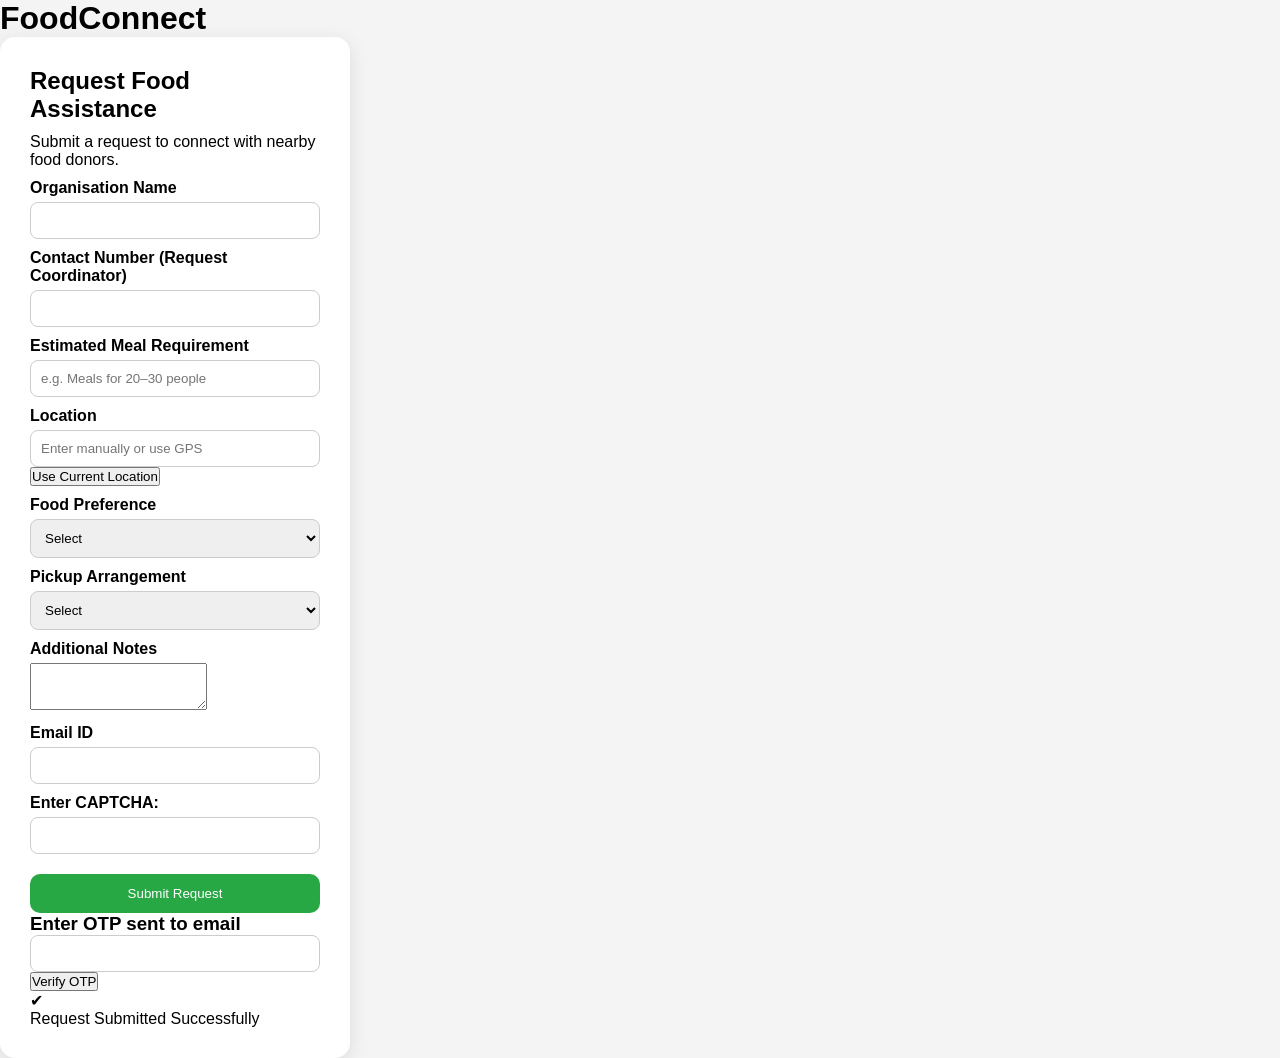
==== index.html @ 29e8ef75 "Update index.html" ====
<!DOCTYPE html>
<html lang="en">
<head>
<meta charset="UTF-8">
<meta name="viewport" content="width=device-width, initial-scale=1.0">
<title>NGO Request | FoodConnect</title>
<link rel="stylesheet" href="style.css">
</head>

<body>

<div class="container">

    <h1 class="logo">Food<span>Connect</span></h1>

    <div class="card">
        <h2>Request Food Assistance</h2>
        <p class="subtext">Submit a request to connect with nearby food donors.</p>

        <form id="requestForm">

            <!-- NGO Name -->
            <label>Organisation Name</label>
            <input type="text" id="orgName" required>

            <!-- Contact -->
            <label>Contact Number (Request Coordinator)</label>
            <input type="tel" id="contact" required>

            <!-- Quantity -->
            <label>Estimated Meal Requirement</label>
            <input type="text" id="quantity" placeholder="e.g. Meals for 20–30 people" required>

            <!-- Location -->
            <label>Location</label>
            <input type="text" id="location" placeholder="Enter manually or use GPS" required>
            <button type="button" class="small-btn" onclick="getLocation()">Use Current Location</button>

            <!-- Food Preference -->
            <label>Food Preference</label>
            <select id="food" required>
                <option value="">Select</option>
                <option>Vegetarian</option>
                <option>Non-Vegetarian</option>
                <option>Any</option>
            </select>

            <!-- Delivery -->
            <label>Pickup Arrangement</label>
            <select id="delivery" required>
                <option value="">Select</option>
                <option>We have a delivery volunteer available</option>
                <option>Request volunteer pickup</option>
            </select>

            <!-- Notes -->
            <label>Additional Notes</label>
            <textarea id="notes" rows="3" required></textarea>

            <!-- Email -->
            <label>Email ID</label>
            <input type="email" id="email" required>

            <!-- CAPTCHA -->
            <label>Enter CAPTCHA: <span id="captchaText"></span></label>
            <input type="text" id="captchaInput" required>

            <button type="submit" class="submit-btn">Submit Request</button>

        </form>

        <!-- OTP Section -->
        <div id="otpSection" class="hidden">
            <h3>Enter OTP sent to email</h3>
            <input type="text" id="otpInput">
            <button onclick="verifyOTP()">Verify OTP</button>
        </div>

        <!-- Success -->
        <div id="success" class="hidden">
            <div class="tick">✔</div>
            <p>Request Submitted Successfully</p>
        </div>

    </div>
</div>

<script src="script.js"></script>
</body>
</html>
---- style.css ----
* {
  margin: 0;
  padding: 0;
  box-sizing: border-box;
  font-family: Arial;
}

body {
  background: #f4f4f4;
}

/* HEADER */
.header {
  display: flex;
  justify-content: center;
  align-items: center;
  gap: 20px;
  padding: 20px;
}

.black { color: black; }
.green { color: #28a745; }

.donor-btn {
  border: 1px solid #ccc;
  padding: 6px 14px;
  border-radius: 20px;
  background: white;
}

/* MAIN */
.main {
  display: flex;
  justify-content: center;
  align-items: center;
  gap: 40px;
  padding: 40px;
}

/* IMAGE SECTION */
.image-section {
  max-width: 300px;
}

.image-section img {
  width: 100%;
  border-radius: 15px;
}

.image-section p {
  margin-top: 10px;
  color: #555;
}

/* CARD */
.card {
  background: white;
  padding: 30px;
  border-radius: 15px;
  width: 350px;
  box-shadow: 0 5px 20px rgba(0,0,0,0.1);
}

.card h2 {
  margin-bottom: 10px;
}

.subtitle {
  color: #666;
  margin-bottom: 20px;
  font-size: 14px;
}

label {
  display: block;
  margin: 10px 0 5px;
  font-weight: bold;
}

/* TOGGLE */
.toggle {
  display: flex;
  gap: 10px;
  margin-bottom: 15px;
}

.toggle button {
  flex: 1;
  padding: 10px;
  border: none;
  border-radius: 8px;
  background: #ddd;
  cursor: pointer;
}

.toggle .active {
  background: #28a745;
  color: white;
}

/* INPUTS */
input, select {
  width: 100%;
  padding: 10px;
  border-radius: 8px;
  border: 1px solid #ccc;
}

/* SUBMIT */
.submit-btn {
  width: 100%;
  margin-top: 20px;
  padding: 12px;
  background: #28a745;
  color: white;
  border: none;
  border-radius: 10px;
  cursor: pointer;
}

/* CHAT BUTTON */
.chat-btn {
  position: fixed;
  bottom: 20px;
  right: 20px;
  background: #28a745;
  color: white;
  padding: 15px;
  border-radius: 50%;
  cursor: pointer;
}

/* CHAT BOX */
.chat-box {
  position: fixed;
  bottom: 80px;
  right: 20px;
  width: 300px;
  background: white;
  border-radius: 10px;
  display: none;
  box-shadow: 0 5px 20px rgba(0,0,0,0.2);
}

.chat-header {
  background: #28a745;
  color: white;
  padding: 10px;
  border-radius: 10px 10px 0 0;
}

.chat-body {
  height: 200px;
  padding: 10px;
  overflow-y: auto;
}

.chat-input {
  display: flex;
}

.chat-input input {
  flex: 1;
  padding: 10px;
  border: none;
}

.chat-input button {
  background: #28a745;
  color: white;
  border: none;
  padding: 10px;
}
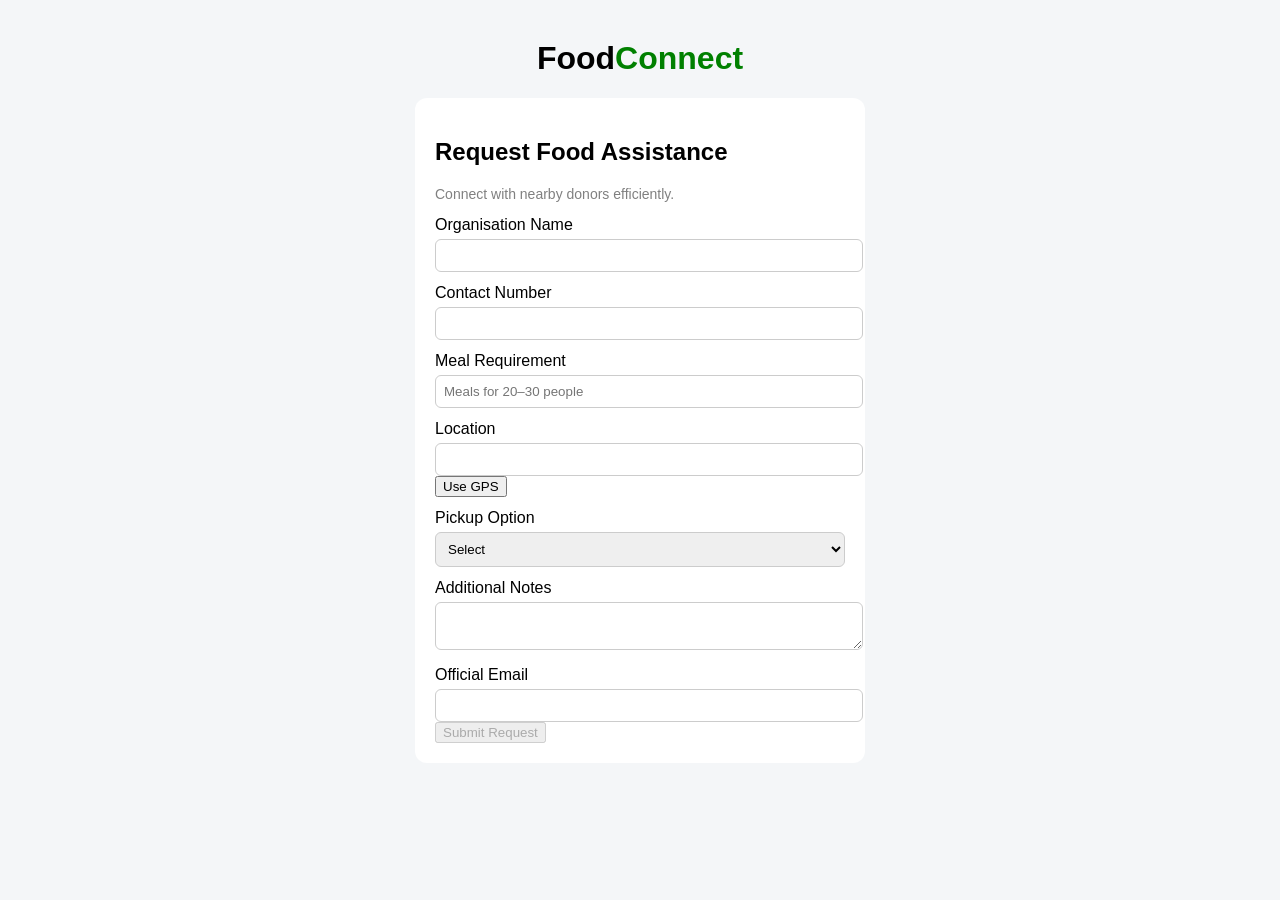
==== commit b64733e1: "Update index.html" ====
--- a/index.html
+++ b/index.html
@@ -3,87 +3,89 @@
 <head>
 <meta charset="UTF-8">
 <meta name="viewport" content="width=device-width, initial-scale=1.0">
-<title>NGO Request | FoodConnect</title>
+<title>FoodConnect NGO Request</title>
 <link rel="stylesheet" href="style.css">
 </head>
 
 <body>
 
-<div class="container">
+<main class="container">
 
     <h1 class="logo">Food<span>Connect</span></h1>
 
-    <div class="card">
-        <h2>Request Food Assistance</h2>
-        <p class="subtext">Submit a request to connect with nearby food donors.</p>
+    <section class="card" aria-labelledby="formTitle">
+        <h2 id="formTitle">Request Food Assistance</h2>
+        <p class="subtext">Connect with nearby donors efficiently.</p>
 
-        <form id="requestForm">
+        <form id="requestForm" novalidate>
 
-            <!-- NGO Name -->
-            <label>Organisation Name</label>
-            <input type="text" id="orgName" required>
+            <!-- NGO -->
+            <div class="field">
+                <label for="org">Organisation Name</label>
+                <input id="org" type="text" required>
+            </div>
 
-            <!-- Contact -->
-            <label>Contact Number (Request Coordinator)</label>
-            <input type="tel" id="contact" required>
+            <div class="field">
+                <label for="phone">Contact Number</label>
+                <input id="phone" type="tel" required>
+            </div>
 
-            <!-- Quantity -->
-            <label>Estimated Meal Requirement</label>
-            <input type="text" id="quantity" placeholder="e.g. Meals for 20–30 people" required>
+            <div class="field">
+                <label for="quantity">Meal Requirement</label>
+                <input id="quantity" placeholder="Meals for 20–30 people" required>
+            </div>
 
-            <!-- Location -->
-            <label>Location</label>
-            <input type="text" id="location" placeholder="Enter manually or use GPS" required>
-            <button type="button" class="small-btn" onclick="getLocation()">Use Current Location</button>
+            <div class="field">
+                <label for="location">Location</label>
+                <input id="location" required>
+                <button type="button" class="link-btn" onclick="getLocation()">Use GPS</button>
+            </div>
 
-            <!-- Food Preference -->
-            <label>Food Preference</label>
-            <select id="food" required>
-                <option value="">Select</option>
-                <option>Vegetarian</option>
-                <option>Non-Vegetarian</option>
-                <option>Any</option>
-            </select>
+            <div class="field">
+                <label for="delivery">Pickup Option</label>
+                <select id="delivery" required>
+                    <option value="">Select</option>
+                    <option>We have a volunteer for pickup</option>
+                    <option>Request volunteer pickup</option>
+                </select>
+            </div>
 
-            <!-- Delivery -->
-            <label>Pickup Arrangement</label>
-            <select id="delivery" required>
-                <option value="">Select</option>
-                <option>We have a delivery volunteer available</option>
-                <option>Request volunteer pickup</option>
-            </select>
+            <div class="field">
+                <label for="notes">Additional Notes</label>
+                <textarea id="notes" rows="2" required></textarea>
+            </div>
 
-            <!-- Notes -->
-            <label>Additional Notes</label>
-            <textarea id="notes" rows="3" required></textarea>
+            <!-- EMAIL STEP -->
+            <div class="field">
+                <label for="email">Official Email</label>
+                <input id="email" type="email" required>
+            </div>
 
-            <!-- Email -->
-            <label>Email ID</label>
-            <input type="email" id="email" required>
+            <!-- CAPTCHA appears AFTER email -->
+            <div class="field hidden" id="captchaBox">
+                <label>Enter Code: <span id="captchaText"></span></label>
+                <input id="captchaInput">
+            </div>
 
-            <!-- CAPTCHA -->
-            <label>Enter CAPTCHA: <span id="captchaText"></span></label>
-            <input type="text" id="captchaInput" required>
-
-            <button type="submit" class="submit-btn">Submit Request</button>
+            <button id="submitBtn" disabled>Submit Request</button>
 
         </form>
 
-        <!-- OTP Section -->
-        <div id="otpSection" class="hidden">
-            <h3>Enter OTP sent to email</h3>
-            <input type="text" id="otpInput">
-            <button onclick="verifyOTP()">Verify OTP</button>
+        <!-- OTP -->
+        <div id="otpBox" class="hidden">
+            <h3>Verify OTP</h3>
+            <input id="otpInput" placeholder="Enter OTP">
+            <button onclick="verifyOTP()">Verify</button>
         </div>
 
-        <!-- Success -->
+        <!-- SUCCESS -->
         <div id="success" class="hidden">
-            <div class="tick">✔</div>
-            <p>Request Submitted Successfully</p>
+            <div class="check"></div>
+            <p>Request placed successfully</p>
         </div>
 
-    </div>
-</div>
+    </section>
+</main>
 
 <script src="script.js"></script>
 </body>
--- a/style.css
+++ b/style.css
@@ -1,173 +1,74 @@
-* {
-  margin: 0;
-  padding: 0;
-  box-sizing: border-box;
-  font-family: Arial;
+body {
+    font-family: Arial, sans-serif;
+    background: #f4f6f8;
 }
 
-body {
-  background: #f4f4f4;
+.container {
+    max-width: 450px;
+    margin: 40px auto;
 }
 
-/* HEADER */
-.header {
-  display: flex;
-  justify-content: center;
-  align-items: center;
-  gap: 20px;
-  padding: 20px;
+.logo {
+    text-align: center;
 }
 
-.black { color: black; }
-.green { color: #28a745; }
-
-.donor-btn {
-  border: 1px solid #ccc;
-  padding: 6px 14px;
-  border-radius: 20px;
-  background: white;
+.logo span {
+    color: green;
 }
 
-/* MAIN */
-.main {
-  display: flex;
-  justify-content: center;
-  align-items: center;
-  gap: 40px;
-  padding: 40px;
+.card {
+    background: white;
+    padding: 20px;
+    border-radius: 12px;
 }
 
-/* IMAGE SECTION */
-.image-section {
-  max-width: 300px;
-}
-
-.image-section img {
-  width: 100%;
-  border-radius: 15px;
-}
-
-.image-section p {
-  margin-top: 10px;
-  color: #555;
-}
-
-/* CARD */
-.card {
-  background: white;
-  padding: 30px;
-  border-radius: 15px;
-  width: 350px;
-  box-shadow: 0 5px 20px rgba(0,0,0,0.1);
-}
-
-.card h2 {
-  margin-bottom: 10px;
-}
-
-.subtitle {
-  color: #666;
-  margin-bottom: 20px;
-  font-size: 14px;
+.subtext {
+    color: gray;
+    font-size: 14px;
 }
 
 label {
-  display: block;
-  margin: 10px 0 5px;
-  font-weight: bold;
+    display: block;
+    margin-top: 12px;
 }
 
-/* TOGGLE */
-.toggle {
-  display: flex;
-  gap: 10px;
-  margin-bottom: 15px;
+input, select, textarea {
+    width: 100%;
+    padding: 8px;
+    margin-top: 5px;
+    border-radius: 6px;
+    border: 1px solid #ccc;
 }
 
-.toggle button {
-  flex: 1;
-  padding: 10px;
-  border: none;
-  border-radius: 8px;
-  background: #ddd;
-  cursor: pointer;
+.small-btn {
+    margin-top: 5px;
+    padding: 6px;
+    font-size: 12px;
 }
 
-.toggle .active {
-  background: #28a745;
-  color: white;
+.submit-btn {
+    margin-top: 15px;
+    width: 100%;
+    padding: 10px;
+    background: green;
+    color: white;
+    border: none;
+    border-radius: 8px;
 }
 
-/* INPUTS */
-input, select {
-  width: 100%;
-  padding: 10px;
-  border-radius: 8px;
-  border: 1px solid #ccc;
+.hidden {
+    display: none;
 }
 
-/* SUBMIT */
-.submit-btn {
-  width: 100%;
-  margin-top: 20px;
-  padding: 12px;
-  background: #28a745;
-  color: white;
-  border: none;
-  border-radius: 10px;
-  cursor: pointer;
+/* Success Tick */
+.tick {
+    font-size: 50px;
+    color: green;
+    text-align: center;
+    animation: pop 0.5s ease;
 }
 
-/* CHAT BUTTON */
-.chat-btn {
-  position: fixed;
-  bottom: 20px;
-  right: 20px;
-  background: #28a745;
-  color: white;
-  padding: 15px;
-  border-radius: 50%;
-  cursor: pointer;
+@keyframes pop {
+    from { transform: scale(0); }
+    to { transform: scale(1); }
 }
-
-/* CHAT BOX */
-.chat-box {
-  position: fixed;
-  bottom: 80px;
-  right: 20px;
-  width: 300px;
-  background: white;
-  border-radius: 10px;
-  display: none;
-  box-shadow: 0 5px 20px rgba(0,0,0,0.2);
-}
-
-.chat-header {
-  background: #28a745;
-  color: white;
-  padding: 10px;
-  border-radius: 10px 10px 0 0;
-}
-
-.chat-body {
-  height: 200px;
-  padding: 10px;
-  overflow-y: auto;
-}
-
-.chat-input {
-  display: flex;
-}
-
-.chat-input input {
-  flex: 1;
-  padding: 10px;
-  border: none;
-}
-
-.chat-input button {
-  background: #28a745;
-  color: white;
-  border: none;
-  padding: 10px;
-}
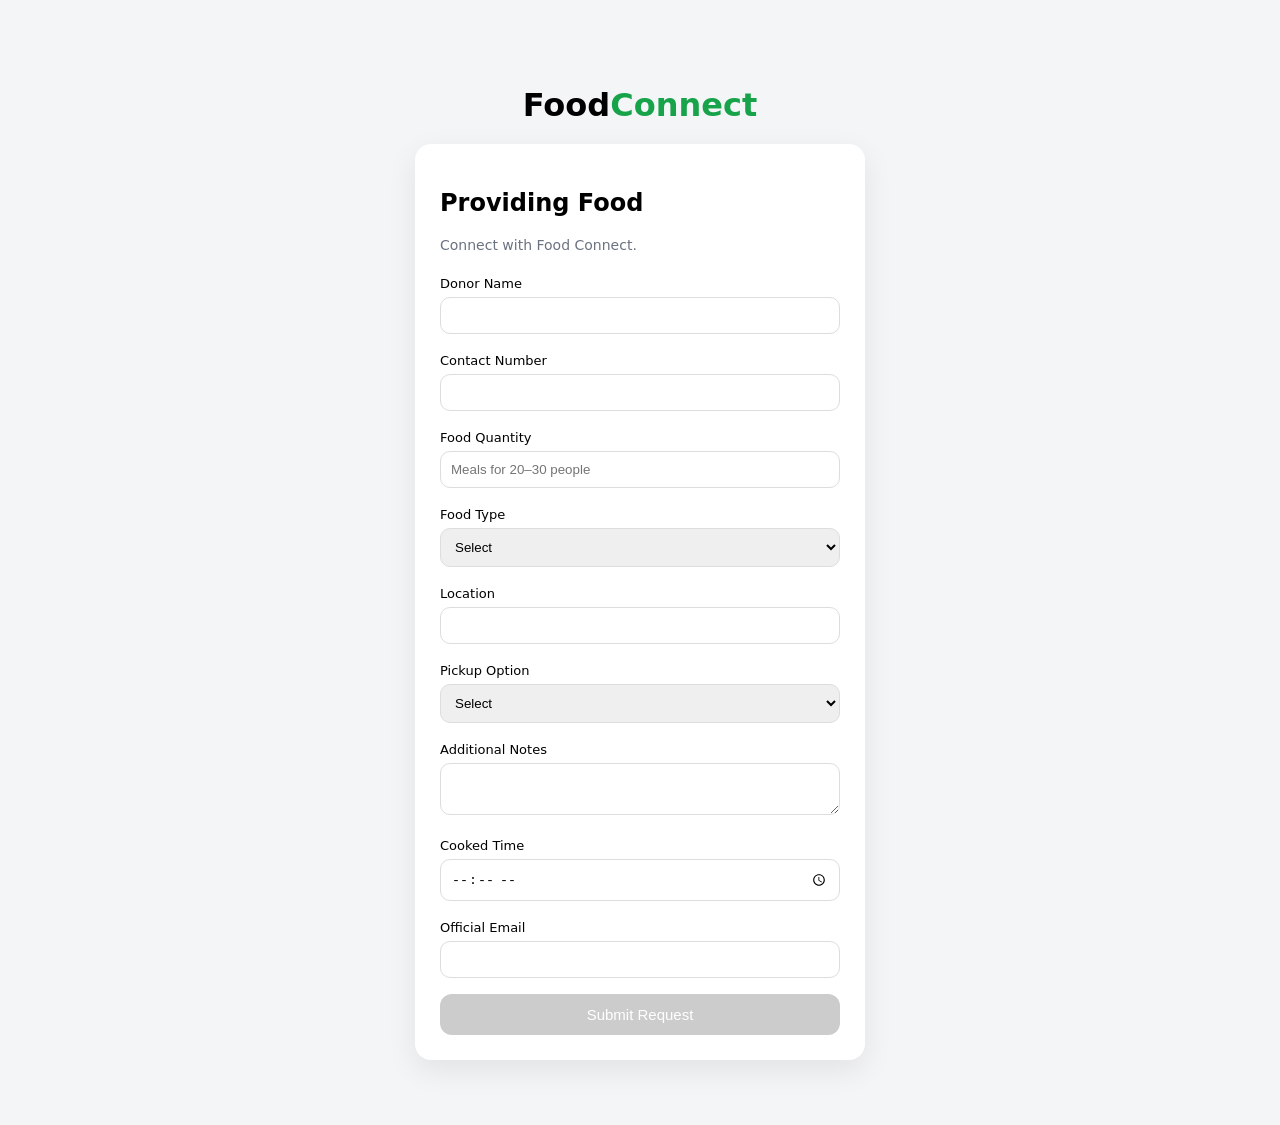
==== commit d4b5bea5: "Rename index (6).html to index.html" ====
--- a/index.html
+++ b/index.html
@@ -3,25 +3,22 @@
 <head>
 <meta charset="UTF-8">
 <meta name="viewport" content="width=device-width, initial-scale=1.0">
-<title>FoodConnect NGO Request</title>
+<title>FoodConnect Donor Donation</title>
 <link rel="stylesheet" href="style.css">
 </head>
-
 <body>
 
 <main class="container">
-
     <h1 class="logo">Food<span>Connect</span></h1>
 
     <section class="card" aria-labelledby="formTitle">
-        <h2 id="formTitle">Request Food Assistance</h2>
-        <p class="subtext">Connect with nearby donors efficiently.</p>
+        <h2 id="formTitle">Providing Food</h2>
+        <p class="subtext">Connect with Food Connect.</p>
 
         <form id="requestForm" novalidate>
-
-            <!-- NGO -->
+            <!-- Donor -->
             <div class="field">
-                <label for="org">Organisation Name</label>
+                <label for="org">Donor Name</label>
                 <input id="org" type="text" required>
             </div>
 
@@ -31,28 +28,56 @@
             </div>
 
             <div class="field">
-                <label for="quantity">Meal Requirement</label>
+                <label for="quantity">Food Quantity</label>
                 <input id="quantity" placeholder="Meals for 20–30 people" required>
             </div>
 
+            <!-- Food Type -->
+            <div class="field">
+                <label for="foodType">Food Type</label>
+                <select id="foodType" required onchange="toggleOtherFood()">
+                    <option value="">Select</option>
+                    <option value="Vegetarian">Vegetarian</option>
+                    <option value="Non-Vegetarian">Non-Vegetarian</option>
+                    <option value="Snacks">Snacks</option>
+                    <option value="Drinks">Drinks</option>
+                    <option value="Rice">Rice</option>
+                    <option value="Bread">Bread</option>
+                    <option value="Fruits">Fruits</option>
+                    <option value="Vegetables">Vegetables</option>
+                    <option value="Juice">Juice</option>
+                    <option value="Sweets">Sweets</option>
+                    <option value="Other">Other</option>
+                </select>
+                <!-- Hidden by default -->
+                <input id="foodOther" type="text" placeholder="If Other, specify here" class="hidden">
+            </div>
+
+            <!-- Location (no GPS button now) -->
             <div class="field">
                 <label for="location">Location</label>
                 <input id="location" required>
-                <button type="button" class="link-btn" onclick="getLocation()">Use GPS</button>
             </div>
 
+            <!-- Pickup Option -->
             <div class="field">
                 <label for="delivery">Pickup Option</label>
                 <select id="delivery" required>
                     <option value="">Select</option>
-                    <option>We have a volunteer for pickup</option>
-                    <option>Request volunteer pickup</option>
+                    <option>Self Delivered by Donor</option>
+                    <option>Delivery Boy (if NGO has)</option>
+                    <option>Volunteer (only acceptable by NGO)</option>
                 </select>
             </div>
 
             <div class="field">
                 <label for="notes">Additional Notes</label>
                 <textarea id="notes" rows="2" required></textarea>
+            </div>
+
+            <div class="field">
+                <label for="cookedTime">Cooked Time</label>
+                <input id="cookedTime" type="time" required>
             </div>
 
             <!-- EMAIL STEP -->
@@ -68,7 +93,6 @@
             </div>
 
             <button id="submitBtn" disabled>Submit Request</button>
-
         </form>
 
         <!-- OTP -->
@@ -83,7 +107,6 @@
             <div class="check"></div>
             <p>Request placed successfully</p>
         </div>
-
     </section>
 </main>
 
--- a/style.css
+++ b/style.css
@@ -1,74 +1,102 @@
+* { box-sizing: border-box; }
+
 body {
-    font-family: Arial, sans-serif;
-    background: #f4f6f8;
+    font-family: system-ui, sans-serif;
+    background: #f3f5f7;
+    margin: 0;
 }
 
 .container {
-    max-width: 450px;
-    margin: 40px auto;
+    max-width: 480px;
+    margin: 50px auto;
+    padding: 15px;
 }
 
 .logo {
     text-align: center;
+    margin-bottom: 20px;
 }
 
-.logo span {
-    color: green;
-}
+.logo span { color: #16a34a; }
 
 .card {
-    background: white;
-    padding: 20px;
-    border-radius: 12px;
+    background: #fff;
+    padding: 25px;
+    border-radius: 16px;
+    box-shadow: 0 10px 30px rgba(0,0,0,0.08);
 }
 
 .subtext {
-    color: gray;
+    color: #6b7280;
     font-size: 14px;
+    margin-bottom: 20px;
+}
+
+.field {
+    margin-bottom: 16px;
 }
 
 label {
-    display: block;
-    margin-top: 12px;
+    font-size: 13px;
+    font-weight: 500;
 }
 
 input, select, textarea {
     width: 100%;
-    padding: 8px;
+    padding: 10px;
     margin-top: 5px;
-    border-radius: 6px;
-    border: 1px solid #ccc;
+    border-radius: 10px;
+    border: 1px solid #ddd;
 }
 
-.small-btn {
-    margin-top: 5px;
-    padding: 6px;
-    font-size: 12px;
+input:focus, textarea:focus {
+    outline: none;
+    border-color: #16a34a;
 }
 
-.submit-btn {
-    margin-top: 15px;
-    width: 100%;
-    padding: 10px;
-    background: green;
-    color: white;
+.link-btn {
+    background: none;
     border: none;
-    border-radius: 8px;
+    color: #16a34a;
+    font-size: 12px;
+    cursor: pointer;
 }
 
-.hidden {
-    display: none;
+button {
+    width: 100%;
+    padding: 12px;
+    border-radius: 12px;
+    border: none;
+    background: #16a34a;
+    color: white;
+    font-size: 15px;
+    cursor: pointer;
 }
 
-/* Success Tick */
-.tick {
-    font-size: 50px;
-    color: green;
-    text-align: center;
-    animation: pop 0.5s ease;
+button:disabled {
+    background: #ccc;
 }
 
-@keyframes pop {
-    from { transform: scale(0); }
-    to { transform: scale(1); }
+/* Success check */
+.check {
+    width: 60px;
+    height: 60px;
+    border-radius: 50%;
+    border: 4px solid #16a34a;
+    position: relative;
+    margin: 20px auto;
 }
+
+.check::after {
+    content: "";
+    position: absolute;
+    left: 15px;
+    top: 20px;
+    width: 15px;
+    height: 30px;
+    border-right: 4px solid #16a34a;
+    border-bottom: 4px solid #16a34a;
+    transform: rotate(45deg);
+}
+
+.hidden { display: none; }
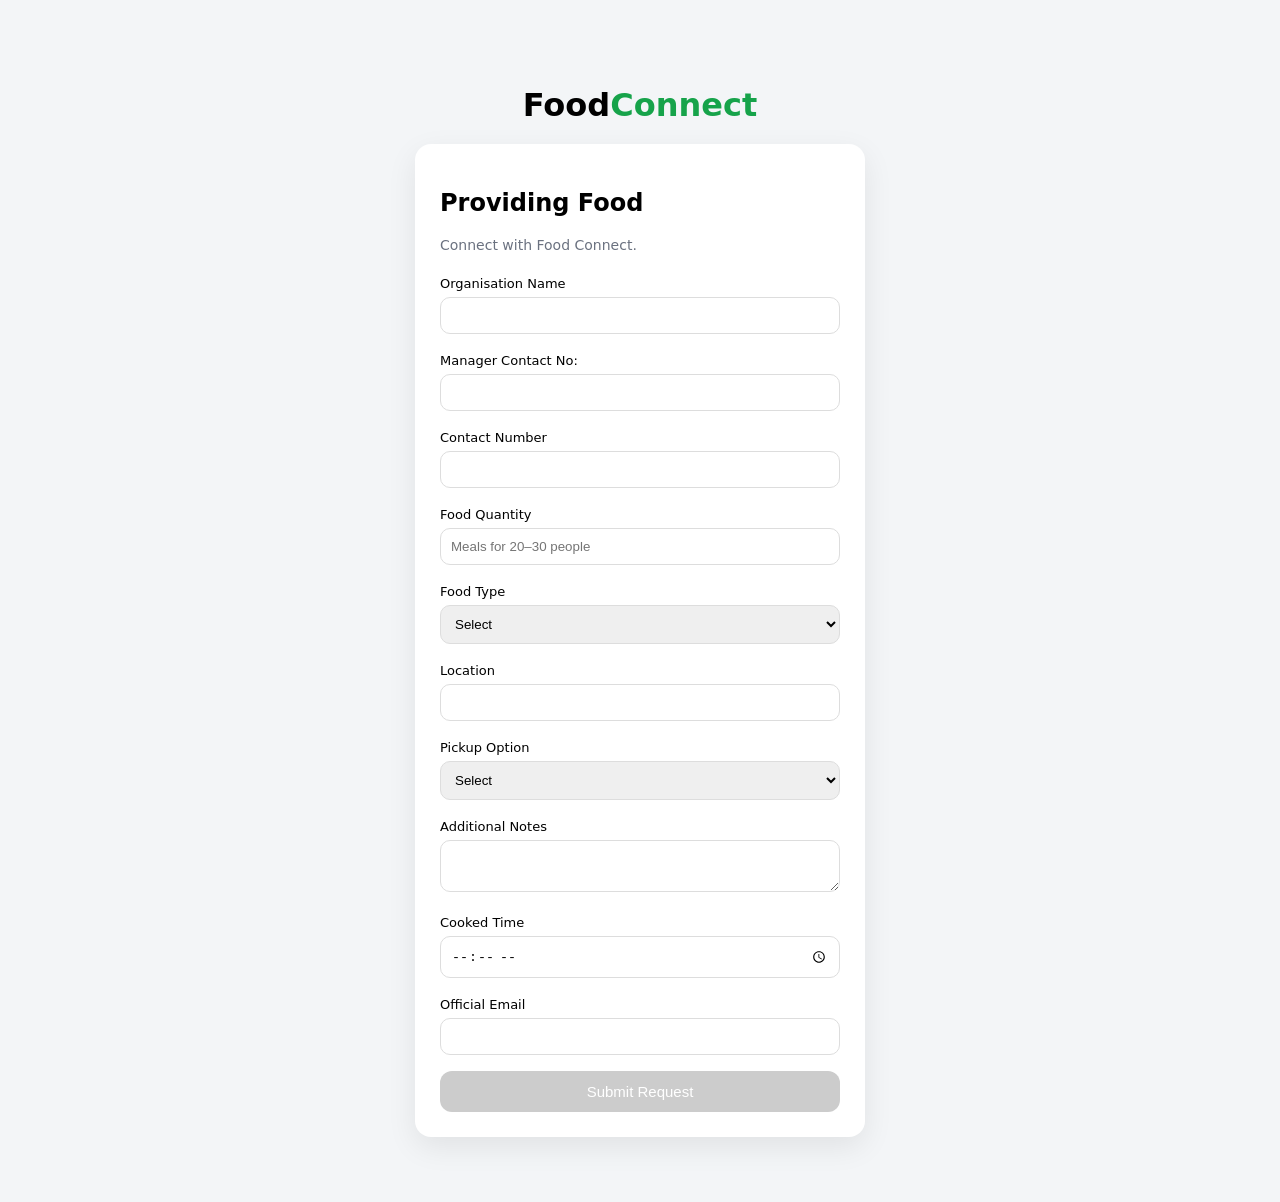
==== commit 7dfab0da: "Update index.html" ====
--- a/index.html
+++ b/index.html
@@ -3,7 +3,7 @@
 <head>
 <meta charset="UTF-8">
 <meta name="viewport" content="width=device-width, initial-scale=1.0">
-<title>FoodConnect Donor Donation</title>
+<title>FoodConnect NGO Portal</title>
 <link rel="stylesheet" href="style.css">
 </head>
 <body>
@@ -18,7 +18,11 @@
         <form id="requestForm" novalidate>
             <!-- Donor -->
             <div class="field">
-                <label for="org">Donor Name</label>
+                <label for="org">Organisation Name</label>
+                <input id="org" type="text" required>
+            </div>
+            <div class="field">
+                <label for="org">Manager Contact No:</label>
                 <input id="org" type="text" required>
             </div>
 
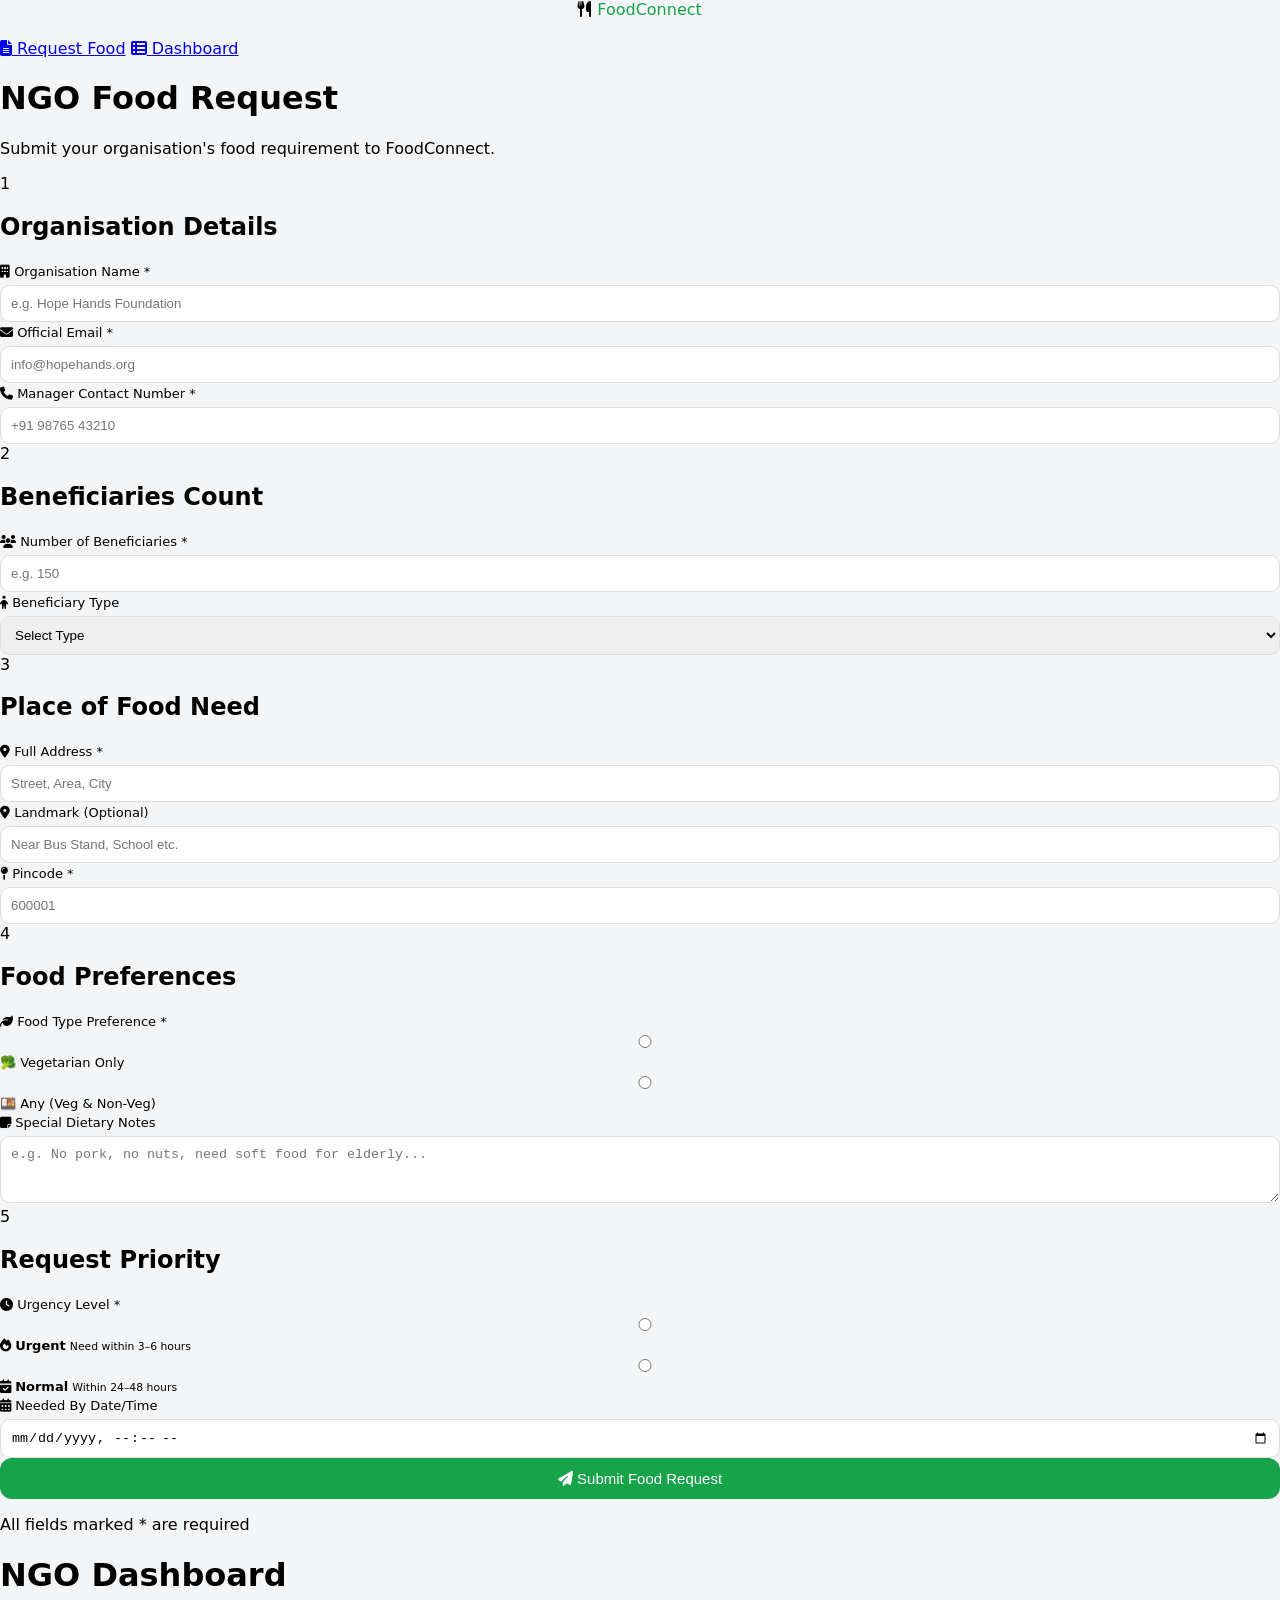
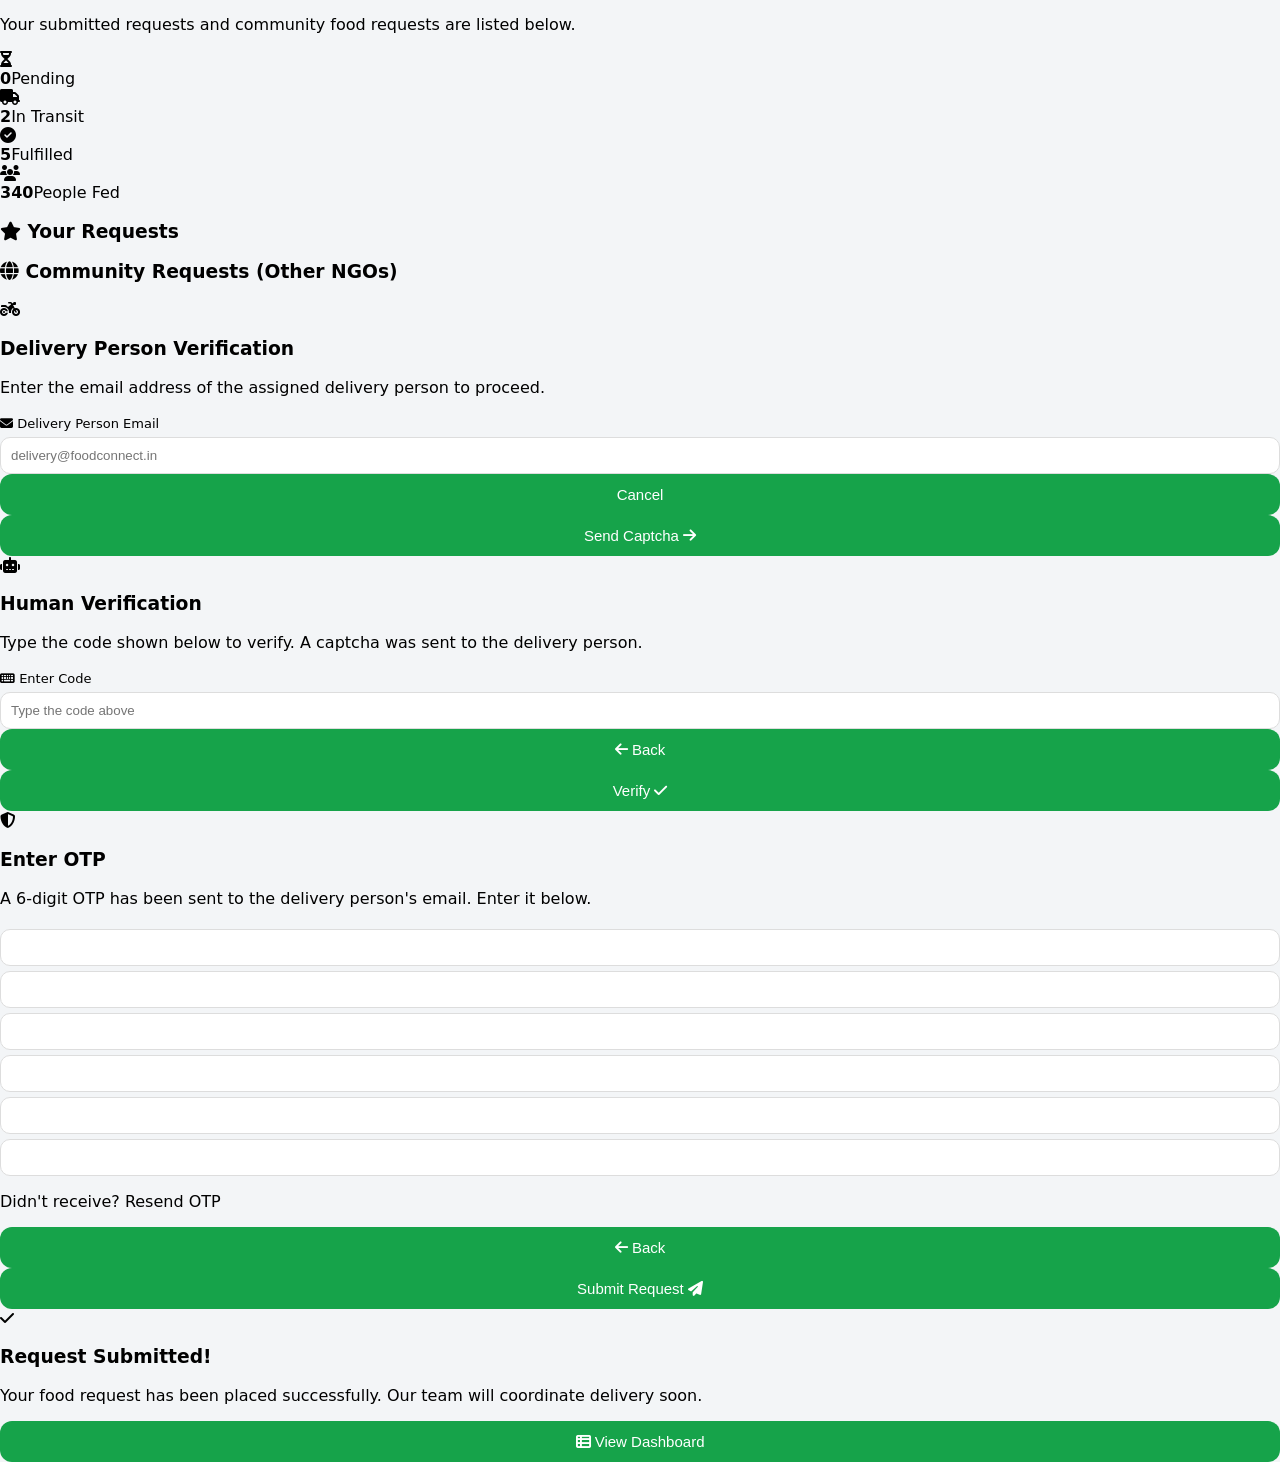
==== commit 887d8f8a: "Update index.html" ====
--- a/index.html
+++ b/index.html
@@ -1,119 +1,295 @@
 <!DOCTYPE html>
 <html lang="en">
 <head>
-<meta charset="UTF-8">
-<meta name="viewport" content="width=device-width, initial-scale=1.0">
-<title>FoodConnect NGO Portal</title>
-<link rel="stylesheet" href="style.css">
+  <meta charset="UTF-8" />
+  <meta name="viewport" content="width=device-width, initial-scale=1.0"/>
+  <title>FoodConnect – NGO Portal</title>
+  <link rel="stylesheet" href="style.css" />
+  <link href="https://fonts.googleapis.com/css2?family=Poppins:wght@300;400;500;600;700&display=swap" rel="stylesheet"/>
+  <link rel="stylesheet" href="https://cdnjs.cloudflare.com/ajax/libs/font-awesome/6.5.0/css/all.min.css"/>
 </head>
 <body>
 
-<main class="container">
-    <h1 class="logo">Food<span>Connect</span></h1>
-
-    <section class="card" aria-labelledby="formTitle">
-        <h2 id="formTitle">Providing Food</h2>
-        <p class="subtext">Connect with Food Connect.</p>
-
-        <form id="requestForm" novalidate>
-            <!-- Donor -->
-            <div class="field">
-                <label for="org">Organisation Name</label>
-                <input id="org" type="text" required>
+  <!-- ===== HEADER ===== -->
+  <header class="site-header">
+    <div class="header-inner">
+      <div class="logo">
+        <i class="fas fa-utensils logo-icon"></i>
+        <span class="logo-text">FoodConnect</span>
+      </div>
+      <nav class="header-nav">
+        <a href="#" class="nav-link active" data-page="request"><i class="fas fa-file-alt"></i> Request Food</a>
+        <a href="#" class="nav-link" data-page="dashboard"><i class="fas fa-th-list"></i> Dashboard</a>
+      </nav>
+    </div>
+  </header>
+
+  <!-- ===== PAGE: REQUEST FORM ===== -->
+  <main id="page-request" class="page active">
+    <div class="page-hero">
+      <h1>NGO Food Request</h1>
+      <p>Submit your organisation's food requirement to FoodConnect.</p>
+    </div>
+
+    <div class="card-container">
+
+      <!-- STEP 1: Organisation Info -->
+      <section class="form-card" id="card-org">
+        <div class="card-header">
+          <span class="step-badge">1</span>
+          <h2>Organisation Details</h2>
+        </div>
+        <div class="card-body">
+          <div class="field-group">
+            <label for="orgName"><i class="fas fa-building"></i> Organisation Name <span class="req">*</span></label>
+            <input type="text" id="orgName" placeholder="e.g. Hope Hands Foundation" />
+          </div>
+          <div class="field-group">
+            <label for="orgEmail"><i class="fas fa-envelope"></i> Official Email <span class="req">*</span></label>
+            <input type="email" id="orgEmail" placeholder="info@hopehands.org" />
+          </div>
+          <div class="field-group">
+            <label for="managerPhone"><i class="fas fa-phone"></i> Manager Contact Number <span class="req">*</span></label>
+            <input type="tel" id="managerPhone" placeholder="+91 98765 43210" />
+          </div>
+        </div>
+      </section>
+
+      <!-- STEP 2: Beneficiaries -->
+      <section class="form-card" id="card-ben">
+        <div class="card-header">
+          <span class="step-badge">2</span>
+          <h2>Beneficiaries Count</h2>
+        </div>
+        <div class="card-body">
+          <div class="field-group">
+            <label for="benCount"><i class="fas fa-users"></i> Number of Beneficiaries <span class="req">*</span></label>
+            <input type="number" id="benCount" min="1" placeholder="e.g. 150" />
+          </div>
+          <div class="field-group">
+            <label for="benType"><i class="fas fa-child"></i> Beneficiary Type</label>
+            <select id="benType">
+              <option value="">Select Type</option>
+              <option value="children">Children</option>
+              <option value="elderly">Elderly</option>
+              <option value="homeless">Homeless Individuals</option>
+              <option value="disaster">Disaster Victims</option>
+              <option value="mixed">Mixed / General</option>
+            </select>
+          </div>
+        </div>
+      </section>
+
+      <!-- STEP 3: Location -->
+      <section class="form-card" id="card-loc">
+        <div class="card-header">
+          <span class="step-badge">3</span>
+          <h2>Place of Food Need</h2>
+        </div>
+        <div class="card-body">
+          <div class="field-group">
+            <label for="address"><i class="fas fa-map-marker-alt"></i> Full Address <span class="req">*</span></label>
+            <input type="text" id="address" placeholder="Street, Area, City" />
+          </div>
+          <div class="field-group">
+            <label for="landmark"><i class="fas fa-location-dot"></i> Landmark (Optional)</label>
+            <input type="text" id="landmark" placeholder="Near Bus Stand, School etc." />
+          </div>
+          <div class="field-group">
+            <label for="pincode"><i class="fas fa-map-pin"></i> Pincode <span class="req">*</span></label>
+            <input type="text" id="pincode" maxlength="6" placeholder="600001" />
+          </div>
+        </div>
+      </section>
+
+      <!-- STEP 4: Food Preferences -->
+      <section class="form-card" id="card-food">
+        <div class="card-header">
+          <span class="step-badge">4</span>
+          <h2>Food Preferences</h2>
+        </div>
+        <div class="card-body">
+          <div class="field-group">
+            <label><i class="fas fa-leaf"></i> Food Type Preference <span class="req">*</span></label>
+            <div class="radio-group">
+              <label class="radio-card" id="rc-veg">
+                <input type="radio" name="foodPref" value="veg" />
+                <span class="radio-icon">🥦</span>
+                <span>Vegetarian Only</span>
+              </label>
+              <label class="radio-card" id="rc-any">
+                <input type="radio" name="foodPref" value="any" />
+                <span class="radio-icon">🍱</span>
+                <span>Any (Veg &amp; Non-Veg)</span>
+              </label>
             </div>
-            <div class="field">
-                <label for="org">Manager Contact No:</label>
-                <input id="org" type="text" required>
+          </div>
+          <div class="field-group">
+            <label for="specialNotes"><i class="fas fa-note-sticky"></i> Special Dietary Notes</label>
+            <textarea id="specialNotes" rows="3" placeholder="e.g. No pork, no nuts, need soft food for elderly..."></textarea>
+          </div>
+        </div>
+      </section>
+
+      <!-- STEP 5: Priority -->
+      <section class="form-card" id="card-priority">
+        <div class="card-header">
+          <span class="step-badge">5</span>
+          <h2>Request Priority</h2>
+        </div>
+        <div class="card-body">
+          <div class="field-group">
+            <label><i class="fas fa-clock"></i> Urgency Level <span class="req">*</span></label>
+            <div class="priority-group">
+              <label class="priority-card urgent" id="pc-urgent">
+                <input type="radio" name="priority" value="urgent" />
+                <i class="fas fa-fire"></i>
+                <strong>Urgent</strong>
+                <small>Need within 3–6 hours</small>
+              </label>
+              <label class="priority-card normal" id="pc-normal">
+                <input type="radio" name="priority" value="normal" />
+                <i class="fas fa-calendar-check"></i>
+                <strong>Normal</strong>
+                <small>Within 24–48 hours</small>
+              </label>
             </div>
-
-            <div class="field">
-                <label for="phone">Contact Number</label>
-                <input id="phone" type="tel" required>
-            </div>
-
-            <div class="field">
-                <label for="quantity">Food Quantity</label>
-                <input id="quantity" placeholder="Meals for 20–30 people" required>
-            </div>
-
-            <!-- Food Type -->
-            <div class="field">
-                <label for="foodType">Food Type</label>
-                <select id="foodType" required onchange="toggleOtherFood()">
-                    <option value="">Select</option>
-                    <option value="Vegetarian">Vegetarian</option>
-                    <option value="Non-Vegetarian">Non-Vegetarian</option>
-                    <option value="Snacks">Snacks</option>
-                    <option value="Drinks">Drinks</option>
-                    <option value="Rice">Rice</option>
-                    <option value="Bread">Bread</option>
-                    <option value="Fruits">Fruits</option>
-                    <option value="Vegetables">Vegetables</option>
-                    <option value="Juice">Juice</option>
-                    <option value="Sweets">Sweets</option>
-                    <option value="Other">Other</option>
-                </select>
-                <!-- Hidden by default -->
-                <input id="foodOther" type="text" placeholder="If Other, specify here" class="hidden">
-            </div>
-
-            <!-- Location (no GPS button now) -->
-            <div class="field">
-                <label for="location">Location</label>
-                <input id="location" required>
-            </div>
-
-            <!-- Pickup Option -->
-            <div class="field">
-                <label for="delivery">Pickup Option</label>
-                <select id="delivery" required>
-                    <option value="">Select</option>
-                    <option>Self Delivered by Donor</option>
-                    <option>Delivery Boy (if NGO has)</option>
-                    <option>Volunteer (only acceptable by NGO)</option>
-                </select>
-            </div>
-
-            <div class="field">
-                <label for="notes">Additional Notes</label>
-                <textarea id="notes" rows="2" required></textarea>
-            </div>
-
-            <div class="field">
-                <label for="cookedTime">Cooked Time</label>
-                <input id="cookedTime" type="time" required>
-            </div>
-
-            <!-- EMAIL STEP -->
-            <div class="field">
-                <label for="email">Official Email</label>
-                <input id="email" type="email" required>
-            </div>
-
-            <!-- CAPTCHA appears AFTER email -->
-            <div class="field hidden" id="captchaBox">
-                <label>Enter Code: <span id="captchaText"></span></label>
-                <input id="captchaInput">
-            </div>
-
-            <button id="submitBtn" disabled>Submit Request</button>
-        </form>
-
-        <!-- OTP -->
-        <div id="otpBox" class="hidden">
-            <h3>Verify OTP</h3>
-            <input id="otpInput" placeholder="Enter OTP">
-            <button onclick="verifyOTP()">Verify</button>
-        </div>
-
-        <!-- SUCCESS -->
-        <div id="success" class="hidden">
-            <div class="check"></div>
-            <p>Request placed successfully</p>
-        </div>
-    </section>
-</main>
-
-<script src="script.js"></script>
+          </div>
+          <div class="field-group">
+            <label for="neededBy"><i class="fas fa-calendar-alt"></i> Needed By Date/Time</label>
+            <input type="datetime-local" id="neededBy" />
+          </div>
+        </div>
+      </section>
+
+      <!-- SUBMIT BUTTON -->
+      <div class="submit-area">
+        <button class="btn-submit" id="btnOpenDelivery">
+          <i class="fas fa-paper-plane"></i> Submit Food Request
+        </button>
+        <p class="submit-hint">All fields marked <span class="req">*</span> are required</p>
+      </div>
+
+    </div><!-- end card-container -->
+  </main>
+
+  <!-- ===== PAGE: DASHBOARD ===== -->
+  <main id="page-dashboard" class="page">
+    <div class="page-hero">
+      <h1>NGO Dashboard</h1>
+      <p>Your submitted requests and community food requests are listed below.</p>
+    </div>
+
+    <div class="dashboard-container">
+
+      <!-- Stats Bar -->
+      <div class="stats-bar">
+        <div class="stat-box">
+          <i class="fas fa-hourglass-half"></i>
+          <div><strong id="stat-pending">0</strong><span>Pending</span></div>
+        </div>
+        <div class="stat-box">
+          <i class="fas fa-truck"></i>
+          <div><strong id="stat-active">2</strong><span>In Transit</span></div>
+        </div>
+        <div class="stat-box">
+          <i class="fas fa-circle-check"></i>
+          <div><strong id="stat-done">5</strong><span>Fulfilled</span></div>
+        </div>
+        <div class="stat-box">
+          <i class="fas fa-users"></i>
+          <div><strong id="stat-fed">340</strong><span>People Fed</span></div>
+        </div>
+      </div>
+
+      <!-- YOUR Requests -->
+      <h3 class="dash-section-title"><i class="fas fa-star"></i> Your Requests</h3>
+      <div id="my-requests-list" class="requests-grid">
+        <!-- populated by JS -->
+      </div>
+
+      <!-- Community Requests -->
+      <h3 class="dash-section-title"><i class="fas fa-globe"></i> Community Requests (Other NGOs)</h3>
+      <div id="community-requests-list" class="requests-grid">
+        <!-- populated by JS -->
+      </div>
+
+    </div>
+  </main>
+
+  <!-- ===== MODAL: Delivery Person Email ===== -->
+  <div class="modal-overlay" id="modal-delivery">
+    <div class="modal-box">
+      <div class="modal-icon"><i class="fas fa-motorcycle"></i></div>
+      <h3>Delivery Person Verification</h3>
+      <p>Enter the email address of the assigned delivery person to proceed.</p>
+      <div class="field-group">
+        <label for="deliveryEmail"><i class="fas fa-envelope"></i> Delivery Person Email</label>
+        <input type="email" id="deliveryEmail" placeholder="delivery@foodconnect.in" />
+      </div>
+      <div class="modal-actions">
+        <button class="btn-cancel" id="btnCancelDelivery">Cancel</button>
+        <button class="btn-primary" id="btnSendCaptcha">Send Captcha <i class="fas fa-arrow-right"></i></button>
+      </div>
+    </div>
+  </div>
+
+  <!-- ===== MODAL: CAPTCHA ===== -->
+  <div class="modal-overlay" id="modal-captcha">
+    <div class="modal-box">
+      <div class="modal-icon captcha-icon"><i class="fas fa-robot"></i></div>
+      <h3>Human Verification</h3>
+      <p>Type the code shown below to verify. A captcha was sent to the delivery person.</p>
+      <div class="captcha-display" id="captchaDisplay"></div>
+      <div class="field-group">
+        <label for="captchaInput"><i class="fas fa-keyboard"></i> Enter Code</label>
+        <input type="text" id="captchaInput" placeholder="Type the code above" maxlength="6" autocomplete="off" />
+      </div>
+      <div class="modal-actions">
+        <button class="btn-cancel" id="btnBackToDelivery"><i class="fas fa-arrow-left"></i> Back</button>
+        <button class="btn-primary" id="btnVerifyCaptcha">Verify <i class="fas fa-check"></i></button>
+      </div>
+    </div>
+  </div>
+
+  <!-- ===== MODAL: OTP ===== -->
+  <div class="modal-overlay" id="modal-otp">
+    <div class="modal-box">
+      <div class="modal-icon otp-icon"><i class="fas fa-shield-halved"></i></div>
+      <h3>Enter OTP</h3>
+      <p>A 6-digit OTP has been sent to the delivery person's email. Enter it below.</p>
+      <div class="otp-boxes" id="otp-boxes">
+        <input type="text" class="otp-digit" maxlength="1" />
+        <input type="text" class="otp-digit" maxlength="1" />
+        <input type="text" class="otp-digit" maxlength="1" />
+        <input type="text" class="otp-digit" maxlength="1" />
+        <input type="text" class="otp-digit" maxlength="1" />
+        <input type="text" class="otp-digit" maxlength="1" />
+      </div>
+      <p class="resend-hint">Didn't receive? <span class="resend-link" id="btnResendOtp">Resend OTP</span></p>
+      <div class="modal-actions">
+        <button class="btn-cancel" id="btnBackToCaptcha"><i class="fas fa-arrow-left"></i> Back</button>
+        <button class="btn-primary" id="btnVerifyOtp">Submit Request <i class="fas fa-paper-plane"></i></button>
+      </div>
+    </div>
+  </div>
+
+  <!-- ===== MODAL: SUCCESS ===== -->
+  <div class="modal-overlay" id="modal-success">
+    <div class="modal-box success-box">
+      <div class="success-circle"><i class="fas fa-check"></i></div>
+      <h3>Request Submitted!</h3>
+      <p>Your food request has been placed successfully. Our team will coordinate delivery soon.</p>
+      <div class="success-ref" id="success-ref-num"></div>
+      <button class="btn-primary full-width" id="btnGoToDashboard">
+        <i class="fas fa-th-list"></i> View Dashboard
+      </button>
+    </div>
+  </div>
+
+  <!-- Toast -->
+  <div class="toast" id="toast"></div>
+
+  <script src="script.js"></script>
 </body>
 </html>
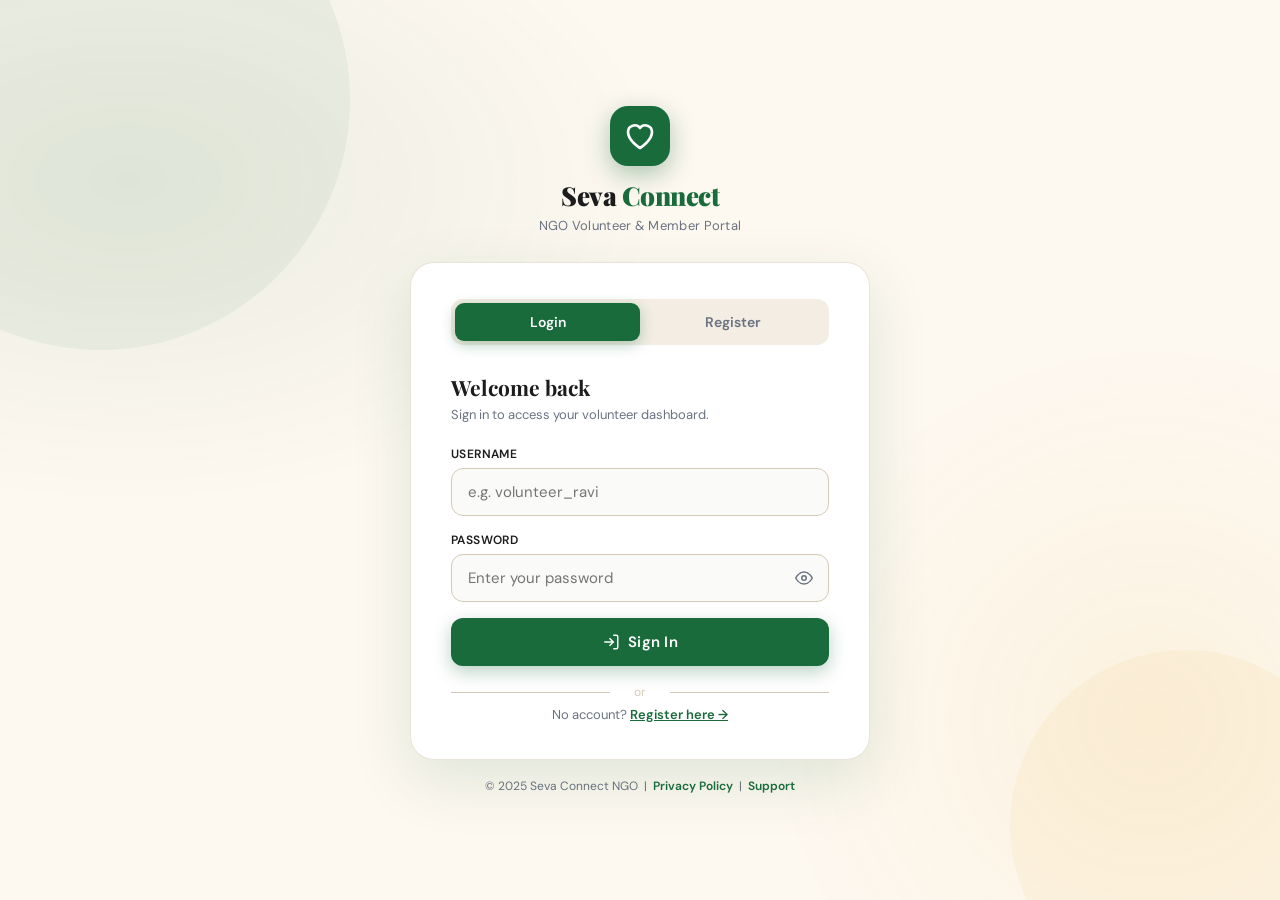
==== commit 2b490def: "Rename ngo_portal.html to index.html" ====
--- a/index.html
+++ b/index.html
@@ -1,295 +1,715 @@
 <!DOCTYPE html>
 <html lang="en">
 <head>
-  <meta charset="UTF-8" />
-  <meta name="viewport" content="width=device-width, initial-scale=1.0"/>
-  <title>FoodConnect – NGO Portal</title>
-  <link rel="stylesheet" href="style.css" />
-  <link href="https://fonts.googleapis.com/css2?family=Poppins:wght@300;400;500;600;700&display=swap" rel="stylesheet"/>
-  <link rel="stylesheet" href="https://cdnjs.cloudflare.com/ajax/libs/font-awesome/6.5.0/css/all.min.css"/>
+<meta charset="UTF-8" />
+<meta name="viewport" content="width=device-width, initial-scale=1.0"/>
+<title>NGO Portal — Seva Connect</title>
+<link href="https://fonts.googleapis.com/css2?family=Playfair+Display:wght@400;700;900&family=DM+Sans:wght@300;400;500;600&display=swap" rel="stylesheet"/>
+<style>
+  :root {
+    --green:    #1a6b3c;
+    --green-lt: #2d9c5e;
+    --gold:     #e8a317;
+    --cream:    #fdf8f0;
+    --ink:      #1c1c1c;
+    --muted:    #6b7280;
+    --border:   #d4c9b4;
+    --error:    #c0392b;
+    --success:  #1a6b3c;
+    --card-bg:  #ffffff;
+    --shadow:   0 20px 60px rgba(26,107,60,0.13);
+  }
+
+  *, *::before, *::after { box-sizing: border-box; margin: 0; padding: 0; }
+
+  body {
+    font-family: 'DM Sans', sans-serif;
+    background: var(--cream);
+    min-height: 100vh;
+    display: flex;
+    align-items: center;
+    justify-content: center;
+    overflow: hidden;
+    position: relative;
+  }
+
+  /* ── decorative background ── */
+  body::before {
+    content: '';
+    position: fixed; inset: 0;
+    background:
+      radial-gradient(ellipse 70% 60% at 10% 20%, rgba(26,107,60,.08) 0%, transparent 60%),
+      radial-gradient(ellipse 50% 70% at 90% 80%, rgba(232,163,23,.07) 0%, transparent 60%);
+    pointer-events: none;
+  }
+  .bg-circle {
+    position: fixed;
+    border-radius: 50%;
+    pointer-events: none;
+    opacity: .06;
+  }
+  .bg-circle.c1 { width:500px; height:500px; background:var(--green); top:-150px; left:-150px; }
+  .bg-circle.c2 { width:350px; height:350px; background:var(--gold);  bottom:-100px; right:-80px; }
+
+  /* ── card wrapper ── */
+  .portal-wrap {
+    position: relative;
+    z-index: 1;
+    width: 460px;
+    max-width: 96vw;
+  }
+
+  .brand {
+    text-align: center;
+    margin-bottom: 28px;
+  }
+  .brand-logo {
+    display: inline-flex;
+    align-items: center;
+    justify-content: center;
+    width: 60px; height: 60px;
+    background: var(--green);
+    border-radius: 18px;
+    margin-bottom: 12px;
+    box-shadow: 0 8px 24px rgba(26,107,60,.35);
+  }
+  .brand-logo svg { width:32px; height:32px; fill:none; stroke:#fff; stroke-width:2; stroke-linecap:round; stroke-linejoin:round; }
+  .brand h1 {
+    font-family: 'Playfair Display', serif;
+    font-size: 26px;
+    font-weight: 900;
+    color: var(--ink);
+    letter-spacing: -.5px;
+  }
+  .brand h1 span { color: var(--green); }
+  .brand p { font-size: 13px; color: var(--muted); margin-top: 4px; letter-spacing:.3px; }
+
+  /* ── card ── */
+  .card {
+    background: var(--card-bg);
+    border-radius: 24px;
+    padding: 36px 40px;
+    box-shadow: var(--shadow);
+    border: 1px solid rgba(212,201,180,.5);
+    animation: cardIn .5s cubic-bezier(.22,1,.36,1) both;
+  }
+  @keyframes cardIn {
+    from { opacity:0; transform: translateY(30px) scale(.97); }
+    to   { opacity:1; transform: translateY(0)   scale(1);    }
+  }
+
+  /* ── tabs ── */
+  .tabs {
+    display: flex;
+    background: #f3ede4;
+    border-radius: 12px;
+    padding: 4px;
+    margin-bottom: 28px;
+  }
+  .tab-btn {
+    flex: 1;
+    padding: 10px;
+    border: none;
+    background: transparent;
+    border-radius: 9px;
+    font-family: 'DM Sans', sans-serif;
+    font-size: 14px;
+    font-weight: 600;
+    color: var(--muted);
+    cursor: pointer;
+    transition: all .25s;
+  }
+  .tab-btn.active {
+    background: var(--green);
+    color: #fff;
+    box-shadow: 0 4px 14px rgba(26,107,60,.3);
+  }
+
+  /* ── steps ── */
+  .step { display: none; animation: fadeUp .35s ease both; }
+  .step.active { display: block; }
+  @keyframes fadeUp {
+    from { opacity:0; transform:translateY(12px); }
+    to   { opacity:1; transform:translateY(0); }
+  }
+
+  /* ── step header ── */
+  .step-header { margin-bottom: 22px; }
+  .step-header h2 {
+    font-family: 'Playfair Display', serif;
+    font-size: 21px;
+    font-weight: 700;
+    color: var(--ink);
+    margin-bottom: 4px;
+  }
+  .step-header p { font-size: 13px; color: var(--muted); line-height: 1.5; }
+
+  /* ── progress dots ── */
+  .progress-dots {
+    display: flex;
+    gap: 6px;
+    margin-bottom: 22px;
+  }
+  .dot {
+    height: 5px;
+    border-radius: 3px;
+    background: var(--border);
+    transition: all .3s;
+    flex: 1;
+  }
+  .dot.done { background: var(--green-lt); }
+  .dot.active { background: var(--green); box-shadow: 0 0 0 2px rgba(26,107,60,.2); }
+
+  /* ── form elements ── */
+  .field { margin-bottom: 16px; }
+  label {
+    display: block;
+    font-size: 12px;
+    font-weight: 600;
+    color: var(--ink);
+    margin-bottom: 6px;
+    letter-spacing: .4px;
+    text-transform: uppercase;
+  }
+  .input-wrap { position: relative; }
+  input[type="text"],
+  input[type="password"],
+  input[type="tel"] {
+    width: 100%;
+    padding: 13px 16px;
+    border: 1.5px solid var(--border);
+    border-radius: 12px;
+    font-family: 'DM Sans', sans-serif;
+    font-size: 15px;
+    color: var(--ink);
+    background: #fafaf8;
+    transition: border .2s, box-shadow .2s;
+    outline: none;
+  }
+  input:focus {
+    border-color: var(--green);
+    box-shadow: 0 0 0 4px rgba(26,107,60,.1);
+    background: #fff;
+  }
+  input.error-inp { border-color: var(--error); }
+
+  /* eye icon */
+  .eye-btn {
+    position: absolute;
+    right: 14px; top: 50%;
+    transform: translateY(-50%);
+    background: none; border: none;
+    cursor: pointer; padding: 2px;
+    color: var(--muted);
+    display: flex; align-items: center;
+  }
+  .eye-btn svg { width:18px; height:18px; }
+
+  /* ── OTP boxes ── */
+  .otp-row {
+    display: flex;
+    gap: 10px;
+    justify-content: center;
+    margin-top: 6px;
+  }
+  .otp-box {
+    width: 52px; height: 58px;
+    border: 1.5px solid var(--border);
+    border-radius: 12px;
+    font-size: 22px;
+    font-weight: 700;
+    text-align: center;
+    font-family: 'Playfair Display', serif;
+    color: var(--ink);
+    background: #fafaf8;
+    outline: none;
+    transition: border .2s, box-shadow .2s;
+    caret-color: var(--green);
+  }
+  .otp-box:focus {
+    border-color: var(--green);
+    box-shadow: 0 0 0 4px rgba(26,107,60,.1);
+    background: #fff;
+  }
+  .otp-hint {
+    text-align: center;
+    font-size: 12.5px;
+    color: var(--muted);
+    margin-top: 10px;
+  }
+  .otp-hint strong { color: var(--green); font-weight: 700; letter-spacing:1.5px; }
+
+  /* ── button ── */
+  .btn-primary {
+    width: 100%;
+    padding: 14px;
+    background: var(--green);
+    color: #fff;
+    border: none;
+    border-radius: 12px;
+    font-family: 'DM Sans', sans-serif;
+    font-size: 15px;
+    font-weight: 600;
+    cursor: pointer;
+    margin-top: 8px;
+    letter-spacing: .3px;
+    transition: background .2s, transform .15s, box-shadow .2s;
+    box-shadow: 0 6px 18px rgba(26,107,60,.3);
+    display: flex; align-items: center; justify-content: center; gap: 8px;
+  }
+  .btn-primary:hover { background: #155a32; box-shadow: 0 8px 24px rgba(26,107,60,.4); transform: translateY(-1px); }
+  .btn-primary:active { transform: translateY(0); }
+  .btn-primary:disabled { background: #aecbb9; box-shadow: none; cursor: not-allowed; transform: none; }
+
+  /* ── messages ── */
+  .msg {
+    padding: 11px 14px;
+    border-radius: 10px;
+    font-size: 13px;
+    font-weight: 500;
+    margin-bottom: 14px;
+    display: none;
+    align-items: flex-start;
+    gap: 8px;
+    line-height: 1.45;
+  }
+  .msg.show { display: flex; }
+  .msg.error   { background: #fef2f0; color: var(--error);   border: 1px solid #f5c6c0; }
+  .msg.success { background: #f0faf4; color: var(--success); border: 1px solid #a7d9b8; }
+  .msg svg { width:16px; height:16px; flex-shrink:0; margin-top:1px; }
+
+  /* ── username chip ── */
+  .username-chip {
+    display: inline-flex;
+    align-items: center;
+    gap: 6px;
+    background: #eef7f2;
+    border: 1px solid #a7d9b8;
+    color: var(--green);
+    font-weight: 700;
+    font-size: 14px;
+    padding: 6px 14px;
+    border-radius: 20px;
+    margin: 8px auto 4px;
+    font-family: 'DM Sans', monospace;
+    letter-spacing:.5px;
+    display: block;
+    text-align: center;
+    width: fit-content;
+  }
+
+  /* ── divider ── */
+  .divider {
+    text-align: center;
+    color: var(--border);
+    font-size: 12px;
+    position: relative;
+    margin: 18px 0 6px;
+  }
+  .divider::before, .divider::after {
+    content:''; position:absolute; top:50%; width:42%; height:1px; background:var(--border);
+  }
+  .divider::before { left:0; } .divider::after { right:0; }
+
+  /* ── success screen ── */
+  .success-screen {
+    text-align: center;
+    padding: 10px 0;
+  }
+  .success-icon {
+    width: 72px; height: 72px;
+    background: #eef7f2;
+    border-radius: 50%;
+    display: flex; align-items: center; justify-content: center;
+    margin: 0 auto 16px;
+    border: 3px solid #a7d9b8;
+    animation: popIn .5s cubic-bezier(.34,1.56,.64,1) both;
+  }
+  @keyframes popIn { from{transform:scale(0)} to{transform:scale(1)} }
+  .success-icon svg { width:36px; height:36px; stroke:var(--green); stroke-width:2.5; fill:none; }
+  .success-screen h2 {
+    font-family:'Playfair Display',serif; font-size:22px; color:var(--ink); margin-bottom:8px;
+  }
+  .success-screen p { font-size:13.5px; color:var(--muted); line-height:1.6; margin-bottom:4px; }
+  .success-screen .cred-box {
+    background:#f3f9f6; border:1.5px solid #a7d9b8; border-radius:12px; padding:14px 18px; margin:16px 0;
+    text-align:left;
+  }
+  .cred-row { display:flex; justify-content:space-between; font-size:13px; padding:4px 0; }
+  .cred-row .lbl { color:var(--muted); font-weight:500; }
+  .cred-row .val { color:var(--ink); font-weight:700; letter-spacing:.4px; }
+
+  /* ── footer ── */
+  .portal-footer {
+    text-align: center;
+    font-size: 12px;
+    color: var(--muted);
+    margin-top: 18px;
+  }
+  .portal-footer a { color: var(--green); font-weight: 600; text-decoration: none; }
+</style>
 </head>
 <body>
 
-  <!-- ===== HEADER ===== -->
-  <header class="site-header">
-    <div class="header-inner">
-      <div class="logo">
-        <i class="fas fa-utensils logo-icon"></i>
-        <span class="logo-text">FoodConnect</span>
-      </div>
-      <nav class="header-nav">
-        <a href="#" class="nav-link active" data-page="request"><i class="fas fa-file-alt"></i> Request Food</a>
-        <a href="#" class="nav-link" data-page="dashboard"><i class="fas fa-th-list"></i> Dashboard</a>
-      </nav>
+<div class="bg-circle c1"></div>
+<div class="bg-circle c2"></div>
+
+<div class="portal-wrap">
+
+  <!-- BRAND -->
+  <div class="brand">
+    <div class="brand-logo">
+      <!-- Hands / heart icon -->
+      <svg viewBox="0 0 24 24"><path d="M12 21C12 21 3 15.5 3 9a5 5 0 0 1 9-3 5 5 0 0 1 9 3c0 6.5-9 12-9 12z"/></svg>
     </div>
-  </header>
-
-  <!-- ===== PAGE: REQUEST FORM ===== -->
-  <main id="page-request" class="page active">
-    <div class="page-hero">
-      <h1>NGO Food Request</h1>
-      <p>Submit your organisation's food requirement to FoodConnect.</p>
+    <h1>Seva <span>Connect</span></h1>
+    <p>NGO Volunteer & Member Portal</p>
+  </div>
+
+  <!-- CARD -->
+  <div class="card" id="mainCard">
+
+    <!-- TABS -->
+    <div class="tabs">
+      <button class="tab-btn active" id="tabLogin"    onclick="switchTab('login')">Login</button>
+      <button class="tab-btn"        id="tabRegister" onclick="switchTab('register')">Register</button>
     </div>
 
-    <div class="card-container">
-
-      <!-- STEP 1: Organisation Info -->
-      <section class="form-card" id="card-org">
-        <div class="card-header">
-          <span class="step-badge">1</span>
-          <h2>Organisation Details</h2>
+    <!-- ════════════════ LOGIN ════════════════ -->
+    <div class="step active" id="loginPanel">
+      <div class="step-header">
+        <h2>Welcome back</h2>
+        <p>Sign in to access your volunteer dashboard.</p>
+      </div>
+      <div class="msg error"   id="loginErr"><svg viewBox="0 0 24 24" stroke="currentColor" fill="none" stroke-width="2"><circle cx="12" cy="12" r="10"/><line x1="12" y1="8" x2="12" y2="12"/><line x1="12" y1="16" x2="12.01" y2="16"/></svg><span id="loginErrTxt"></span></div>
+      <div class="msg success" id="loginOk" ><svg viewBox="0 0 24 24" stroke="currentColor" fill="none" stroke-width="2"><polyline points="20 6 9 17 4 12"/></svg><span>Logged in successfully! Redirecting…</span></div>
+      <div class="field">
+        <label>Username</label>
+        <div class="input-wrap">
+          <input type="text" id="loginUser" placeholder="e.g. volunteer_ravi" autocomplete="username"/>
         </div>
-        <div class="card-body">
-          <div class="field-group">
-            <label for="orgName"><i class="fas fa-building"></i> Organisation Name <span class="req">*</span></label>
-            <input type="text" id="orgName" placeholder="e.g. Hope Hands Foundation" />
-          </div>
-          <div class="field-group">
-            <label for="orgEmail"><i class="fas fa-envelope"></i> Official Email <span class="req">*</span></label>
-            <input type="email" id="orgEmail" placeholder="info@hopehands.org" />
-          </div>
-          <div class="field-group">
-            <label for="managerPhone"><i class="fas fa-phone"></i> Manager Contact Number <span class="req">*</span></label>
-            <input type="tel" id="managerPhone" placeholder="+91 98765 43210" />
-          </div>
+      </div>
+      <div class="field">
+        <label>Password</label>
+        <div class="input-wrap">
+          <input type="password" id="loginPass" placeholder="Enter your password" autocomplete="current-password" id="loginPassInp"/>
+          <button class="eye-btn" onclick="togglePwd('loginPass',this)" tabindex="-1">
+            <svg viewBox="0 0 24 24" stroke="currentColor" fill="none" stroke-width="2"><path d="M1 12s4-8 11-8 11 8 11 8-4 8-11 8-11-8-11-8z"/><circle cx="12" cy="12" r="3"/></svg>
+          </button>
         </div>
-      </section>
-
-      <!-- STEP 2: Beneficiaries -->
-      <section class="form-card" id="card-ben">
-        <div class="card-header">
-          <span class="step-badge">2</span>
-          <h2>Beneficiaries Count</h2>
-        </div>
-        <div class="card-body">
-          <div class="field-group">
-            <label for="benCount"><i class="fas fa-users"></i> Number of Beneficiaries <span class="req">*</span></label>
-            <input type="number" id="benCount" min="1" placeholder="e.g. 150" />
-          </div>
-          <div class="field-group">
-            <label for="benType"><i class="fas fa-child"></i> Beneficiary Type</label>
-            <select id="benType">
-              <option value="">Select Type</option>
-              <option value="children">Children</option>
-              <option value="elderly">Elderly</option>
-              <option value="homeless">Homeless Individuals</option>
-              <option value="disaster">Disaster Victims</option>
-              <option value="mixed">Mixed / General</option>
-            </select>
-          </div>
-        </div>
-      </section>
-
-      <!-- STEP 3: Location -->
-      <section class="form-card" id="card-loc">
-        <div class="card-header">
-          <span class="step-badge">3</span>
-          <h2>Place of Food Need</h2>
-        </div>
-        <div class="card-body">
-          <div class="field-group">
-            <label for="address"><i class="fas fa-map-marker-alt"></i> Full Address <span class="req">*</span></label>
-            <input type="text" id="address" placeholder="Street, Area, City" />
-          </div>
-          <div class="field-group">
-            <label for="landmark"><i class="fas fa-location-dot"></i> Landmark (Optional)</label>
-            <input type="text" id="landmark" placeholder="Near Bus Stand, School etc." />
-          </div>
-          <div class="field-group">
-            <label for="pincode"><i class="fas fa-map-pin"></i> Pincode <span class="req">*</span></label>
-            <input type="text" id="pincode" maxlength="6" placeholder="600001" />
-          </div>
-        </div>
-      </section>
-
-      <!-- STEP 4: Food Preferences -->
-      <section class="form-card" id="card-food">
-        <div class="card-header">
-          <span class="step-badge">4</span>
-          <h2>Food Preferences</h2>
-        </div>
-        <div class="card-body">
-          <div class="field-group">
-            <label><i class="fas fa-leaf"></i> Food Type Preference <span class="req">*</span></label>
-            <div class="radio-group">
-              <label class="radio-card" id="rc-veg">
-                <input type="radio" name="foodPref" value="veg" />
-                <span class="radio-icon">🥦</span>
-                <span>Vegetarian Only</span>
-              </label>
-              <label class="radio-card" id="rc-any">
-                <input type="radio" name="foodPref" value="any" />
-                <span class="radio-icon">🍱</span>
-                <span>Any (Veg &amp; Non-Veg)</span>
-              </label>
-            </div>
-          </div>
-          <div class="field-group">
-            <label for="specialNotes"><i class="fas fa-note-sticky"></i> Special Dietary Notes</label>
-            <textarea id="specialNotes" rows="3" placeholder="e.g. No pork, no nuts, need soft food for elderly..."></textarea>
-          </div>
-        </div>
-      </section>
-
-      <!-- STEP 5: Priority -->
-      <section class="form-card" id="card-priority">
-        <div class="card-header">
-          <span class="step-badge">5</span>
-          <h2>Request Priority</h2>
-        </div>
-        <div class="card-body">
-          <div class="field-group">
-            <label><i class="fas fa-clock"></i> Urgency Level <span class="req">*</span></label>
-            <div class="priority-group">
-              <label class="priority-card urgent" id="pc-urgent">
-                <input type="radio" name="priority" value="urgent" />
-                <i class="fas fa-fire"></i>
-                <strong>Urgent</strong>
-                <small>Need within 3–6 hours</small>
-              </label>
-              <label class="priority-card normal" id="pc-normal">
-                <input type="radio" name="priority" value="normal" />
-                <i class="fas fa-calendar-check"></i>
-                <strong>Normal</strong>
-                <small>Within 24–48 hours</small>
-              </label>
-            </div>
-          </div>
-          <div class="field-group">
-            <label for="neededBy"><i class="fas fa-calendar-alt"></i> Needed By Date/Time</label>
-            <input type="datetime-local" id="neededBy" />
-          </div>
-        </div>
-      </section>
-
-      <!-- SUBMIT BUTTON -->
-      <div class="submit-area">
-        <button class="btn-submit" id="btnOpenDelivery">
-          <i class="fas fa-paper-plane"></i> Submit Food Request
-        </button>
-        <p class="submit-hint">All fields marked <span class="req">*</span> are required</p>
-      </div>
-
-    </div><!-- end card-container -->
-  </main>
-
-  <!-- ===== PAGE: DASHBOARD ===== -->
-  <main id="page-dashboard" class="page">
-    <div class="page-hero">
-      <h1>NGO Dashboard</h1>
-      <p>Your submitted requests and community food requests are listed below.</p>
+      </div>
+      <button class="btn-primary" onclick="doLogin()">
+        <svg width="18" height="18" viewBox="0 0 24 24" stroke="currentColor" fill="none" stroke-width="2"><path d="M15 3h4a2 2 0 0 1 2 2v14a2 2 0 0 1-2 2h-4"/><polyline points="10 17 15 12 10 7"/><line x1="15" y1="12" x2="3" y2="12"/></svg>
+        Sign In
+      </button>
+      <div class="divider">or</div>
+      <p style="text-align:center;font-size:13px;color:var(--muted)">No account? <a href="#" style="color:var(--green);font-weight:600;" onclick="switchTab('register');return false;">Register here →</a></p>
     </div>
 
-    <div class="dashboard-container">
-
-      <!-- Stats Bar -->
-      <div class="stats-bar">
-        <div class="stat-box">
-          <i class="fas fa-hourglass-half"></i>
-          <div><strong id="stat-pending">0</strong><span>Pending</span></div>
-        </div>
-        <div class="stat-box">
-          <i class="fas fa-truck"></i>
-          <div><strong id="stat-active">2</strong><span>In Transit</span></div>
-        </div>
-        <div class="stat-box">
-          <i class="fas fa-circle-check"></i>
-          <div><strong id="stat-done">5</strong><span>Fulfilled</span></div>
-        </div>
-        <div class="stat-box">
-          <i class="fas fa-users"></i>
-          <div><strong id="stat-fed">340</strong><span>People Fed</span></div>
-        </div>
-      </div>
-
-      <!-- YOUR Requests -->
-      <h3 class="dash-section-title"><i class="fas fa-star"></i> Your Requests</h3>
-      <div id="my-requests-list" class="requests-grid">
-        <!-- populated by JS -->
-      </div>
-
-      <!-- Community Requests -->
-      <h3 class="dash-section-title"><i class="fas fa-globe"></i> Community Requests (Other NGOs)</h3>
-      <div id="community-requests-list" class="requests-grid">
-        <!-- populated by JS -->
-      </div>
-
-    </div>
-  </main>
-
-  <!-- ===== MODAL: Delivery Person Email ===== -->
-  <div class="modal-overlay" id="modal-delivery">
-    <div class="modal-box">
-      <div class="modal-icon"><i class="fas fa-motorcycle"></i></div>
-      <h3>Delivery Person Verification</h3>
-      <p>Enter the email address of the assigned delivery person to proceed.</p>
-      <div class="field-group">
-        <label for="deliveryEmail"><i class="fas fa-envelope"></i> Delivery Person Email</label>
-        <input type="email" id="deliveryEmail" placeholder="delivery@foodconnect.in" />
-      </div>
-      <div class="modal-actions">
-        <button class="btn-cancel" id="btnCancelDelivery">Cancel</button>
-        <button class="btn-primary" id="btnSendCaptcha">Send Captcha <i class="fas fa-arrow-right"></i></button>
-      </div>
-    </div>
-  </div>
-
-  <!-- ===== MODAL: CAPTCHA ===== -->
-  <div class="modal-overlay" id="modal-captcha">
-    <div class="modal-box">
-      <div class="modal-icon captcha-icon"><i class="fas fa-robot"></i></div>
-      <h3>Human Verification</h3>
-      <p>Type the code shown below to verify. A captcha was sent to the delivery person.</p>
-      <div class="captcha-display" id="captchaDisplay"></div>
-      <div class="field-group">
-        <label for="captchaInput"><i class="fas fa-keyboard"></i> Enter Code</label>
-        <input type="text" id="captchaInput" placeholder="Type the code above" maxlength="6" autocomplete="off" />
-      </div>
-      <div class="modal-actions">
-        <button class="btn-cancel" id="btnBackToDelivery"><i class="fas fa-arrow-left"></i> Back</button>
-        <button class="btn-primary" id="btnVerifyCaptcha">Verify <i class="fas fa-check"></i></button>
-      </div>
-    </div>
-  </div>
-
-  <!-- ===== MODAL: OTP ===== -->
-  <div class="modal-overlay" id="modal-otp">
-    <div class="modal-box">
-      <div class="modal-icon otp-icon"><i class="fas fa-shield-halved"></i></div>
-      <h3>Enter OTP</h3>
-      <p>A 6-digit OTP has been sent to the delivery person's email. Enter it below.</p>
-      <div class="otp-boxes" id="otp-boxes">
-        <input type="text" class="otp-digit" maxlength="1" />
-        <input type="text" class="otp-digit" maxlength="1" />
-        <input type="text" class="otp-digit" maxlength="1" />
-        <input type="text" class="otp-digit" maxlength="1" />
-        <input type="text" class="otp-digit" maxlength="1" />
-        <input type="text" class="otp-digit" maxlength="1" />
-      </div>
-      <p class="resend-hint">Didn't receive? <span class="resend-link" id="btnResendOtp">Resend OTP</span></p>
-      <div class="modal-actions">
-        <button class="btn-cancel" id="btnBackToCaptcha"><i class="fas fa-arrow-left"></i> Back</button>
-        <button class="btn-primary" id="btnVerifyOtp">Submit Request <i class="fas fa-paper-plane"></i></button>
-      </div>
-    </div>
-  </div>
-
-  <!-- ===== MODAL: SUCCESS ===== -->
-  <div class="modal-overlay" id="modal-success">
-    <div class="modal-box success-box">
-      <div class="success-circle"><i class="fas fa-check"></i></div>
-      <h3>Request Submitted!</h3>
-      <p>Your food request has been placed successfully. Our team will coordinate delivery soon.</p>
-      <div class="success-ref" id="success-ref-num"></div>
-      <button class="btn-primary full-width" id="btnGoToDashboard">
-        <i class="fas fa-th-list"></i> View Dashboard
+    <!-- ════════════════ REGISTER ════════════════ -->
+    <!-- STEP R1: Name + Phone -->
+    <div class="step" id="regStep1">
+      <div class="progress-dots">
+        <div class="dot active" id="dot1"></div>
+        <div class="dot"        id="dot2"></div>
+        <div class="dot"        id="dot3"></div>
+      </div>
+      <div class="step-header">
+        <h2>Create your account</h2>
+        <p>Step 1 of 3 — Enter your details to get started.</p>
+      </div>
+      <div class="msg error" id="r1Err"><svg viewBox="0 0 24 24" stroke="currentColor" fill="none" stroke-width="2"><circle cx="12" cy="12" r="10"/><line x1="12" y1="8" x2="12" y2="12"/><line x1="12" y1="16" x2="12.01" y2="16"/></svg><span id="r1ErrTxt"></span></div>
+      <div class="field">
+        <label>Full Name</label>
+        <input type="text" id="regName" placeholder="e.g. Ravi Kumar"/>
+      </div>
+      <div class="field">
+        <label>Phone Number</label>
+        <input type="tel" id="regPhone" placeholder="+91 98765 43210" maxlength="13"/>
+      </div>
+      <button class="btn-primary" onclick="sendOtp()">
+        <svg width="17" height="17" viewBox="0 0 24 24" stroke="currentColor" fill="none" stroke-width="2"><path d="M22 16.92v3a2 2 0 0 1-2.18 2 19.79 19.79 0 0 1-8.63-3.07A19.5 19.5 0 0 1 4.69 9.7 19.79 19.79 0 0 1 1.58 1.1 2 2 0 0 1 3.55 0h3a2 2 0 0 1 2 1.72c.127.96.361 1.903.7 2.81a2 2 0 0 1-.45 2.11L7.91 7.91a16 16 0 0 0 6.06 6.06l.88-.88a2 2 0 0 1 2.11-.45c.907.339 1.85.573 2.81.7A2 2 0 0 1 21.73 15z"/></svg>
+        Send OTP
       </button>
     </div>
-  </div>
-
-  <!-- Toast -->
-  <div class="toast" id="toast"></div>
-
-  <script src="script.js"></script>
+
+    <!-- STEP R2: OTP -->
+    <div class="step" id="regStep2">
+      <div class="progress-dots">
+        <div class="dot done"  id="dot1b"></div>
+        <div class="dot active" id="dot2b"></div>
+        <div class="dot"        id="dot3b"></div>
+      </div>
+      <div class="step-header">
+        <h2>Verify your number</h2>
+        <p id="otpSubtitle">Step 2 of 3 — Enter the 6-digit OTP sent to your phone.</p>
+      </div>
+      <div class="msg error" id="r2Err"><svg viewBox="0 0 24 24" stroke="currentColor" fill="none" stroke-width="2"><circle cx="12" cy="12" r="10"/><line x1="12" y1="8" x2="12" y2="12"/><line x1="12" y1="16" x2="12.01" y2="16"/></svg><span id="r2ErrTxt"></span></div>
+
+      <div class="otp-row">
+        <input class="otp-box" type="text" maxlength="1" id="o1" inputmode="numeric" pattern="[0-9]"/>
+        <input class="otp-box" type="text" maxlength="1" id="o2" inputmode="numeric" pattern="[0-9]"/>
+        <input class="otp-box" type="text" maxlength="1" id="o3" inputmode="numeric" pattern="[0-9]"/>
+        <input class="otp-box" type="text" maxlength="1" id="o4" inputmode="numeric" pattern="[0-9]"/>
+        <input class="otp-box" type="text" maxlength="1" id="o5" inputmode="numeric" pattern="[0-9]"/>
+        <input class="otp-box" type="text" maxlength="1" id="o6" inputmode="numeric" pattern="[0-9]"/>
+      </div>
+      <p class="otp-hint">Demo OTP: <strong id="demoOtpDisplay">------</strong></p>
+
+      <button class="btn-primary" onclick="verifyOtp()" style="margin-top:18px;">
+        <svg width="17" height="17" viewBox="0 0 24 24" stroke="currentColor" fill="none" stroke-width="2"><polyline points="20 6 9 17 4 12"/></svg>
+        Verify OTP
+      </button>
+      <p style="text-align:center;font-size:13px;color:var(--muted);margin-top:14px;">
+        Didn't receive? <a href="#" style="color:var(--green);font-weight:600;" onclick="resendOtp();return false;">Resend OTP</a>
+      </p>
+    </div>
+
+    <!-- STEP R3: Username + Password -->
+    <div class="step" id="regStep3">
+      <div class="progress-dots">
+        <div class="dot done"  ></div>
+        <div class="dot done"  ></div>
+        <div class="dot active"></div>
+      </div>
+      <div class="step-header">
+        <h2>Set your credentials</h2>
+        <p>Step 3 of 3 — Choose a username and password for login.</p>
+      </div>
+      <div class="msg error" id="r3Err"><svg viewBox="0 0 24 24" stroke="currentColor" fill="none" stroke-width="2"><circle cx="12" cy="12" r="10"/><line x1="12" y1="8" x2="12" y2="12"/><line x1="12" y1="16" x2="12.01" y2="16"/></svg><span id="r3ErrTxt"></span></div>
+
+      <div class="field">
+        <label>Choose Username</label>
+        <input type="text" id="regUsername" placeholder="e.g. volunteer_ravi" autocomplete="off" oninput="this.value=this.value.toLowerCase().replace(/\s/g,'_')"/>
+        <p style="font-size:11.5px;color:var(--muted);margin-top:5px;">Only lowercase letters, numbers, and underscores.</p>
+      </div>
+      <div class="field">
+        <label>Create Password</label>
+        <div class="input-wrap">
+          <input type="password" id="regPass" placeholder="Min. 6 characters"/>
+          <button class="eye-btn" onclick="togglePwd('regPass',this)" tabindex="-1">
+            <svg viewBox="0 0 24 24" stroke="currentColor" fill="none" stroke-width="2"><path d="M1 12s4-8 11-8 11 8 11 8-4 8-11 8-11-8-11-8z"/><circle cx="12" cy="12" r="3"/></svg>
+          </button>
+        </div>
+      </div>
+      <div class="field">
+        <label>Confirm Password</label>
+        <div class="input-wrap">
+          <input type="password" id="regPass2" placeholder="Re-enter password"/>
+          <button class="eye-btn" onclick="togglePwd('regPass2',this)" tabindex="-1">
+            <svg viewBox="0 0 24 24" stroke="currentColor" fill="none" stroke-width="2"><path d="M1 12s4-8 11-8 11 8 11 8-4 8-11 8-11-8-11-8z"/><circle cx="12" cy="12" r="3"/></svg>
+          </button>
+        </div>
+      </div>
+      <button class="btn-primary" onclick="completeRegister()">
+        <svg width="17" height="17" viewBox="0 0 24 24" stroke="currentColor" fill="none" stroke-width="2"><path d="M20 21v-2a4 4 0 0 0-4-4H8a4 4 0 0 0-4 4v2"/><circle cx="12" cy="7" r="4"/></svg>
+        Complete Registration
+      </button>
+    </div>
+
+    <!-- STEP R4: Success -->
+    <div class="step" id="regDone">
+      <div class="success-screen">
+        <div class="success-icon">
+          <svg viewBox="0 0 24 24"><polyline points="20 6 9 17 4 12"/></svg>
+        </div>
+        <h2>You're all set! 🎉</h2>
+        <p>Your NGO portal account has been created.</p>
+        <p style="margin-top:4px;">Use these credentials to log in:</p>
+        <div class="cred-box">
+          <div class="cred-row"><span class="lbl">Full Name</span><span class="val" id="doneNameVal">—</span></div>
+          <div class="cred-row"><span class="lbl">Phone</span>    <span class="val" id="donePhoneVal">—</span></div>
+          <div class="cred-row"><span class="lbl">Username</span> <span class="val" id="doneUserVal">—</span></div>
+          <div class="cred-row"><span class="lbl">Password</span> <span class="val">••••••••</span></div>
+        </div>
+        <button class="btn-primary" onclick="goToLogin()">
+          <svg width="17" height="17" viewBox="0 0 24 24" stroke="currentColor" fill="none" stroke-width="2"><path d="M15 3h4a2 2 0 0 1 2 2v14a2 2 0 0 1-2 2h-4"/><polyline points="10 17 15 12 10 7"/><line x1="15" y1="12" x2="3" y2="12"/></svg>
+          Go to Login
+        </button>
+      </div>
+    </div>
+
+  </div><!-- /card -->
+
+  <p class="portal-footer">© 2025 Seva Connect NGO &nbsp;|&nbsp; <a href="#">Privacy Policy</a> &nbsp;|&nbsp; <a href="#">Support</a></p>
+
+</div><!-- /portal-wrap -->
+
+<script>
+/* ────────────────────────────────────────────────────
+   In-memory "database" stored in localStorage
+   ──────────────────────────────────────────────────── */
+function getUsers() {
+  try { return JSON.parse(localStorage.getItem('ngo_users') || '{}'); } catch { return {}; }
+}
+function saveUsers(u) { localStorage.setItem('ngo_users', JSON.stringify(u)); }
+
+/* state */
+let currentOtp   = '';
+let pendingName  = '';
+let pendingPhone = '';
+
+/* ────── tab switch ────── */
+function switchTab(tab) {
+  document.getElementById('tabLogin').classList.toggle('active',    tab==='login');
+  document.getElementById('tabRegister').classList.toggle('active', tab==='register');
+  document.getElementById('loginPanel').classList.toggle('active',  tab==='login');
+
+  if (tab === 'login') {
+    hideRegSteps();
+  } else {
+    showRegStep('regStep1');
+  }
+  clearMsgs();
+}
+
+function hideRegSteps() {
+  ['regStep1','regStep2','regStep3','regDone'].forEach(id => {
+    document.getElementById(id).classList.remove('active');
+  });
+}
+
+function showRegStep(stepId) {
+  ['loginPanel','regStep1','regStep2','regStep3','regDone'].forEach(id => {
+    document.getElementById(id).classList.remove('active');
+  });
+  document.getElementById(stepId).classList.add('active');
+}
+
+function clearMsgs() {
+  document.querySelectorAll('.msg').forEach(m => m.classList.remove('show'));
+}
+
+/* ────── show / hide msg ────── */
+function showMsg(id, type, txt) {
+  const el = document.getElementById(id);
+  el.className = 'msg ' + type + ' show';
+  const span = el.querySelector('span');
+  if (span) span.textContent = txt;
+}
+function hideMsg(id) { document.getElementById(id).classList.remove('show'); }
+
+/* ────── toggle password ────── */
+function togglePwd(inputId, btn) {
+  const inp = document.getElementById(inputId);
+  const isPass = inp.type === 'password';
+  inp.type = isPass ? 'text' : 'password';
+  btn.innerHTML = isPass
+    ? `<svg viewBox="0 0 24 24" stroke="currentColor" fill="none" stroke-width="2"><path d="M17.94 17.94A10.07 10.07 0 0 1 12 20c-7 0-11-8-11-8a18.45 18.45 0 0 1 5.06-5.94M9.9 4.24A9.12 9.12 0 0 1 12 4c7 0 11 8 11 8a18.5 18.5 0 0 1-2.16 3.19"/><line x1="1" y1="1" x2="23" y2="23"/></svg>`
+    : `<svg viewBox="0 0 24 24" stroke="currentColor" fill="none" stroke-width="2"><path d="M1 12s4-8 11-8 11 8 11 8-4 8-11 8-11-8-11-8z"/><circle cx="12" cy="12" r="3"/></svg>`;
+}
+
+/* ────── OTP boxes navigation ────── */
+document.querySelectorAll('.otp-box').forEach((box, idx, all) => {
+  box.addEventListener('input', e => {
+    const v = e.target.value.replace(/\D/g,'');
+    e.target.value = v ? v[v.length-1] : '';
+    if (v && idx < all.length - 1) all[idx+1].focus();
+  });
+  box.addEventListener('keydown', e => {
+    if (e.key === 'Backspace' && !e.target.value && idx > 0) all[idx-1].focus();
+  });
+  box.addEventListener('paste', e => {
+    e.preventDefault();
+    const paste = (e.clipboardData || window.clipboardData).getData('text').replace(/\D/g,'');
+    [...all].forEach((b, i) => { b.value = paste[i] || ''; });
+    all[Math.min(paste.length, all.length-1)].focus();
+  });
+});
+
+/* ────── STEP 1: send OTP ────── */
+function sendOtp() {
+  hideMsg('r1Err');
+  const name  = document.getElementById('regName').value.trim();
+  const phone = document.getElementById('regPhone').value.trim();
+
+  if (!name)  { showMsg('r1Err','error','Please enter your full name.'); return; }
+  if (!phone || phone.length < 7) { showMsg('r1Err','error','Please enter a valid phone number.'); return; }
+
+  pendingName  = name;
+  pendingPhone = phone;
+  currentOtp   = String(Math.floor(100000 + Math.random()*900000));
+
+  document.getElementById('demoOtpDisplay').textContent = currentOtp;
+  document.getElementById('otpSubtitle').textContent =
+    `Step 2 of 3 — OTP sent to ${phone}. (Demo mode shown below)`;
+
+  showRegStep('regStep2');
+  document.getElementById('o1').focus();
+}
+
+function resendOtp() {
+  currentOtp = String(Math.floor(100000 + Math.random()*900000));
+  document.getElementById('demoOtpDisplay').textContent = currentOtp;
+  ['o1','o2','o3','o4','o5','o6'].forEach(id => document.getElementById(id).value='');
+  document.getElementById('o1').focus();
+  hideMsg('r2Err');
+}
+
+/* ────── STEP 2: verify OTP ────── */
+function verifyOtp() {
+  hideMsg('r2Err');
+  const entered = ['o1','o2','o3','o4','o5','o6'].map(id => document.getElementById(id).value).join('');
+  if (entered.length < 6) { showMsg('r2Err','error','Please enter all 6 digits of the OTP.'); return; }
+  if (entered !== currentOtp) { showMsg('r2Err','error','Incorrect OTP. Please try again.'); return; }
+  showRegStep('regStep3');
+  document.getElementById('regUsername').focus();
+}
+
+/* ────── STEP 3: complete registration ────── */
+function completeRegister() {
+  hideMsg('r3Err');
+  const username = document.getElementById('regUsername').value.trim();
+  const pass     = document.getElementById('regPass').value;
+  const pass2    = document.getElementById('regPass2').value;
+
+  if (!username)  { showMsg('r3Err','error','Please choose a username.'); return; }
+  if (!/^[a-z0-9_]+$/.test(username)) { showMsg('r3Err','error','Username can only contain lowercase letters, numbers, and underscores.'); return; }
+  if (pass.length < 6)  { showMsg('r3Err','error','Password must be at least 6 characters.'); return; }
+  if (pass !== pass2)   { showMsg('r3Err','error','Passwords do not match. Please re-enter.'); return; }
+
+  const users = getUsers();
+  if (users[username]) { showMsg('r3Err','error','This username is already taken. Please choose another.'); return; }
+
+  users[username] = { name: pendingName, phone: pendingPhone, password: pass };
+  saveUsers(users);
+
+  document.getElementById('doneNameVal').textContent  = pendingName;
+  document.getElementById('donePhoneVal').textContent = pendingPhone;
+  document.getElementById('doneUserVal').textContent  = username;
+
+  showRegStep('regDone');
+}
+
+/* ────── go to login ────── */
+function goToLogin() {
+  document.getElementById('loginUser').value = document.getElementById('doneUserVal').textContent;
+  switchTab('login');
+}
+
+/* ────── LOGIN ────── */
+function doLogin() {
+  hideMsg('loginErr');
+  hideMsg('loginOk');
+  const user = document.getElementById('loginUser').value.trim();
+  const pass = document.getElementById('loginPass').value;
+
+  if (!user || !pass) { showMsg('loginErr','error','Please enter both username and password.'); return; }
+
+  const users = getUsers();
+  if (!users[user])              { showMsg('loginErr','error','Username not found. Please register first.'); return; }
+  if (users[user].password !== pass) { showMsg('loginErr','error','Incorrect password. Please try again.'); return; }
+
+  showMsg('loginOk','success','');
+  document.querySelector('#loginOk span').textContent =
+    `Welcome back, ${users[user].name}! Login successful.`;
+
+  // simulate redirect
+  setTimeout(() => {
+    alert(`✅ Logged in as "${user}"\nName: ${users[user].name}\n\n(In a real app, you'd be redirected to the dashboard.)`);
+    hideMsg('loginOk');
+  }, 1800);
+}
+</script>
 </body>
 </html>
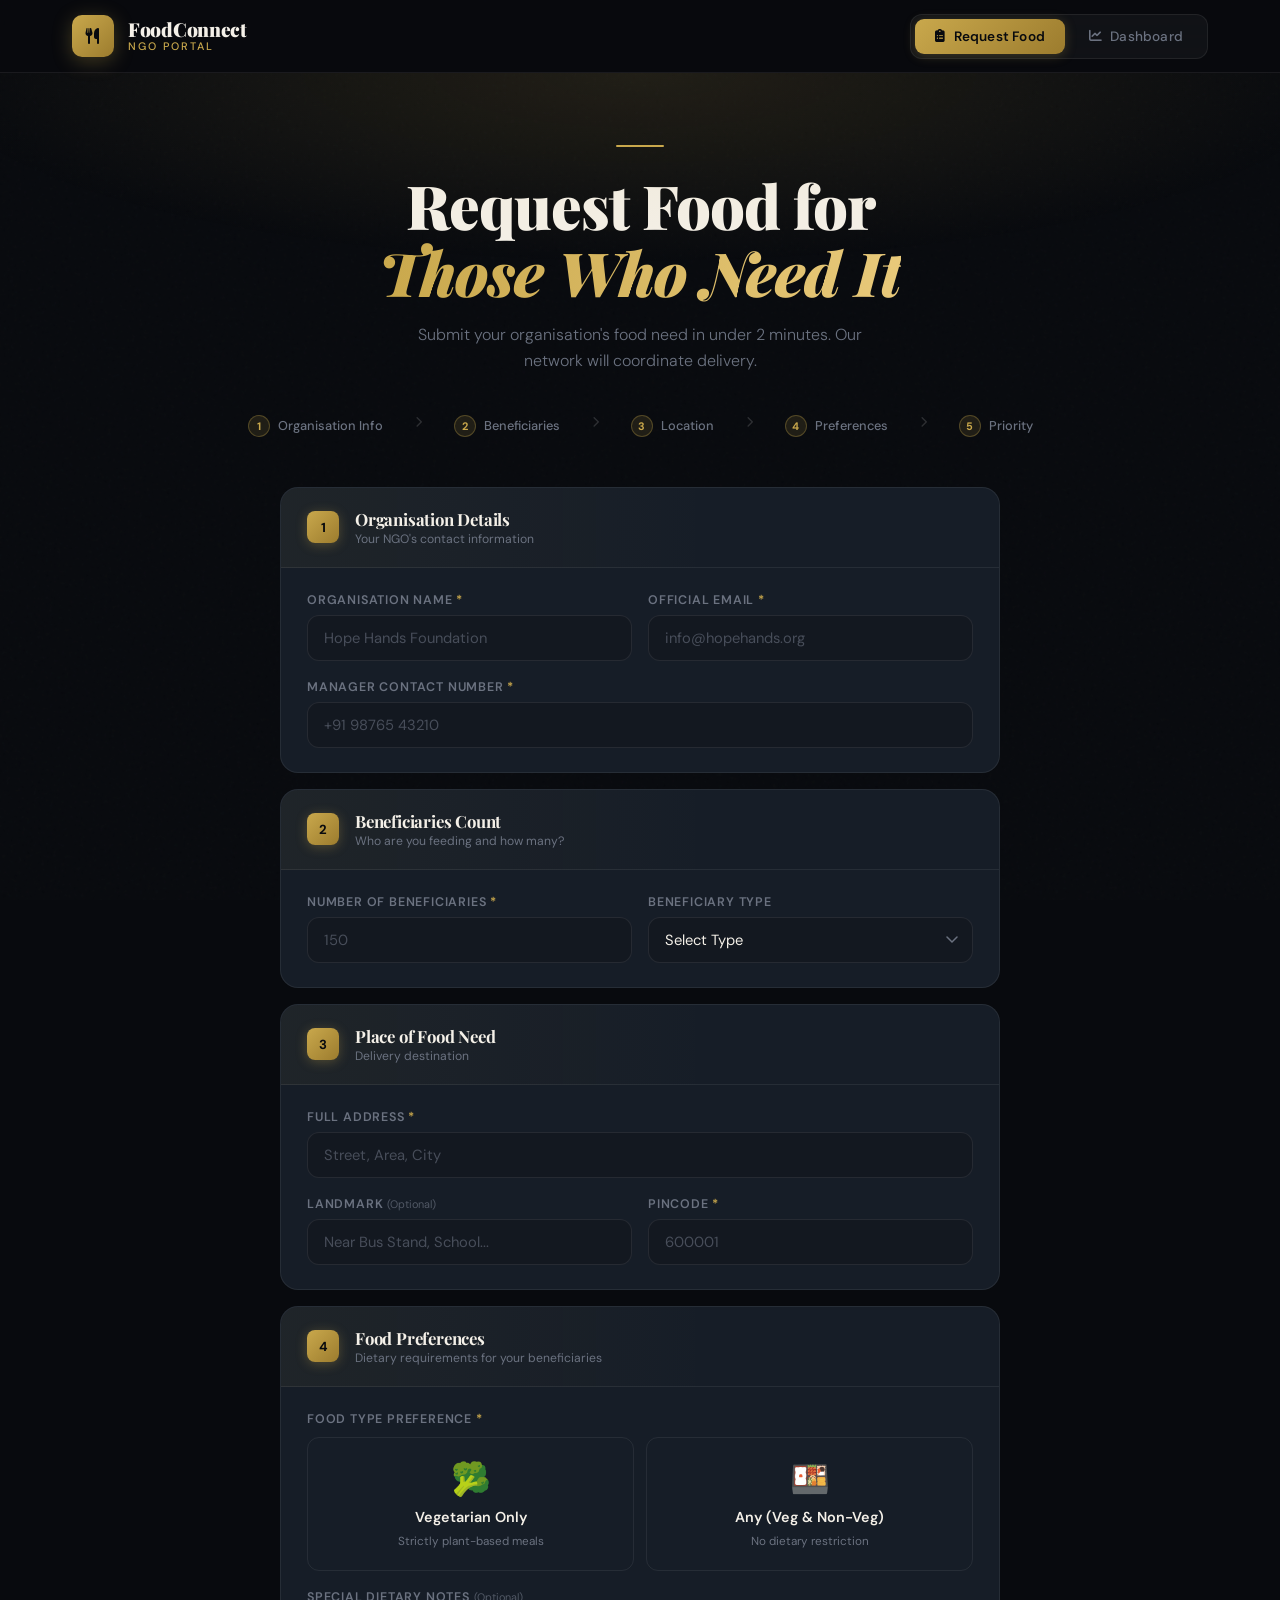
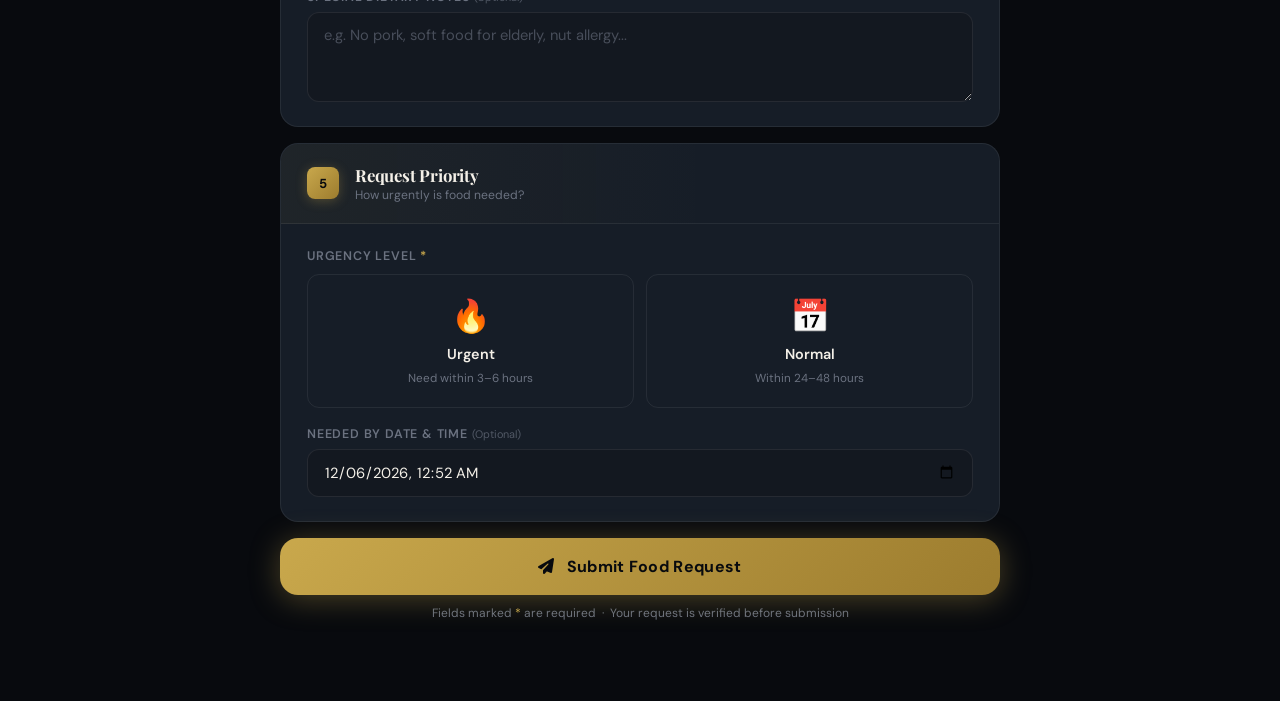
==== commit 4a6e4ab6: "Rename ngo-portal.html to index.html" ====
--- a/index.html
+++ b/index.html
@@ -1,714 +1,1642 @@
 <!DOCTYPE html>
 <html lang="en">
 <head>
-<meta charset="UTF-8" />
-<meta name="viewport" content="width=device-width, initial-scale=1.0"/>
-<title>NGO Portal — Seva Connect</title>
-<link href="https://fonts.googleapis.com/css2?family=Playfair+Display:wght@400;700;900&family=DM+Sans:wght@300;400;500;600&display=swap" rel="stylesheet"/>
+<meta charset="UTF-8">
+<meta name="viewport" content="width=device-width, initial-scale=1.0">
+<title>FoodConnect — NGO Portal</title>
+<link rel="preconnect" href="https://fonts.googleapis.com">
+<link href="https://fonts.googleapis.com/css2?family=Playfair+Display:wght@700;900&family=DM+Sans:wght@300;400;500;600&display=swap" rel="stylesheet">
+<link rel="stylesheet" href="https://cdnjs.cloudflare.com/ajax/libs/font-awesome/6.5.1/css/all.min.css">
 <style>
-  :root {
-    --green:    #1a6b3c;
-    --green-lt: #2d9c5e;
-    --gold:     #e8a317;
-    --cream:    #fdf8f0;
-    --ink:      #1c1c1c;
-    --muted:    #6b7280;
-    --border:   #d4c9b4;
-    --error:    #c0392b;
-    --success:  #1a6b3c;
-    --card-bg:  #ffffff;
-    --shadow:   0 20px 60px rgba(26,107,60,0.13);
-  }
-
-  *, *::before, *::after { box-sizing: border-box; margin: 0; padding: 0; }
-
-  body {
-    font-family: 'DM Sans', sans-serif;
-    background: var(--cream);
-    min-height: 100vh;
-    display: flex;
-    align-items: center;
-    justify-content: center;
-    overflow: hidden;
-    position: relative;
-  }
-
-  /* ── decorative background ── */
-  body::before {
-    content: '';
-    position: fixed; inset: 0;
-    background:
-      radial-gradient(ellipse 70% 60% at 10% 20%, rgba(26,107,60,.08) 0%, transparent 60%),
-      radial-gradient(ellipse 50% 70% at 90% 80%, rgba(232,163,23,.07) 0%, transparent 60%);
-    pointer-events: none;
-  }
-  .bg-circle {
-    position: fixed;
-    border-radius: 50%;
-    pointer-events: none;
-    opacity: .06;
-  }
-  .bg-circle.c1 { width:500px; height:500px; background:var(--green); top:-150px; left:-150px; }
-  .bg-circle.c2 { width:350px; height:350px; background:var(--gold);  bottom:-100px; right:-80px; }
-
-  /* ── card wrapper ── */
-  .portal-wrap {
-    position: relative;
-    z-index: 1;
-    width: 460px;
-    max-width: 96vw;
-  }
-
-  .brand {
-    text-align: center;
-    margin-bottom: 28px;
-  }
-  .brand-logo {
-    display: inline-flex;
-    align-items: center;
-    justify-content: center;
-    width: 60px; height: 60px;
-    background: var(--green);
-    border-radius: 18px;
-    margin-bottom: 12px;
-    box-shadow: 0 8px 24px rgba(26,107,60,.35);
-  }
-  .brand-logo svg { width:32px; height:32px; fill:none; stroke:#fff; stroke-width:2; stroke-linecap:round; stroke-linejoin:round; }
-  .brand h1 {
-    font-family: 'Playfair Display', serif;
-    font-size: 26px;
-    font-weight: 900;
-    color: var(--ink);
-    letter-spacing: -.5px;
-  }
-  .brand h1 span { color: var(--green); }
-  .brand p { font-size: 13px; color: var(--muted); margin-top: 4px; letter-spacing:.3px; }
-
-  /* ── card ── */
-  .card {
-    background: var(--card-bg);
-    border-radius: 24px;
-    padding: 36px 40px;
-    box-shadow: var(--shadow);
-    border: 1px solid rgba(212,201,180,.5);
-    animation: cardIn .5s cubic-bezier(.22,1,.36,1) both;
-  }
-  @keyframes cardIn {
-    from { opacity:0; transform: translateY(30px) scale(.97); }
-    to   { opacity:1; transform: translateY(0)   scale(1);    }
-  }
-
-  /* ── tabs ── */
-  .tabs {
-    display: flex;
-    background: #f3ede4;
-    border-radius: 12px;
-    padding: 4px;
-    margin-bottom: 28px;
-  }
-  .tab-btn {
-    flex: 1;
-    padding: 10px;
-    border: none;
-    background: transparent;
-    border-radius: 9px;
-    font-family: 'DM Sans', sans-serif;
-    font-size: 14px;
-    font-weight: 600;
-    color: var(--muted);
-    cursor: pointer;
-    transition: all .25s;
-  }
-  .tab-btn.active {
-    background: var(--green);
-    color: #fff;
-    box-shadow: 0 4px 14px rgba(26,107,60,.3);
-  }
-
-  /* ── steps ── */
-  .step { display: none; animation: fadeUp .35s ease both; }
-  .step.active { display: block; }
-  @keyframes fadeUp {
-    from { opacity:0; transform:translateY(12px); }
-    to   { opacity:1; transform:translateY(0); }
-  }
-
-  /* ── step header ── */
-  .step-header { margin-bottom: 22px; }
-  .step-header h2 {
-    font-family: 'Playfair Display', serif;
-    font-size: 21px;
-    font-weight: 700;
-    color: var(--ink);
-    margin-bottom: 4px;
-  }
-  .step-header p { font-size: 13px; color: var(--muted); line-height: 1.5; }
-
-  /* ── progress dots ── */
-  .progress-dots {
-    display: flex;
-    gap: 6px;
-    margin-bottom: 22px;
-  }
-  .dot {
-    height: 5px;
-    border-radius: 3px;
-    background: var(--border);
-    transition: all .3s;
-    flex: 1;
-  }
-  .dot.done { background: var(--green-lt); }
-  .dot.active { background: var(--green); box-shadow: 0 0 0 2px rgba(26,107,60,.2); }
-
-  /* ── form elements ── */
-  .field { margin-bottom: 16px; }
-  label {
-    display: block;
-    font-size: 12px;
-    font-weight: 600;
-    color: var(--ink);
-    margin-bottom: 6px;
-    letter-spacing: .4px;
-    text-transform: uppercase;
-  }
-  .input-wrap { position: relative; }
-  input[type="text"],
-  input[type="password"],
-  input[type="tel"] {
-    width: 100%;
-    padding: 13px 16px;
-    border: 1.5px solid var(--border);
-    border-radius: 12px;
-    font-family: 'DM Sans', sans-serif;
-    font-size: 15px;
-    color: var(--ink);
-    background: #fafaf8;
-    transition: border .2s, box-shadow .2s;
-    outline: none;
-  }
-  input:focus {
-    border-color: var(--green);
-    box-shadow: 0 0 0 4px rgba(26,107,60,.1);
-    background: #fff;
-  }
-  input.error-inp { border-color: var(--error); }
-
-  /* eye icon */
-  .eye-btn {
-    position: absolute;
-    right: 14px; top: 50%;
-    transform: translateY(-50%);
-    background: none; border: none;
-    cursor: pointer; padding: 2px;
-    color: var(--muted);
-    display: flex; align-items: center;
-  }
-  .eye-btn svg { width:18px; height:18px; }
-
-  /* ── OTP boxes ── */
-  .otp-row {
-    display: flex;
-    gap: 10px;
-    justify-content: center;
-    margin-top: 6px;
-  }
-  .otp-box {
-    width: 52px; height: 58px;
-    border: 1.5px solid var(--border);
-    border-radius: 12px;
-    font-size: 22px;
-    font-weight: 700;
-    text-align: center;
-    font-family: 'Playfair Display', serif;
-    color: var(--ink);
-    background: #fafaf8;
-    outline: none;
-    transition: border .2s, box-shadow .2s;
-    caret-color: var(--green);
-  }
-  .otp-box:focus {
-    border-color: var(--green);
-    box-shadow: 0 0 0 4px rgba(26,107,60,.1);
-    background: #fff;
-  }
-  .otp-hint {
-    text-align: center;
-    font-size: 12.5px;
-    color: var(--muted);
-    margin-top: 10px;
-  }
-  .otp-hint strong { color: var(--green); font-weight: 700; letter-spacing:1.5px; }
-
-  /* ── button ── */
-  .btn-primary {
-    width: 100%;
-    padding: 14px;
-    background: var(--green);
-    color: #fff;
-    border: none;
-    border-radius: 12px;
-    font-family: 'DM Sans', sans-serif;
-    font-size: 15px;
-    font-weight: 600;
-    cursor: pointer;
-    margin-top: 8px;
-    letter-spacing: .3px;
-    transition: background .2s, transform .15s, box-shadow .2s;
-    box-shadow: 0 6px 18px rgba(26,107,60,.3);
-    display: flex; align-items: center; justify-content: center; gap: 8px;
-  }
-  .btn-primary:hover { background: #155a32; box-shadow: 0 8px 24px rgba(26,107,60,.4); transform: translateY(-1px); }
-  .btn-primary:active { transform: translateY(0); }
-  .btn-primary:disabled { background: #aecbb9; box-shadow: none; cursor: not-allowed; transform: none; }
-
-  /* ── messages ── */
-  .msg {
-    padding: 11px 14px;
-    border-radius: 10px;
-    font-size: 13px;
-    font-weight: 500;
-    margin-bottom: 14px;
-    display: none;
-    align-items: flex-start;
-    gap: 8px;
-    line-height: 1.45;
-  }
-  .msg.show { display: flex; }
-  .msg.error   { background: #fef2f0; color: var(--error);   border: 1px solid #f5c6c0; }
-  .msg.success { background: #f0faf4; color: var(--success); border: 1px solid #a7d9b8; }
-  .msg svg { width:16px; height:16px; flex-shrink:0; margin-top:1px; }
-
-  /* ── username chip ── */
-  .username-chip {
-    display: inline-flex;
-    align-items: center;
-    gap: 6px;
-    background: #eef7f2;
-    border: 1px solid #a7d9b8;
-    color: var(--green);
-    font-weight: 700;
-    font-size: 14px;
-    padding: 6px 14px;
-    border-radius: 20px;
-    margin: 8px auto 4px;
-    font-family: 'DM Sans', monospace;
-    letter-spacing:.5px;
-    display: block;
-    text-align: center;
-    width: fit-content;
-  }
-
-  /* ── divider ── */
-  .divider {
-    text-align: center;
-    color: var(--border);
-    font-size: 12px;
-    position: relative;
-    margin: 18px 0 6px;
-  }
-  .divider::before, .divider::after {
-    content:''; position:absolute; top:50%; width:42%; height:1px; background:var(--border);
-  }
-  .divider::before { left:0; } .divider::after { right:0; }
-
-  /* ── success screen ── */
-  .success-screen {
-    text-align: center;
-    padding: 10px 0;
-  }
-  .success-icon {
-    width: 72px; height: 72px;
-    background: #eef7f2;
-    border-radius: 50%;
-    display: flex; align-items: center; justify-content: center;
-    margin: 0 auto 16px;
-    border: 3px solid #a7d9b8;
-    animation: popIn .5s cubic-bezier(.34,1.56,.64,1) both;
-  }
-  @keyframes popIn { from{transform:scale(0)} to{transform:scale(1)} }
-  .success-icon svg { width:36px; height:36px; stroke:var(--green); stroke-width:2.5; fill:none; }
-  .success-screen h2 {
-    font-family:'Playfair Display',serif; font-size:22px; color:var(--ink); margin-bottom:8px;
-  }
-  .success-screen p { font-size:13.5px; color:var(--muted); line-height:1.6; margin-bottom:4px; }
-  .success-screen .cred-box {
-    background:#f3f9f6; border:1.5px solid #a7d9b8; border-radius:12px; padding:14px 18px; margin:16px 0;
-    text-align:left;
-  }
-  .cred-row { display:flex; justify-content:space-between; font-size:13px; padding:4px 0; }
-  .cred-row .lbl { color:var(--muted); font-weight:500; }
-  .cred-row .val { color:var(--ink); font-weight:700; letter-spacing:.4px; }
-
-  /* ── footer ── */
-  .portal-footer {
-    text-align: center;
-    font-size: 12px;
-    color: var(--muted);
-    margin-top: 18px;
-  }
-  .portal-footer a { color: var(--green); font-weight: 600; text-decoration: none; }
+/* ============================================================
+   FOODCONNECT NGO PORTAL — NEW YORK DARK EDITORIAL
+   ============================================================ */
+
+:root {
+  --black:    #080a0e;
+  --deep:     #0d1117;
+  --surface:  #131820;
+  --card:     #161d27;
+  --border:   rgba(255,255,255,0.07);
+  --border-h: rgba(255,255,255,0.14);
+  --gold:     #c9a84c;
+  --gold-lt:  #e8c97a;
+  --gold-dk:  #9c7c2e;
+  --amber:    #f0a500;
+  --white:    #f4f0e8;
+  --text:     #d8d0c4;
+  --muted:    #6b7280;
+  --red:      #e05252;
+  --green:    #3dba7e;
+  --blue:     #4a9eff;
+  --font-h:   'Playfair Display', Georgia, serif;
+  --font-b:   'DM Sans', sans-serif;
+  --r:        12px;
+  --r-lg:     18px;
+  --glow:     0 0 40px rgba(201,168,76,0.12);
+}
+
+*, *::before, *::after { box-sizing: border-box; margin: 0; padding: 0; }
+html { scroll-behavior: smooth; }
+
+body {
+  font-family: var(--font-b);
+  background: var(--black);
+  color: var(--text);
+  min-height: 100vh;
+  overflow-x: hidden;
+}
+
+/* Grain texture overlay */
+body::before {
+  content: '';
+  position: fixed;
+  inset: 0;
+  background-image: url("data:image/svg+xml,%3Csvg viewBox='0 0 256 256' xmlns='http://www.w3.org/2000/svg'%3E%3Cfilter id='noise'%3E%3CfeTurbulence type='fractalNoise' baseFrequency='0.9' numOctaves='4' stitchTiles='stitch'/%3E%3C/filter%3E%3Crect width='100%25' height='100%25' filter='url(%23noise)' opacity='0.04'/%3E%3C/svg%3E");
+  pointer-events: none;
+  z-index: 0;
+  opacity: 0.5;
+}
+
+/* ============================================================
+   SCROLLBAR
+   ============================================================ */
+::-webkit-scrollbar { width: 5px; }
+::-webkit-scrollbar-track { background: var(--black); }
+::-webkit-scrollbar-thumb { background: var(--gold-dk); border-radius: 4px; }
+
+/* ============================================================
+   HEADER
+   ============================================================ */
+header {
+  position: sticky;
+  top: 0;
+  z-index: 200;
+  background: rgba(8,10,14,0.88);
+  backdrop-filter: blur(20px);
+  -webkit-backdrop-filter: blur(20px);
+  border-bottom: 1px solid var(--border);
+}
+.header-inner {
+  max-width: 1200px;
+  margin: 0 auto;
+  padding: 0 32px;
+  height: 72px;
+  display: flex;
+  align-items: center;
+  justify-content: space-between;
+}
+.logo {
+  display: flex;
+  align-items: center;
+  gap: 14px;
+  cursor: pointer;
+}
+.logo-mark {
+  width: 42px; height: 42px;
+  background: linear-gradient(135deg, var(--gold), var(--gold-dk));
+  border-radius: 10px;
+  display: flex; align-items: center; justify-content: center;
+  font-size: 1rem;
+  color: var(--black);
+  font-weight: 700;
+  box-shadow: 0 4px 20px rgba(201,168,76,0.3);
+}
+.logo-text {
+  display: flex;
+  flex-direction: column;
+  line-height: 1.1;
+}
+.logo-name {
+  font-family: var(--font-h);
+  font-size: 1.2rem;
+  font-weight: 900;
+  color: var(--white);
+  letter-spacing: -0.3px;
+}
+.logo-sub {
+  font-size: 0.68rem;
+  font-weight: 500;
+  color: var(--gold);
+  letter-spacing: 2px;
+  text-transform: uppercase;
+}
+nav {
+  display: flex;
+  gap: 4px;
+  background: rgba(255,255,255,0.04);
+  padding: 4px;
+  border-radius: 12px;
+  border: 1px solid var(--border);
+}
+.nav-btn {
+  display: flex;
+  align-items: center;
+  gap: 8px;
+  padding: 9px 20px;
+  border-radius: 9px;
+  border: none;
+  background: transparent;
+  color: var(--muted);
+  font-family: var(--font-b);
+  font-size: 0.85rem;
+  font-weight: 500;
+  cursor: pointer;
+  transition: all 0.2s;
+  letter-spacing: 0.2px;
+}
+.nav-btn:hover { color: var(--white); background: rgba(255,255,255,0.06); }
+.nav-btn.active {
+  background: linear-gradient(135deg, var(--gold), var(--gold-dk));
+  color: var(--black);
+  font-weight: 600;
+  box-shadow: 0 2px 12px rgba(201,168,76,0.25);
+}
+.nav-btn.active i { color: var(--black); }
+.nav-btn i { font-size: 0.8rem; }
+
+/* ============================================================
+   PAGES
+   ============================================================ */
+.page { display: none; position: relative; z-index: 1; }
+.page.active { display: block; animation: pageIn 0.35s ease; }
+@keyframes pageIn { from { opacity: 0; transform: translateY(12px); } to { opacity: 1; transform: translateY(0); } }
+
+/* ============================================================
+   HERO SECTION
+   ============================================================ */
+.hero {
+  position: relative;
+  padding: 72px 32px 90px;
+  text-align: center;
+  overflow: hidden;
+}
+.hero-bg {
+  position: absolute;
+  inset: 0;
+  background: radial-gradient(ellipse 80% 60% at 50% 0%, rgba(201,168,76,0.13) 0%, transparent 70%);
+  pointer-events: none;
+}
+.hero-line {
+  display: inline-block;
+  width: 48px; height: 2px;
+  background: var(--gold);
+  margin-bottom: 20px;
+  border-radius: 2px;
+}
+.hero h1 {
+  font-family: var(--font-h);
+  font-size: clamp(2.2rem, 5vw, 3.8rem);
+  font-weight: 900;
+  color: var(--white);
+  line-height: 1.1;
+  letter-spacing: -1px;
+  margin-bottom: 16px;
+}
+.hero h1 em {
+  font-style: italic;
+  background: linear-gradient(90deg, var(--gold), var(--gold-lt));
+  -webkit-background-clip: text;
+  -webkit-text-fill-color: transparent;
+  background-clip: text;
+}
+.hero p {
+  font-size: 1rem;
+  color: var(--muted);
+  max-width: 480px;
+  margin: 0 auto;
+  line-height: 1.65;
+  font-weight: 300;
+}
+.hero-steps {
+  display: flex;
+  justify-content: center;
+  gap: 32px;
+  margin-top: 40px;
+  flex-wrap: wrap;
+}
+.hero-step {
+  display: flex;
+  align-items: center;
+  gap: 8px;
+  font-size: 0.8rem;
+  color: var(--muted);
+  font-weight: 500;
+}
+.hero-step-dot {
+  width: 22px; height: 22px;
+  border-radius: 50%;
+  background: rgba(201,168,76,0.12);
+  border: 1px solid rgba(201,168,76,0.3);
+  color: var(--gold);
+  font-size: 0.68rem;
+  font-weight: 700;
+  display: flex; align-items: center; justify-content: center;
+}
+.hero-step-arrow { color: rgba(255,255,255,0.15); font-size: 0.7rem; }
+
+/* ============================================================
+   FORM LAYOUT
+   ============================================================ */
+.form-page {
+  max-width: 760px;
+  margin: -40px auto 80px;
+  padding: 0 20px;
+  display: flex;
+  flex-direction: column;
+  gap: 16px;
+  position: relative;
+  z-index: 2;
+}
+
+/* ============================================================
+   CARDS
+   ============================================================ */
+.card {
+  background: var(--card);
+  border: 1px solid var(--border);
+  border-radius: var(--r-lg);
+  overflow: hidden;
+  transition: border-color 0.25s, box-shadow 0.25s;
+  animation: cardIn 0.4s ease both;
+}
+@keyframes cardIn { from { opacity:0; transform:translateY(16px); } to { opacity:1; transform:translateY(0); } }
+.card:nth-child(1) { animation-delay: 0.05s; }
+.card:nth-child(2) { animation-delay: 0.1s; }
+.card:nth-child(3) { animation-delay: 0.15s; }
+.card:nth-child(4) { animation-delay: 0.2s; }
+.card:nth-child(5) { animation-delay: 0.25s; }
+.card:hover { border-color: rgba(201,168,76,0.2); box-shadow: 0 8px 40px rgba(0,0,0,0.3), 0 0 0 0 var(--gold); }
+
+.card-head {
+  display: flex;
+  align-items: center;
+  gap: 16px;
+  padding: 20px 26px;
+  border-bottom: 1px solid var(--border);
+  background: linear-gradient(90deg, rgba(201,168,76,0.05) 0%, transparent 60%);
+}
+.step-badge {
+  width: 32px; height: 32px;
+  border-radius: 8px;
+  background: linear-gradient(135deg, var(--gold), var(--gold-dk));
+  color: var(--black);
+  font-size: 0.82rem;
+  font-weight: 700;
+  display: flex; align-items: center; justify-content: center;
+  flex-shrink: 0;
+  box-shadow: 0 2px 12px rgba(201,168,76,0.3);
+}
+.card-title {
+  font-family: var(--font-h);
+  font-size: 1.05rem;
+  font-weight: 700;
+  color: var(--white);
+  letter-spacing: -0.2px;
+}
+.card-sub {
+  font-size: 0.76rem;
+  color: var(--muted);
+  margin-top: 1px;
+  font-weight: 400;
+}
+
+.card-body {
+  padding: 24px 26px;
+  display: flex;
+  flex-direction: column;
+  gap: 18px;
+}
+
+/* ============================================================
+   FIELDS
+   ============================================================ */
+.row-2 { display: grid; grid-template-columns: 1fr 1fr; gap: 16px; }
+
+.field { display: flex; flex-direction: column; gap: 7px; position: relative; }
+.field label {
+  font-size: 0.78rem;
+  font-weight: 600;
+  color: var(--muted);
+  letter-spacing: 0.8px;
+  text-transform: uppercase;
+}
+.ast { color: var(--gold); }
+.opt-tag {
+  font-size: 0.68rem;
+  font-weight: 400;
+  color: rgba(107,114,128,0.7);
+  text-transform: none;
+  letter-spacing: 0;
+}
+
+.field input,
+.field select,
+.field textarea {
+  width: 100%;
+  padding: 12px 16px;
+  background: var(--surface);
+  border: 1.5px solid rgba(255,255,255,0.08);
+  border-radius: var(--r);
+  font-family: var(--font-b);
+  font-size: 0.92rem;
+  color: var(--white);
+  outline: none;
+  transition: border-color 0.2s, box-shadow 0.2s, background 0.2s;
+  -webkit-appearance: none;
+  appearance: none;
+}
+.field input::placeholder,
+.field textarea::placeholder { color: rgba(107,114,128,0.6); }
+.field input:focus,
+.field select:focus,
+.field textarea:focus {
+  border-color: var(--gold);
+  background: rgba(201,168,76,0.04);
+  box-shadow: 0 0 0 3px rgba(201,168,76,0.08);
+}
+.field input.is-err,
+.field select.is-err { border-color: var(--red); box-shadow: 0 0 0 3px rgba(224,82,82,0.1); }
+.field textarea { resize: vertical; min-height: 90px; }
+.field select {
+  cursor: pointer;
+  background-image: url("data:image/svg+xml,%3Csvg xmlns='http://www.w3.org/2000/svg' width='12' height='8' viewBox='0 0 12 8'%3E%3Cpath d='M1 1l5 5 5-5' stroke='%236b7280' stroke-width='1.5' fill='none' stroke-linecap='round'/%3E%3C/svg%3E");
+  background-repeat: no-repeat;
+  background-position: right 14px center;
+  padding-right: 38px;
+}
+.field select option { background: var(--deep); color: var(--white); }
+
+.err-txt {
+  font-size: 0.73rem;
+  color: var(--red);
+  font-weight: 500;
+  display: none;
+  margin-top: -3px;
+}
+.err-txt.show { display: block; }
+
+/* ============================================================
+   CHOICE CARDS  (food pref, priority)
+   ============================================================ */
+.choices { display: grid; grid-template-columns: 1fr 1fr; gap: 12px; margin-top: 4px; }
+.choice {
+  border: 1.5px solid rgba(255,255,255,0.07);
+  border-radius: var(--r);
+  cursor: pointer;
+  transition: all 0.22s;
+  position: relative;
+  overflow: hidden;
+}
+.choice input[type="radio"] { display: none; }
+.choice-body {
+  padding: 20px 16px;
+  text-align: center;
+  position: relative;
+  z-index: 1;
+}
+.choice-emoji { font-size: 2rem; display: block; margin-bottom: 8px; }
+.choice-name {
+  font-size: 0.9rem;
+  font-weight: 600;
+  color: var(--white);
+  display: block;
+  margin-bottom: 3px;
+}
+.choice-desc { font-size: 0.73rem; color: var(--muted); }
+.choice::after {
+  content: '';
+  position: absolute;
+  inset: 0;
+  opacity: 0;
+  transition: opacity 0.22s;
+}
+.choice:hover { border-color: rgba(201,168,76,0.35); transform: translateY(-2px); }
+.choice.on {
+  border-color: var(--gold);
+  background: rgba(201,168,76,0.06);
+}
+.choice.on .choice-name { color: var(--gold-lt); }
+.choice.on-red { border-color: var(--red); background: rgba(224,82,82,0.06); }
+.choice.on-red .choice-name { color: #f07070; }
+.choice.on-blue { border-color: var(--blue); background: rgba(74,158,255,0.06); }
+.choice.on-blue .choice-name { color: #7ab8ff; }
+
+.check-mark {
+  position: absolute;
+  top: 10px; right: 10px;
+  width: 20px; height: 20px;
+  border-radius: 50%;
+  background: var(--gold);
+  color: var(--black);
+  font-size: 0.6rem;
+  font-weight: 700;
+  display: flex; align-items: center; justify-content: center;
+  opacity: 0;
+  transform: scale(0);
+  transition: all 0.2s cubic-bezier(0.34,1.56,0.64,1);
+}
+.choice.on .check-mark,
+.choice.on-red .check-mark,
+.choice.on-blue .check-mark { opacity: 1; transform: scale(1); }
+.choice.on-red .check-mark { background: var(--red); }
+.choice.on-blue .check-mark { background: var(--blue); }
+
+.inline-err {
+  font-size: 0.73rem;
+  color: var(--red);
+  font-weight: 500;
+  display: none;
+  margin-top: 4px;
+}
+.inline-err.show { display: block; }
+
+/* ============================================================
+   SUBMIT BUTTON
+   ============================================================ */
+.submit-wrap {
+  position: relative;
+  animation: cardIn 0.4s 0.3s ease both;
+}
+.submit-btn {
+  width: 100%;
+  padding: 18px 32px;
+  background: linear-gradient(135deg, var(--gold) 0%, var(--gold-dk) 100%);
+  border: none;
+  border-radius: var(--r-lg);
+  color: var(--black);
+  font-family: var(--font-b);
+  font-size: 1rem;
+  font-weight: 700;
+  cursor: pointer;
+  display: flex;
+  align-items: center;
+  justify-content: center;
+  gap: 12px;
+  letter-spacing: 0.3px;
+  box-shadow: 0 4px 30px rgba(201,168,76,0.35);
+  transition: transform 0.18s, box-shadow 0.18s, filter 0.18s;
+  position: relative;
+  overflow: hidden;
+}
+.submit-btn::before {
+  content: '';
+  position: absolute;
+  inset: 0;
+  background: linear-gradient(135deg, rgba(255,255,255,0.15) 0%, transparent 60%);
+  opacity: 0;
+  transition: opacity 0.2s;
+}
+.submit-btn:hover { transform: translateY(-2px); box-shadow: 0 8px 40px rgba(201,168,76,0.5); filter: brightness(1.08); }
+.submit-btn:hover::before { opacity: 1; }
+.submit-btn:active { transform: translateY(0); }
+.submit-note {
+  text-align: center;
+  font-size: 0.75rem;
+  color: var(--muted);
+  margin-top: 10px;
+  font-weight: 400;
+}
+
+/* ============================================================
+   DASHBOARD
+   ============================================================ */
+.dash-page {
+  max-width: 1160px;
+  margin: -40px auto 80px;
+  padding: 0 20px;
+  position: relative;
+  z-index: 2;
+}
+
+/* Stats */
+.stats-row {
+  display: grid;
+  grid-template-columns: repeat(4, 1fr);
+  gap: 14px;
+  margin-bottom: 36px;
+}
+.stat-card {
+  background: var(--card);
+  border: 1px solid var(--border);
+  border-radius: var(--r-lg);
+  padding: 20px 22px;
+  display: flex;
+  flex-direction: column;
+  gap: 12px;
+  transition: border-color 0.2s, transform 0.2s;
+  animation: cardIn 0.4s ease both;
+  position: relative;
+  overflow: hidden;
+}
+.stat-card::before {
+  content: '';
+  position: absolute;
+  bottom: 0; left: 0; right: 0;
+  height: 2px;
+  border-radius: 0 0 var(--r-lg) var(--r-lg);
+}
+.stat-card:nth-child(1)::before { background: var(--gold); }
+.stat-card:nth-child(2)::before { background: var(--blue); }
+.stat-card:nth-child(3)::before { background: var(--green); }
+.stat-card:nth-child(4)::before { background: #c084fc; }
+.stat-card:nth-child(1) { animation-delay: 0.05s; }
+.stat-card:nth-child(2) { animation-delay: 0.1s; }
+.stat-card:nth-child(3) { animation-delay: 0.15s; }
+.stat-card:nth-child(4) { animation-delay: 0.2s; }
+.stat-card:hover { border-color: var(--border-h); transform: translateY(-3px); }
+.stat-ic {
+  width: 40px; height: 40px;
+  border-radius: 10px;
+  display: flex; align-items: center; justify-content: center;
+  font-size: 1.1rem;
+}
+.ic-g  { background: rgba(201,168,76,0.12); color: var(--gold); }
+.ic-b  { background: rgba(74,158,255,0.12); color: var(--blue); }
+.ic-gr { background: rgba(61,186,126,0.12); color: var(--green); }
+.ic-p  { background: rgba(192,132,252,0.12); color: #c084fc; }
+.stat-num {
+  font-family: var(--font-h);
+  font-size: 2rem;
+  font-weight: 900;
+  color: var(--white);
+  line-height: 1;
+  letter-spacing: -1px;
+}
+.stat-lbl { font-size: 0.75rem; color: var(--muted); font-weight: 500; letter-spacing: 0.5px; }
+
+/* Section heading */
+.sec-head {
+  display: flex;
+  align-items: center;
+  gap: 12px;
+  margin-bottom: 16px;
+}
+.sec-head-line {
+  width: 3px; height: 20px;
+  background: var(--gold);
+  border-radius: 2px;
+}
+.sec-head-title {
+  font-family: var(--font-h);
+  font-size: 1.1rem;
+  font-weight: 700;
+  color: var(--white);
+}
+.sec-head-count {
+  font-size: 0.72rem;
+  background: rgba(201,168,76,0.12);
+  color: var(--gold);
+  padding: 3px 9px;
+  border-radius: 20px;
+  font-weight: 600;
+  margin-left: auto;
+}
+
+.req-grid {
+  display: grid;
+  grid-template-columns: repeat(auto-fill, minmax(300px, 1fr));
+  gap: 14px;
+  margin-bottom: 40px;
+}
+.empty {
+  grid-column: 1/-1;
+  background: var(--card);
+  border: 1px dashed rgba(255,255,255,0.08);
+  border-radius: var(--r-lg);
+  padding: 48px 24px;
+  text-align: center;
+  color: var(--muted);
+}
+.empty i { font-size: 2.4rem; display: block; margin-bottom: 12px; opacity: 0.4; }
+.empty p { font-size: 0.88rem; }
+
+/* Request Card */
+.rcard {
+  background: var(--card);
+  border: 1px solid var(--border);
+  border-radius: var(--r-lg);
+  padding: 18px 20px;
+  transition: border-color 0.2s, transform 0.2s, box-shadow 0.2s;
+  position: relative;
+  overflow: hidden;
+  animation: cardIn 0.4s ease both;
+}
+.rcard:hover { border-color: var(--border-h); transform: translateY(-2px); box-shadow: 0 8px 30px rgba(0,0,0,0.3); }
+.rcard-accent {
+  position: absolute;
+  top: 0; left: 0; right: 0;
+  height: 3px;
+  background: var(--gold);
+}
+.rcard-accent.red   { background: var(--red); }
+.rcard-accent.blue  { background: var(--blue); }
+.rcard-accent.green { background: var(--green); }
+
+.rcard-top {
+  display: flex;
+  justify-content: space-between;
+  align-items: flex-start;
+  margin-bottom: 14px;
+  margin-top: 4px;
+}
+.rcard-org {
+  font-family: var(--font-h);
+  font-size: 0.98rem;
+  font-weight: 700;
+  color: var(--white);
+  line-height: 1.2;
+}
+.rcard-id { font-size: 0.7rem; color: var(--muted); margin-top: 2px; font-family: 'Courier New', monospace; }
+
+.badge {
+  font-size: 0.68rem;
+  font-weight: 700;
+  padding: 4px 11px;
+  border-radius: 20px;
+  letter-spacing: 0.5px;
+  text-transform: uppercase;
+  white-space: nowrap;
+  flex-shrink: 0;
+}
+.b-p  { background: rgba(201,168,76,0.15); color: var(--gold); border: 1px solid rgba(201,168,76,0.25); }
+.b-t  { background: rgba(74,158,255,0.12); color: var(--blue); border: 1px solid rgba(74,158,255,0.25); }
+.b-d  { background: rgba(61,186,126,0.12); color: var(--green); border: 1px solid rgba(61,186,126,0.25); }
+.b-u  { background: rgba(224,82,82,0.12); color: var(--red); border: 1px solid rgba(224,82,82,0.25); }
+
+.rcard-chips {
+  display: flex;
+  flex-wrap: wrap;
+  gap: 6px;
+}
+.chip {
+  display: inline-flex;
+  align-items: center;
+  gap: 5px;
+  font-size: 0.73rem;
+  color: var(--muted);
+  background: rgba(255,255,255,0.04);
+  border: 1px solid rgba(255,255,255,0.06);
+  padding: 4px 10px;
+  border-radius: 20px;
+  font-weight: 500;
+}
+.chip i { color: var(--gold); font-size: 0.65rem; }
+
+.mine-pin {
+  position: absolute;
+  top: 16px; right: 16px;
+  width: 8px; height: 8px;
+  border-radius: 50%;
+  background: var(--gold);
+  box-shadow: 0 0 8px var(--gold);
+}
+
+/* ============================================================
+   MODALS
+   ============================================================ */
+.overlay {
+  display: none;
+  position: fixed;
+  inset: 0;
+  background: rgba(4,6,10,0.75);
+  backdrop-filter: blur(12px);
+  -webkit-backdrop-filter: blur(12px);
+  z-index: 600;
+  align-items: center;
+  justify-content: center;
+  padding: 20px;
+}
+.overlay.open { display: flex; animation: fadeIn 0.22s ease; }
+@keyframes fadeIn { from { opacity: 0; } to { opacity: 1; } }
+
+.modal {
+  background: var(--card);
+  border: 1px solid rgba(255,255,255,0.1);
+  border-radius: 22px;
+  padding: 36px 32px;
+  width: 100%;
+  max-width: 430px;
+  text-align: center;
+  box-shadow: 0 30px 80px rgba(0,0,0,0.6), 0 0 0 1px rgba(255,255,255,0.04);
+  animation: modalUp 0.28s cubic-bezier(0.34,1.2,0.64,1);
+  position: relative;
+  overflow: hidden;
+}
+.modal::before {
+  content: '';
+  position: absolute;
+  top: 0; left: 0; right: 0;
+  height: 1px;
+  background: linear-gradient(90deg, transparent, rgba(201,168,76,0.5), transparent);
+}
+@keyframes modalUp { from { transform: translateY(30px) scale(0.97); opacity: 0; } to { transform: translateY(0) scale(1); opacity: 1; } }
+
+.modal-icon {
+  width: 64px; height: 64px;
+  border-radius: 50%;
+  display: flex; align-items: center; justify-content: center;
+  font-size: 1.5rem;
+  margin: 0 auto 18px;
+}
+.ic-gold  { background: rgba(201,168,76,0.12); color: var(--gold); border: 1px solid rgba(201,168,76,0.25); }
+.ic-blue  { background: rgba(74,158,255,0.12); color: var(--blue); border: 1px solid rgba(74,158,255,0.2); }
+.ic-green { background: rgba(61,186,126,0.12); color: var(--green); border: 1px solid rgba(61,186,126,0.2); }
+
+.modal-title {
+  font-family: var(--font-h);
+  font-size: 1.3rem;
+  font-weight: 900;
+  color: var(--white);
+  margin-bottom: 8px;
+  letter-spacing: -0.3px;
+}
+.modal-desc {
+  font-size: 0.84rem;
+  color: var(--muted);
+  line-height: 1.6;
+  margin-bottom: 24px;
+  font-weight: 300;
+}
+.modal .field { text-align: left; }
+
+.modal-acts {
+  display: flex;
+  gap: 10px;
+  margin-top: 22px;
+}
+.btn-ghost {
+  flex: 1;
+  padding: 12px;
+  border: 1px solid rgba(255,255,255,0.1);
+  border-radius: var(--r);
+  background: transparent;
+  color: var(--muted);
+  font-family: var(--font-b);
+  font-size: 0.87rem;
+  font-weight: 500;
+  cursor: pointer;
+  transition: all 0.18s;
+  display: flex; align-items: center; justify-content: center; gap: 6px;
+}
+.btn-ghost:hover { border-color: rgba(255,255,255,0.2); color: var(--white); background: rgba(255,255,255,0.04); }
+.btn-gold {
+  flex: 2;
+  padding: 12px;
+  border: none;
+  border-radius: var(--r);
+  background: linear-gradient(135deg, var(--gold), var(--gold-dk));
+  color: var(--black);
+  font-family: var(--font-b);
+  font-size: 0.9rem;
+  font-weight: 700;
+  cursor: pointer;
+  display: flex; align-items: center; justify-content: center; gap: 8px;
+  box-shadow: 0 3px 16px rgba(201,168,76,0.3);
+  transition: transform 0.18s, box-shadow 0.18s, filter 0.18s;
+}
+.btn-gold:hover { transform: translateY(-1px); box-shadow: 0 5px 24px rgba(201,168,76,0.45); filter: brightness(1.07); }
+.btn-gold.full { flex: 1; width: 100%; }
+
+/* Captcha */
+.captcha-box {
+  background: var(--surface);
+  border: 1px dashed rgba(201,168,76,0.25);
+  border-radius: var(--r);
+  padding: 18px 12px;
+  text-align: center;
+  font-family: 'Courier New', monospace;
+  font-size: 2.2rem;
+  font-weight: 900;
+  letter-spacing: 16px;
+  color: var(--white);
+  margin-bottom: 18px;
+  user-select: none;
+  position: relative;
+  overflow: hidden;
+}
+.captcha-box::after {
+  content: '';
+  position: absolute;
+  inset: 0;
+  background: repeating-linear-gradient(
+    45deg,
+    transparent,
+    transparent 8px,
+    rgba(201,168,76,0.03) 8px,
+    rgba(201,168,76,0.03) 9px
+  );
+}
+.captcha-refresh {
+  font-size: 0.76rem;
+  color: var(--gold);
+  cursor: pointer;
+  text-align: right;
+  margin-top: -12px;
+  margin-bottom: 14px;
+  font-weight: 500;
+}
+.captcha-refresh:hover { text-decoration: underline; }
+
+/* OTP */
+.otp-row {
+  display: flex;
+  gap: 8px;
+  justify-content: center;
+  margin-bottom: 14px;
+}
+.otp-box {
+  width: 48px; height: 56px;
+  background: var(--surface);
+  border: 1.5px solid rgba(255,255,255,0.08);
+  border-radius: 10px;
+  font-family: var(--font-h);
+  font-size: 1.4rem;
+  font-weight: 700;
+  text-align: center;
+  color: var(--white);
+  outline: none;
+  transition: border-color 0.18s, box-shadow 0.18s, background 0.18s;
+  caret-color: var(--gold);
+}
+.otp-box:focus { border-color: var(--gold); box-shadow: 0 0 0 3px rgba(201,168,76,0.12); background: rgba(201,168,76,0.04); }
+.otp-box.filled { border-color: var(--gold); background: rgba(201,168,76,0.06); color: var(--gold-lt); }
+
+.resend-line { font-size: 0.78rem; color: var(--muted); margin-bottom: 4px; }
+.resend-link { color: var(--gold); cursor: pointer; font-weight: 600; }
+.resend-link:hover { text-decoration: underline; }
+
+/* Success */
+.success-ring {
+  width: 76px; height: 76px;
+  border-radius: 50%;
+  background: rgba(61,186,126,0.1);
+  border: 1px solid rgba(61,186,126,0.25);
+  color: var(--green);
+  font-size: 2rem;
+  display: flex; align-items: center; justify-content: center;
+  margin: 0 auto 18px;
+  animation: popIn 0.45s cubic-bezier(0.175,0.885,0.32,1.275);
+}
+@keyframes popIn { from { transform: scale(0) rotate(-15deg); opacity: 0; } to { transform: scale(1) rotate(0); opacity: 1; } }
+.ref-card {
+  background: var(--surface);
+  border: 1px solid var(--border);
+  border-radius: var(--r);
+  padding: 14px 18px;
+  text-align: left;
+  margin-bottom: 20px;
+}
+.ref-row {
+  display: flex;
+  justify-content: space-between;
+  align-items: center;
+  font-size: 0.78rem;
+  padding: 4px 0;
+  color: var(--muted);
+}
+.ref-row strong { color: var(--white); font-weight: 600; font-size: 0.82rem; }
+.ref-divider { height: 1px; background: var(--border); margin: 6px 0; }
+
+/* ============================================================
+   TOAST
+   ============================================================ */
+.toast {
+  position: fixed;
+  bottom: 28px;
+  left: 50%;
+  transform: translateX(-50%) translateY(60px);
+  background: var(--card);
+  border: 1px solid rgba(255,255,255,0.1);
+  color: var(--white);
+  padding: 12px 24px;
+  border-radius: 30px;
+  font-size: 0.85rem;
+  font-weight: 500;
+  z-index: 999;
+  opacity: 0;
+  transition: transform 0.3s cubic-bezier(0.34,1.56,0.64,1), opacity 0.25s;
+  white-space: nowrap;
+  pointer-events: none;
+  box-shadow: 0 8px 30px rgba(0,0,0,0.4);
+  display: flex; align-items: center; gap: 9px;
+}
+.toast.show { opacity: 1; transform: translateX(-50%) translateY(0); }
+.toast.t-ok  { border-color: rgba(61,186,126,0.35); }
+.toast.t-ok::before { content: '✓'; color: var(--green); font-weight: 700; }
+.toast.t-err { border-color: rgba(224,82,82,0.35); }
+.toast.t-err::before { content: '✕'; color: var(--red); font-weight: 700; }
+
+/* ============================================================
+   RESPONSIVE
+   ============================================================ */
+@media (max-width: 680px) {
+  .header-inner { padding: 0 16px; }
+  .logo-sub { display: none; }
+  .nav-btn span { display: none; }
+  .nav-btn { padding: 9px 13px; }
+  .hero { padding: 50px 16px 70px; }
+  .hero-steps { display: none; }
+  .form-page, .dash-page { padding: 0 12px; }
+  .card-head, .card-body { padding: 16px 18px; }
+  .row-2 { grid-template-columns: 1fr; }
+  .choices { grid-template-columns: 1fr; }
+  .stats-row { grid-template-columns: repeat(2,1fr); }
+  .otp-box { width: 40px; height: 50px; font-size: 1.2rem; }
+  .captcha-box { font-size: 1.7rem; letter-spacing: 12px; }
+  .modal { padding: 26px 20px; }
+  .modal-acts { flex-direction: column; }
+  .btn-ghost, .btn-gold { flex: none; }
+}
+@media (max-width: 380px) {
+  .stats-row { grid-template-columns: 1fr; }
+  .otp-row { gap: 5px; }
+  .otp-box { width: 36px; height: 46px; font-size: 1.1rem; }
+}
 </style>
 </head>
 <body>
 
-<div class="bg-circle c1"></div>
-<div class="bg-circle c2"></div>
-
-<div class="portal-wrap">
-
-  <!-- BRAND -->
-  <div class="brand">
-    <div class="brand-logo">
-      <!-- Hands / heart icon -->
-      <svg viewBox="0 0 24 24"><path d="M12 21C12 21 3 15.5 3 9a5 5 0 0 1 9-3 5 5 0 0 1 9 3c0 6.5-9 12-9 12z"/></svg>
+<!-- ==================== HEADER ==================== -->
+<header>
+  <div class="header-inner">
+    <div class="logo" onclick="showPage('request')">
+      <div class="logo-mark"><i class="fas fa-utensils"></i></div>
+      <div class="logo-text">
+        <span class="logo-name">FoodConnect</span>
+        <span class="logo-sub">NGO Portal</span>
+      </div>
     </div>
-    <h1>Seva <span>Connect</span></h1>
-    <p>NGO Volunteer & Member Portal</p>
+    <nav>
+      <button class="nav-btn active" id="navRequest" onclick="showPage('request')">
+        <i class="fas fa-clipboard-list"></i><span> Request Food</span>
+      </button>
+      <button class="nav-btn" id="navDashboard" onclick="showPage('dashboard')">
+        <i class="fas fa-chart-line"></i><span> Dashboard</span>
+      </button>
+    </nav>
   </div>
-
-  <!-- CARD -->
-  <div class="card" id="mainCard">
-
-    <!-- TABS -->
-    <div class="tabs">
-      <button class="tab-btn active" id="tabLogin"    onclick="switchTab('login')">Login</button>
-      <button class="tab-btn"        id="tabRegister" onclick="switchTab('register')">Register</button>
+</header>
+
+<!-- ==================== PAGE: REQUEST ==================== -->
+<div id="page-request" class="page active">
+
+  <div class="hero">
+    <div class="hero-bg"></div>
+    <div class="hero-line"></div>
+    <h1>Request Food for<br><em>Those Who Need It</em></h1>
+    <p>Submit your organisation's food need in under 2 minutes. Our network will coordinate delivery.</p>
+    <div class="hero-steps">
+      <div class="hero-step"><div class="hero-step-dot">1</div>Organisation Info</div>
+      <div class="hero-step-arrow"><i class="fas fa-chevron-right"></i></div>
+      <div class="hero-step"><div class="hero-step-dot">2</div>Beneficiaries</div>
+      <div class="hero-step-arrow"><i class="fas fa-chevron-right"></i></div>
+      <div class="hero-step"><div class="hero-step-dot">3</div>Location</div>
+      <div class="hero-step-arrow"><i class="fas fa-chevron-right"></i></div>
+      <div class="hero-step"><div class="hero-step-dot">4</div>Preferences</div>
+      <div class="hero-step-arrow"><i class="fas fa-chevron-right"></i></div>
+      <div class="hero-step"><div class="hero-step-dot">5</div>Priority</div>
     </div>
-
-    <!-- ════════════════ LOGIN ════════════════ -->
-    <div class="step active" id="loginPanel">
-      <div class="step-header">
-        <h2>Welcome back</h2>
-        <p>Sign in to access your volunteer dashboard.</p>
-      </div>
-      <div class="msg error"   id="loginErr"><svg viewBox="0 0 24 24" stroke="currentColor" fill="none" stroke-width="2"><circle cx="12" cy="12" r="10"/><line x1="12" y1="8" x2="12" y2="12"/><line x1="12" y1="16" x2="12.01" y2="16"/></svg><span id="loginErrTxt"></span></div>
-      <div class="msg success" id="loginOk" ><svg viewBox="0 0 24 24" stroke="currentColor" fill="none" stroke-width="2"><polyline points="20 6 9 17 4 12"/></svg><span>Logged in successfully! Redirecting…</span></div>
-      <div class="field">
-        <label>Username</label>
-        <div class="input-wrap">
-          <input type="text" id="loginUser" placeholder="e.g. volunteer_ravi" autocomplete="username"/>
+  </div>
+
+  <div class="form-page">
+
+    <!-- CARD 1 -->
+    <div class="card">
+      <div class="card-head">
+        <div class="step-badge">1</div>
+        <div>
+          <div class="card-title">Organisation Details</div>
+          <div class="card-sub">Your NGO's contact information</div>
         </div>
       </div>
-      <div class="field">
-        <label>Password</label>
-        <div class="input-wrap">
-          <input type="password" id="loginPass" placeholder="Enter your password" autocomplete="current-password" id="loginPassInp"/>
-          <button class="eye-btn" onclick="togglePwd('loginPass',this)" tabindex="-1">
-            <svg viewBox="0 0 24 24" stroke="currentColor" fill="none" stroke-width="2"><path d="M1 12s4-8 11-8 11 8 11 8-4 8-11 8-11-8-11-8z"/><circle cx="12" cy="12" r="3"/></svg>
-          </button>
+      <div class="card-body">
+        <div class="row-2">
+          <div class="field">
+            <label>Organisation Name <span class="ast">*</span></label>
+            <input type="text" id="orgName" placeholder="Hope Hands Foundation">
+            <span class="err-txt" id="err-orgName">This field is required</span>
+          </div>
+          <div class="field">
+            <label>Official Email <span class="ast">*</span></label>
+            <input type="email" id="orgEmail" placeholder="info@hopehands.org">
+            <span class="err-txt" id="err-orgEmail">Enter a valid email address</span>
+          </div>
+        </div>
+        <div class="field">
+          <label>Manager Contact Number <span class="ast">*</span></label>
+          <input type="tel" id="managerPhone" placeholder="+91 98765 43210">
+          <span class="err-txt" id="err-managerPhone">Enter a valid phone number</span>
         </div>
       </div>
-      <button class="btn-primary" onclick="doLogin()">
-        <svg width="18" height="18" viewBox="0 0 24 24" stroke="currentColor" fill="none" stroke-width="2"><path d="M15 3h4a2 2 0 0 1 2 2v14a2 2 0 0 1-2 2h-4"/><polyline points="10 17 15 12 10 7"/><line x1="15" y1="12" x2="3" y2="12"/></svg>
-        Sign In
-      </button>
-      <div class="divider">or</div>
-      <p style="text-align:center;font-size:13px;color:var(--muted)">No account? <a href="#" style="color:var(--green);font-weight:600;" onclick="switchTab('register');return false;">Register here →</a></p>
     </div>
 
-    <!-- ════════════════ REGISTER ════════════════ -->
-    <!-- STEP R1: Name + Phone -->
-    <div class="step" id="regStep1">
-      <div class="progress-dots">
-        <div class="dot active" id="dot1"></div>
-        <div class="dot"        id="dot2"></div>
-        <div class="dot"        id="dot3"></div>
-      </div>
-      <div class="step-header">
-        <h2>Create your account</h2>
-        <p>Step 1 of 3 — Enter your details to get started.</p>
-      </div>
-      <div class="msg error" id="r1Err"><svg viewBox="0 0 24 24" stroke="currentColor" fill="none" stroke-width="2"><circle cx="12" cy="12" r="10"/><line x1="12" y1="8" x2="12" y2="12"/><line x1="12" y1="16" x2="12.01" y2="16"/></svg><span id="r1ErrTxt"></span></div>
-      <div class="field">
-        <label>Full Name</label>
-        <input type="text" id="regName" placeholder="e.g. Ravi Kumar"/>
-      </div>
-      <div class="field">
-        <label>Phone Number</label>
-        <input type="tel" id="regPhone" placeholder="+91 98765 43210" maxlength="13"/>
-      </div>
-      <button class="btn-primary" onclick="sendOtp()">
-        <svg width="17" height="17" viewBox="0 0 24 24" stroke="currentColor" fill="none" stroke-width="2"><path d="M22 16.92v3a2 2 0 0 1-2.18 2 19.79 19.79 0 0 1-8.63-3.07A19.5 19.5 0 0 1 4.69 9.7 19.79 19.79 0 0 1 1.58 1.1 2 2 0 0 1 3.55 0h3a2 2 0 0 1 2 1.72c.127.96.361 1.903.7 2.81a2 2 0 0 1-.45 2.11L7.91 7.91a16 16 0 0 0 6.06 6.06l.88-.88a2 2 0 0 1 2.11-.45c.907.339 1.85.573 2.81.7A2 2 0 0 1 21.73 15z"/></svg>
-        Send OTP
-      </button>
-    </div>
-
-    <!-- STEP R2: OTP -->
-    <div class="step" id="regStep2">
-      <div class="progress-dots">
-        <div class="dot done"  id="dot1b"></div>
-        <div class="dot active" id="dot2b"></div>
-        <div class="dot"        id="dot3b"></div>
-      </div>
-      <div class="step-header">
-        <h2>Verify your number</h2>
-        <p id="otpSubtitle">Step 2 of 3 — Enter the 6-digit OTP sent to your phone.</p>
-      </div>
-      <div class="msg error" id="r2Err"><svg viewBox="0 0 24 24" stroke="currentColor" fill="none" stroke-width="2"><circle cx="12" cy="12" r="10"/><line x1="12" y1="8" x2="12" y2="12"/><line x1="12" y1="16" x2="12.01" y2="16"/></svg><span id="r2ErrTxt"></span></div>
-
-      <div class="otp-row">
-        <input class="otp-box" type="text" maxlength="1" id="o1" inputmode="numeric" pattern="[0-9]"/>
-        <input class="otp-box" type="text" maxlength="1" id="o2" inputmode="numeric" pattern="[0-9]"/>
-        <input class="otp-box" type="text" maxlength="1" id="o3" inputmode="numeric" pattern="[0-9]"/>
-        <input class="otp-box" type="text" maxlength="1" id="o4" inputmode="numeric" pattern="[0-9]"/>
-        <input class="otp-box" type="text" maxlength="1" id="o5" inputmode="numeric" pattern="[0-9]"/>
-        <input class="otp-box" type="text" maxlength="1" id="o6" inputmode="numeric" pattern="[0-9]"/>
-      </div>
-      <p class="otp-hint">Demo OTP: <strong id="demoOtpDisplay">------</strong></p>
-
-      <button class="btn-primary" onclick="verifyOtp()" style="margin-top:18px;">
-        <svg width="17" height="17" viewBox="0 0 24 24" stroke="currentColor" fill="none" stroke-width="2"><polyline points="20 6 9 17 4 12"/></svg>
-        Verify OTP
-      </button>
-      <p style="text-align:center;font-size:13px;color:var(--muted);margin-top:14px;">
-        Didn't receive? <a href="#" style="color:var(--green);font-weight:600;" onclick="resendOtp();return false;">Resend OTP</a>
-      </p>
-    </div>
-
-    <!-- STEP R3: Username + Password -->
-    <div class="step" id="regStep3">
-      <div class="progress-dots">
-        <div class="dot done"  ></div>
-        <div class="dot done"  ></div>
-        <div class="dot active"></div>
-      </div>
-      <div class="step-header">
-        <h2>Set your credentials</h2>
-        <p>Step 3 of 3 — Choose a username and password for login.</p>
-      </div>
-      <div class="msg error" id="r3Err"><svg viewBox="0 0 24 24" stroke="currentColor" fill="none" stroke-width="2"><circle cx="12" cy="12" r="10"/><line x1="12" y1="8" x2="12" y2="12"/><line x1="12" y1="16" x2="12.01" y2="16"/></svg><span id="r3ErrTxt"></span></div>
-
-      <div class="field">
-        <label>Choose Username</label>
-        <input type="text" id="regUsername" placeholder="e.g. volunteer_ravi" autocomplete="off" oninput="this.value=this.value.toLowerCase().replace(/\s/g,'_')"/>
-        <p style="font-size:11.5px;color:var(--muted);margin-top:5px;">Only lowercase letters, numbers, and underscores.</p>
-      </div>
-      <div class="field">
-        <label>Create Password</label>
-        <div class="input-wrap">
-          <input type="password" id="regPass" placeholder="Min. 6 characters"/>
-          <button class="eye-btn" onclick="togglePwd('regPass',this)" tabindex="-1">
-            <svg viewBox="0 0 24 24" stroke="currentColor" fill="none" stroke-width="2"><path d="M1 12s4-8 11-8 11 8 11 8-4 8-11 8-11-8-11-8z"/><circle cx="12" cy="12" r="3"/></svg>
-          </button>
+    <!-- CARD 2 -->
+    <div class="card">
+      <div class="card-head">
+        <div class="step-badge">2</div>
+        <div>
+          <div class="card-title">Beneficiaries Count</div>
+          <div class="card-sub">Who are you feeding and how many?</div>
         </div>
       </div>
-      <div class="field">
-        <label>Confirm Password</label>
-        <div class="input-wrap">
-          <input type="password" id="regPass2" placeholder="Re-enter password"/>
-          <button class="eye-btn" onclick="togglePwd('regPass2',this)" tabindex="-1">
-            <svg viewBox="0 0 24 24" stroke="currentColor" fill="none" stroke-width="2"><path d="M1 12s4-8 11-8 11 8 11 8-4 8-11 8-11-8-11-8z"/><circle cx="12" cy="12" r="3"/></svg>
-          </button>
+      <div class="card-body">
+        <div class="row-2">
+          <div class="field">
+            <label>Number of Beneficiaries <span class="ast">*</span></label>
+            <input type="number" id="benCount" placeholder="150" min="1">
+            <span class="err-txt" id="err-benCount">Enter a valid number</span>
+          </div>
+          <div class="field">
+            <label>Beneficiary Type</label>
+            <select id="benType">
+              <option value="">Select Type</option>
+              <option>Children</option>
+              <option>Elderly</option>
+              <option>Homeless Individuals</option>
+              <option>Disaster Victims</option>
+              <option>Mixed / General</option>
+            </select>
+          </div>
         </div>
       </div>
-      <button class="btn-primary" onclick="completeRegister()">
-        <svg width="17" height="17" viewBox="0 0 24 24" stroke="currentColor" fill="none" stroke-width="2"><path d="M20 21v-2a4 4 0 0 0-4-4H8a4 4 0 0 0-4 4v2"/><circle cx="12" cy="7" r="4"/></svg>
-        Complete Registration
-      </button>
     </div>
 
-    <!-- STEP R4: Success -->
-    <div class="step" id="regDone">
-      <div class="success-screen">
-        <div class="success-icon">
-          <svg viewBox="0 0 24 24"><polyline points="20 6 9 17 4 12"/></svg>
+    <!-- CARD 3 -->
+    <div class="card">
+      <div class="card-head">
+        <div class="step-badge">3</div>
+        <div>
+          <div class="card-title">Place of Food Need</div>
+          <div class="card-sub">Delivery destination</div>
         </div>
-        <h2>You're all set! 🎉</h2>
-        <p>Your NGO portal account has been created.</p>
-        <p style="margin-top:4px;">Use these credentials to log in:</p>
-        <div class="cred-box">
-          <div class="cred-row"><span class="lbl">Full Name</span><span class="val" id="doneNameVal">—</span></div>
-          <div class="cred-row"><span class="lbl">Phone</span>    <span class="val" id="donePhoneVal">—</span></div>
-          <div class="cred-row"><span class="lbl">Username</span> <span class="val" id="doneUserVal">—</span></div>
-          <div class="cred-row"><span class="lbl">Password</span> <span class="val">••••••••</span></div>
+      </div>
+      <div class="card-body">
+        <div class="field">
+          <label>Full Address <span class="ast">*</span></label>
+          <input type="text" id="address" placeholder="Street, Area, City">
+          <span class="err-txt" id="err-address">This field is required</span>
         </div>
-        <button class="btn-primary" onclick="goToLogin()">
-          <svg width="17" height="17" viewBox="0 0 24 24" stroke="currentColor" fill="none" stroke-width="2"><path d="M15 3h4a2 2 0 0 1 2 2v14a2 2 0 0 1-2 2h-4"/><polyline points="10 17 15 12 10 7"/><line x1="15" y1="12" x2="3" y2="12"/></svg>
-          Go to Login
-        </button>
+        <div class="row-2">
+          <div class="field">
+            <label>Landmark <span class="opt-tag">(Optional)</span></label>
+            <input type="text" id="landmark" placeholder="Near Bus Stand, School...">
+          </div>
+          <div class="field">
+            <label>Pincode <span class="ast">*</span></label>
+            <input type="text" id="pincode" placeholder="600001" maxlength="6">
+            <span class="err-txt" id="err-pincode">Enter valid 6-digit pincode</span>
+          </div>
+        </div>
       </div>
     </div>
 
-  </div><!-- /card -->
-
-  <p class="portal-footer">© 2025 Seva Connect NGO &nbsp;|&nbsp; <a href="#">Privacy Policy</a> &nbsp;|&nbsp; <a href="#">Support</a></p>
-
-</div><!-- /portal-wrap -->
+    <!-- CARD 4 -->
+    <div class="card">
+      <div class="card-head">
+        <div class="step-badge">4</div>
+        <div>
+          <div class="card-title">Food Preferences</div>
+          <div class="card-sub">Dietary requirements for your beneficiaries</div>
+        </div>
+      </div>
+      <div class="card-body">
+        <div>
+          <label style="font-size:0.78rem;font-weight:600;color:var(--muted);letter-spacing:0.8px;text-transform:uppercase;display:block;margin-bottom:10px;">
+            Food Type Preference <span class="ast">*</span>
+          </label>
+          <div class="choices">
+            <label class="choice" id="ch-veg" data-group="foodPref" data-val="veg" data-cls="on">
+              <input type="radio" name="foodPref" value="veg">
+              <div class="check-mark"><i class="fas fa-check"></i></div>
+              <div class="choice-body">
+                <span class="choice-emoji">🥦</span>
+                <span class="choice-name">Vegetarian Only</span>
+                <span class="choice-desc">Strictly plant-based meals</span>
+              </div>
+            </label>
+            <label class="choice" id="ch-any" data-group="foodPref" data-val="any" data-cls="on">
+              <input type="radio" name="foodPref" value="any">
+              <div class="check-mark"><i class="fas fa-check"></i></div>
+              <div class="choice-body">
+                <span class="choice-emoji">🍱</span>
+                <span class="choice-name">Any (Veg &amp; Non-Veg)</span>
+                <span class="choice-desc">No dietary restriction</span>
+              </div>
+            </label>
+          </div>
+          <span class="inline-err" id="err-foodPref">Please select a food preference</span>
+        </div>
+        <div class="field">
+          <label>Special Dietary Notes <span class="opt-tag">(Optional)</span></label>
+          <textarea id="specialNotes" placeholder="e.g. No pork, soft food for elderly, nut allergy..."></textarea>
+        </div>
+      </div>
+    </div>
+
+    <!-- CARD 5 -->
+    <div class="card">
+      <div class="card-head">
+        <div class="step-badge">5</div>
+        <div>
+          <div class="card-title">Request Priority</div>
+          <div class="card-sub">How urgently is food needed?</div>
+        </div>
+      </div>
+      <div class="card-body">
+        <div>
+          <label style="font-size:0.78rem;font-weight:600;color:var(--muted);letter-spacing:0.8px;text-transform:uppercase;display:block;margin-bottom:10px;">
+            Urgency Level <span class="ast">*</span>
+          </label>
+          <div class="choices">
+            <label class="choice" id="ch-urgent" data-group="priority" data-val="urgent" data-cls="on-red">
+              <input type="radio" name="priority" value="urgent">
+              <div class="check-mark"><i class="fas fa-check"></i></div>
+              <div class="choice-body">
+                <span class="choice-emoji">🔥</span>
+                <span class="choice-name">Urgent</span>
+                <span class="choice-desc">Need within 3–6 hours</span>
+              </div>
+            </label>
+            <label class="choice" id="ch-normal" data-group="priority" data-val="normal" data-cls="on-blue">
+              <input type="radio" name="priority" value="normal">
+              <div class="check-mark"><i class="fas fa-check"></i></div>
+              <div class="choice-body">
+                <span class="choice-emoji">📅</span>
+                <span class="choice-name">Normal</span>
+                <span class="choice-desc">Within 24–48 hours</span>
+              </div>
+            </label>
+          </div>
+          <span class="inline-err" id="err-priority">Please select a priority level</span>
+        </div>
+        <div class="field">
+          <label>Needed By Date &amp; Time <span class="opt-tag">(Optional)</span></label>
+          <input type="datetime-local" id="neededBy">
+        </div>
+      </div>
+    </div>
+
+    <!-- SUBMIT -->
+    <div class="submit-wrap">
+      <button class="submit-btn" onclick="openDeliveryModal()">
+        <i class="fas fa-paper-plane"></i> Submit Food Request
+      </button>
+      <p class="submit-note">Fields marked <span class="ast">*</span> are required &nbsp;·&nbsp; Your request is verified before submission</p>
+    </div>
+
+  </div>
+</div>
+
+<!-- ==================== PAGE: DASHBOARD ==================== -->
+<div id="page-dashboard" class="page">
+
+  <div class="hero">
+    <div class="hero-bg"></div>
+    <div class="hero-line"></div>
+    <h1>Your <em>Impact</em><br>Dashboard</h1>
+    <p>Track your food requests in real-time and see what other NGOs have submitted.</p>
+  </div>
+
+  <div class="dash-page">
+
+    <div class="stats-row">
+      <div class="stat-card">
+        <div class="stat-ic ic-g"><i class="fas fa-hourglass-half"></i></div>
+        <div><div class="stat-num" id="stat-pending">0</div><div class="stat-lbl">Pending</div></div>
+      </div>
+      <div class="stat-card">
+        <div class="stat-ic ic-b"><i class="fas fa-truck-fast"></i></div>
+        <div><div class="stat-num" id="stat-transit">2</div><div class="stat-lbl">In Transit</div></div>
+      </div>
+      <div class="stat-card">
+        <div class="stat-ic ic-gr"><i class="fas fa-circle-check"></i></div>
+        <div><div class="stat-num" id="stat-done">5</div><div class="stat-lbl">Fulfilled</div></div>
+      </div>
+      <div class="stat-card">
+        <div class="stat-ic ic-p"><i class="fas fa-users"></i></div>
+        <div><div class="stat-num" id="stat-fed">340</div><div class="stat-lbl">People Fed</div></div>
+      </div>
+    </div>
+
+    <div class="sec-head">
+      <div class="sec-head-line"></div>
+      <div class="sec-head-title">Your Requests</div>
+      <div class="sec-head-count" id="my-count">0 requests</div>
+    </div>
+    <div class="req-grid" id="my-req-grid"></div>
+
+    <div class="sec-head">
+      <div class="sec-head-line"></div>
+      <div class="sec-head-title">Community Requests</div>
+      <div class="sec-head-count">6 active NGOs</div>
+    </div>
+    <div class="req-grid" id="comm-req-grid"></div>
+
+  </div>
+</div>
+
+<!-- ==================== MODAL: DELIVERY EMAIL ==================== -->
+<div class="overlay" id="ov-delivery">
+  <div class="modal">
+    <div class="modal-icon ic-gold"><i class="fas fa-motorcycle"></i></div>
+    <div class="modal-title">Delivery Verification</div>
+    <div class="modal-desc">Enter the official email of the assigned delivery person. A captcha will be sent for verification.</div>
+    <div class="field">
+      <label>Delivery Person Email <span class="ast">*</span></label>
+      <input type="email" id="deliveryEmail" placeholder="delivery@foodconnect.in">
+      <span class="err-txt" id="err-deliveryEmail">Enter a valid email address</span>
+    </div>
+    <div class="modal-acts">
+      <button class="btn-ghost" onclick="closeOverlay('ov-delivery')">Cancel</button>
+      <button class="btn-gold" onclick="submitDeliveryEmail()">Send Captcha <i class="fas fa-arrow-right"></i></button>
+    </div>
+  </div>
+</div>
+
+<!-- ==================== MODAL: CAPTCHA ==================== -->
+<div class="overlay" id="ov-captcha">
+  <div class="modal">
+    <div class="modal-icon ic-blue"><i class="fas fa-robot"></i></div>
+    <div class="modal-title">Human Verification</div>
+    <div class="modal-desc">Type the exact code shown below. This confirms the delivery person is real.</div>
+    <div class="captcha-box" id="captchaBox"></div>
+    <div class="captcha-refresh" onclick="refreshCaptcha()"><i class="fas fa-rotate-right"></i> Refresh code</div>
+    <div class="field">
+      <label>Enter the Code <span class="ast">*</span></label>
+      <input type="text" id="captchaInput" placeholder="Type the 6-character code above" maxlength="6" autocomplete="off">
+      <span class="err-txt" id="err-captcha">Incorrect code — try again</span>
+    </div>
+    <div class="modal-acts">
+      <button class="btn-ghost" onclick="backTo('ov-captcha','ov-delivery')"><i class="fas fa-arrow-left"></i> Back</button>
+      <button class="btn-gold" onclick="verifyCaptcha()">Verify Code <i class="fas fa-check"></i></button>
+    </div>
+  </div>
+</div>
+
+<!-- ==================== MODAL: OTP ==================== -->
+<div class="overlay" id="ov-otp">
+  <div class="modal">
+    <div class="modal-icon ic-green"><i class="fas fa-shield-halved"></i></div>
+    <div class="modal-title">Enter OTP</div>
+    <div class="modal-desc">A 6-digit OTP has been sent to the delivery person's email. Enter it below to finalise your request.</div>
+    <div class="otp-row" id="otpRow">
+      <input class="otp-box" type="text" maxlength="1" inputmode="numeric">
+      <input class="otp-box" type="text" maxlength="1" inputmode="numeric">
+      <input class="otp-box" type="text" maxlength="1" inputmode="numeric">
+      <input class="otp-box" type="text" maxlength="1" inputmode="numeric">
+      <input class="otp-box" type="text" maxlength="1" inputmode="numeric">
+      <input class="otp-box" type="text" maxlength="1" inputmode="numeric">
+    </div>
+    <p class="resend-line">Didn't receive? <span class="resend-link" onclick="resendOtp()">Resend OTP</span></p>
+    <div class="modal-acts">
+      <button class="btn-ghost" onclick="backTo('ov-otp','ov-captcha')"><i class="fas fa-arrow-left"></i> Back</button>
+      <button class="btn-gold" onclick="verifyOtp()">Submit Request <i class="fas fa-paper-plane"></i></button>
+    </div>
+  </div>
+</div>
+
+<!-- ==================== MODAL: SUCCESS ==================== -->
+<div class="overlay" id="ov-success">
+  <div class="modal">
+    <div class="success-ring"><i class="fas fa-check"></i></div>
+    <div class="modal-title">Request Submitted!</div>
+    <div class="modal-desc">Your food request is live. Our coordination team will arrange delivery shortly.</div>
+    <div class="ref-card" id="refCard"></div>
+    <button class="btn-gold full" onclick="goToDashboard()">
+      <i class="fas fa-chart-line"></i> View Dashboard
+    </button>
+  </div>
+</div>
+
+<!-- TOAST -->
+<div id="toast" class="toast"></div>
 
 <script>
-/* ────────────────────────────────────────────────────
-   In-memory "database" stored in localStorage
-   ──────────────────────────────────────────────────── */
-function getUsers() {
-  try { return JSON.parse(localStorage.getItem('ngo_users') || '{}'); } catch { return {}; }
-}
-function saveUsers(u) { localStorage.setItem('ngo_users', JSON.stringify(u)); }
-
-/* state */
-let currentOtp   = '';
-let pendingName  = '';
-let pendingPhone = '';
-
-/* ────── tab switch ────── */
-function switchTab(tab) {
-  document.getElementById('tabLogin').classList.toggle('active',    tab==='login');
-  document.getElementById('tabRegister').classList.toggle('active', tab==='register');
-  document.getElementById('loginPanel').classList.toggle('active',  tab==='login');
-
-  if (tab === 'login') {
-    hideRegSteps();
-  } else {
-    showRegStep('regStep1');
-  }
-  clearMsgs();
-}
-
-function hideRegSteps() {
-  ['regStep1','regStep2','regStep3','regDone'].forEach(id => {
-    document.getElementById(id).classList.remove('active');
-  });
-}
-
-function showRegStep(stepId) {
-  ['loginPanel','regStep1','regStep2','regStep3','regDone'].forEach(id => {
-    document.getElementById(id).classList.remove('active');
-  });
-  document.getElementById(stepId).classList.add('active');
-}
-
-function clearMsgs() {
-  document.querySelectorAll('.msg').forEach(m => m.classList.remove('show'));
-}
-
-/* ────── show / hide msg ────── */
-function showMsg(id, type, txt) {
-  const el = document.getElementById(id);
-  el.className = 'msg ' + type + ' show';
-  const span = el.querySelector('span');
-  if (span) span.textContent = txt;
-}
-function hideMsg(id) { document.getElementById(id).classList.remove('show'); }
-
-/* ────── toggle password ────── */
-function togglePwd(inputId, btn) {
-  const inp = document.getElementById(inputId);
-  const isPass = inp.type === 'password';
-  inp.type = isPass ? 'text' : 'password';
-  btn.innerHTML = isPass
-    ? `<svg viewBox="0 0 24 24" stroke="currentColor" fill="none" stroke-width="2"><path d="M17.94 17.94A10.07 10.07 0 0 1 12 20c-7 0-11-8-11-8a18.45 18.45 0 0 1 5.06-5.94M9.9 4.24A9.12 9.12 0 0 1 12 4c7 0 11 8 11 8a18.5 18.5 0 0 1-2.16 3.19"/><line x1="1" y1="1" x2="23" y2="23"/></svg>`
-    : `<svg viewBox="0 0 24 24" stroke="currentColor" fill="none" stroke-width="2"><path d="M1 12s4-8 11-8 11 8 11 8-4 8-11 8-11-8-11-8z"/><circle cx="12" cy="12" r="3"/></svg>`;
-}
-
-/* ────── OTP boxes navigation ────── */
-document.querySelectorAll('.otp-box').forEach((box, idx, all) => {
-  box.addEventListener('input', e => {
-    const v = e.target.value.replace(/\D/g,'');
-    e.target.value = v ? v[v.length-1] : '';
-    if (v && idx < all.length - 1) all[idx+1].focus();
-  });
-  box.addEventListener('keydown', e => {
-    if (e.key === 'Backspace' && !e.target.value && idx > 0) all[idx-1].focus();
-  });
-  box.addEventListener('paste', e => {
-    e.preventDefault();
-    const paste = (e.clipboardData || window.clipboardData).getData('text').replace(/\D/g,'');
-    [...all].forEach((b, i) => { b.value = paste[i] || ''; });
-    all[Math.min(paste.length, all.length-1)].focus();
+/* ============================================================
+   FOODCONNECT NGO PORTAL — SCRIPT
+   ============================================================ */
+
+var captchaCode = "";
+var otpCode = "";
+var delivEmail = "";
+var pending = null;
+
+var communityData = [
+  { id:"FC-2025-0041", org:"Asha Jyothi Trust",   ben:200, addr:"Velachery, Chennai",   pref:"Veg", pri:"urgent", type:"Children",        status:"urgent",  time:"2h ago" },
+  { id:"FC-2025-0038", org:"Green Hands NGO",      ben:75,  addr:"T.Nagar, Chennai",     pref:"Any", pri:"normal", type:"Elderly",          status:"pending", time:"5h ago" },
+  { id:"FC-2025-0033", org:"Seva Foundation",      ben:120, addr:"Tambaram, Chennai",    pref:"Veg", pri:"normal", type:"Homeless",         status:"done",    time:"1d ago" },
+  { id:"FC-2025-0029", org:"Rainbow Welfare",      ben:50,  addr:"Porur, Chennai",       pref:"Any", pri:"urgent", type:"Disaster Victims", status:"transit", time:"3h ago" },
+  { id:"FC-2025-0025", org:"Helping Hands India",  ben:300, addr:"Anna Nagar, Chennai",  pref:"Veg", pri:"normal", type:"Mixed",            status:"done",    time:"2d ago" },
+  { id:"FC-2025-0021", org:"Nalam Foundation",     ben:90,  addr:"Chromepet, Chennai",   pref:"Any", pri:"urgent", type:"Children",         status:"transit", time:"1h ago" }
+];
+
+/* ---------- Page Switch ---------- */
+function showPage(name) {
+  document.getElementById("page-request").classList.toggle("active",   name === "request");
+  document.getElementById("page-dashboard").classList.toggle("active", name === "dashboard");
+  document.getElementById("navRequest").classList.toggle("active",   name === "request");
+  document.getElementById("navDashboard").classList.toggle("active", name === "dashboard");
+  if (name === "dashboard") loadDashboard();
+  window.scrollTo({ top: 0, behavior: "smooth" });
+}
+
+/* ---------- Choice Cards ---------- */
+document.querySelectorAll(".choice").forEach(function(card) {
+  card.addEventListener("click", function() {
+    var group = card.dataset.group;
+    var cls   = card.dataset.cls;
+    document.querySelectorAll('[data-group="' + group + '"]').forEach(function(c) {
+      c.classList.remove("on", "on-red", "on-blue");
+      c.querySelector("input").checked = false;
+    });
+    card.classList.add(cls);
+    card.querySelector("input").checked = true;
+    var err = document.getElementById("err-" + group);
+    if (err) err.classList.remove("show");
   });
 });
 
-/* ────── STEP 1: send OTP ────── */
-function sendOtp() {
-  hideMsg('r1Err');
-  const name  = document.getElementById('regName').value.trim();
-  const phone = document.getElementById('regPhone').value.trim();
-
-  if (!name)  { showMsg('r1Err','error','Please enter your full name.'); return; }
-  if (!phone || phone.length < 7) { showMsg('r1Err','error','Please enter a valid phone number.'); return; }
-
-  pendingName  = name;
-  pendingPhone = phone;
-  currentOtp   = String(Math.floor(100000 + Math.random()*900000));
-
-  document.getElementById('demoOtpDisplay').textContent = currentOtp;
-  document.getElementById('otpSubtitle').textContent =
-    `Step 2 of 3 — OTP sent to ${phone}. (Demo mode shown below)`;
-
-  showRegStep('regStep2');
-  document.getElementById('o1').focus();
+/* ---------- Validation ---------- */
+function v(id) { var e = document.getElementById(id); return e ? e.value.trim() : ""; }
+function setErr(id, on) {
+  var el = document.getElementById(id);
+  var er = document.getElementById("err-" + id);
+  if (el) el.classList.toggle("is-err", on);
+  if (er) er.classList.toggle("show", on);
+}
+
+function validate() {
+  var ok = true;
+  var emailRx = /^[^\s@]+@[^\s@]+\.[^\s@]+$/;
+  var phoneRx = /^\+?\d{10,13}$/;
+
+  if (!v("orgName"))                              { setErr("orgName",      true);  ok = false; } else setErr("orgName", false);
+  if (!v("orgEmail") || !emailRx.test(v("orgEmail"))) { setErr("orgEmail", true); ok = false; } else setErr("orgEmail", false);
+  var ph = v("managerPhone").replace(/\s+/g,"");
+  if (!ph || !phoneRx.test(ph))                   { setErr("managerPhone", true);  ok = false; } else setErr("managerPhone", false);
+  var bc = parseInt(v("benCount"));
+  if (!bc || bc < 1)                              { setErr("benCount",     true);  ok = false; } else setErr("benCount", false);
+  if (!v("address"))                              { setErr("address",      true);  ok = false; } else setErr("address", false);
+  if (!/^\d{6}$/.test(v("pincode")))              { setErr("pincode",      true);  ok = false; } else setErr("pincode", false);
+
+  if (!document.querySelector('input[name="foodPref"]:checked')) {
+    document.getElementById("err-foodPref").classList.add("show"); ok = false;
+  } else document.getElementById("err-foodPref").classList.remove("show");
+
+  if (!document.querySelector('input[name="priority"]:checked')) {
+    document.getElementById("err-priority").classList.add("show"); ok = false;
+  } else document.getElementById("err-priority").classList.remove("show");
+
+  if (!ok) toast("Please fill all required fields correctly.", "t-err");
+  return ok;
+}
+
+function collectData() {
+  var fp = document.querySelector('input[name="foodPref"]:checked');
+  var pr = document.querySelector('input[name="priority"]:checked');
+  return {
+    id:     "FC-" + new Date().getFullYear() + "-" + (1000 + Math.floor(Math.random() * 9000)),
+    org:    v("orgName"),
+    email:  v("orgEmail"),
+    phone:  v("managerPhone"),
+    ben:    parseInt(v("benCount")),
+    type:   v("benType") || "General",
+    addr:   v("address") + (v("landmark") ? ", " + v("landmark") : "") + " — " + v("pincode"),
+    pref:   fp && fp.value === "veg" ? "Veg" : "Any",
+    pri:    pr ? pr.value : "normal",
+    notes:  v("specialNotes"),
+    time:   "Just now",
+    status: "pending",
+    mine:   true
+  };
+}
+
+/* ---------- Step 1: Open delivery modal ---------- */
+function openDeliveryModal() {
+  if (!validate()) return;
+  pending = collectData();
+  document.getElementById("deliveryEmail").value = "";
+  setErr("deliveryEmail", false);
+  openOverlay("ov-delivery");
+}
+
+/* ---------- Step 2: Delivery email → Captcha ---------- */
+function submitDeliveryEmail() {
+  var emailEl = document.getElementById("deliveryEmail");
+  var val = emailEl.value.trim();
+  if (!val || !/^[^\s@]+@[^\s@]+\.[^\s@]+$/.test(val)) {
+    emailEl.classList.add("is-err");
+    document.getElementById("err-deliveryEmail").classList.add("show");
+    return;
+  }
+  emailEl.classList.remove("is-err");
+  document.getElementById("err-deliveryEmail").classList.remove("show");
+  delivEmail = val;
+  captchaCode = genCaptcha();
+  document.getElementById("captchaBox").textContent = captchaCode;
+  document.getElementById("captchaInput").value = "";
+  document.getElementById("captchaInput").classList.remove("is-err");
+  document.getElementById("err-captcha").classList.remove("show");
+  closeOverlay("ov-delivery");
+  openOverlay("ov-captcha");
+  toast("Captcha sent to " + delivEmail, "t-ok");
+}
+
+function refreshCaptcha() {
+  captchaCode = genCaptcha();
+  document.getElementById("captchaBox").textContent = captchaCode;
+  document.getElementById("captchaInput").value = "";
+  document.getElementById("captchaInput").classList.remove("is-err");
+  document.getElementById("err-captcha").classList.remove("show");
+  toast("Captcha refreshed", "");
+}
+
+/* ---------- Step 3: Verify Captcha → OTP ---------- */
+function verifyCaptcha() {
+  var inp = document.getElementById("captchaInput");
+  var val = inp.value.trim().toUpperCase();
+  if (!val) { inp.classList.add("is-err"); document.getElementById("err-captcha").classList.add("show"); return; }
+  if (val !== captchaCode) {
+    inp.classList.add("is-err");
+    document.getElementById("err-captcha").classList.add("show");
+    toast("Wrong code. Refreshing captcha...", "t-err");
+    setTimeout(function() {
+      captchaCode = genCaptcha();
+      document.getElementById("captchaBox").textContent = captchaCode;
+      inp.value = "";
+      inp.classList.remove("is-err");
+      document.getElementById("err-captcha").classList.remove("show");
+    }, 1200);
+    return;
+  }
+  inp.classList.remove("is-err");
+  document.getElementById("err-captcha").classList.remove("show");
+  otpCode = String(100000 + Math.floor(Math.random() * 900000));
+  closeOverlay("ov-captcha");
+  openOverlay("ov-otp");
+  clearOtp();
+  toast("OTP sent! [Demo: " + otpCode + "]", "t-ok");
+  console.log("%c[DEMO OTP] → " + otpCode, "background:#c9a84c;color:#000;font-size:16px;padding:4px 10px;border-radius:6px;font-weight:bold");
+}
+
+/* ---------- Step 4: Verify OTP → Success ---------- */
+function verifyOtp() {
+  var boxes = document.querySelectorAll(".otp-box");
+  var entered = Array.from(boxes).map(function(b){ return b.value; }).join("").trim();
+  if (entered.length < 6) { toast("Enter all 6 OTP digits", "t-err"); return; }
+  if (entered !== otpCode) { toast("Incorrect OTP. Try again.", "t-err"); clearOtp(); return; }
+  closeOverlay("ov-otp");
+  saveRequest(pending);
+  var rc = document.getElementById("refCard");
+  rc.innerHTML =
+    '<div class="ref-row"><span>Reference</span><strong>' + pending.id + '</strong></div>' +
+    '<div class="ref-divider"></div>' +
+    '<div class="ref-row"><span>Organisation</span><strong>' + esc(pending.org) + '</strong></div>' +
+    '<div class="ref-row"><span>Beneficiaries</span><strong>' + pending.ben + ' people</strong></div>' +
+    '<div class="ref-row"><span>Priority</span><strong>' + (pending.pri === "urgent" ? "🔥 Urgent" : "📅 Normal") + '</strong></div>';
+  openOverlay("ov-success");
+  resetForm();
 }
 
 function resendOtp() {
-  currentOtp = String(Math.floor(100000 + Math.random()*900000));
-  document.getElementById('demoOtpDisplay').textContent = currentOtp;
-  ['o1','o2','o3','o4','o5','o6'].forEach(id => document.getElementById(id).value='');
-  document.getElementById('o1').focus();
-  hideMsg('r2Err');
-}
-
-/* ────── STEP 2: verify OTP ────── */
-function verifyOtp() {
-  hideMsg('r2Err');
-  const entered = ['o1','o2','o3','o4','o5','o6'].map(id => document.getElementById(id).value).join('');
-  if (entered.length < 6) { showMsg('r2Err','error','Please enter all 6 digits of the OTP.'); return; }
-  if (entered !== currentOtp) { showMsg('r2Err','error','Incorrect OTP. Please try again.'); return; }
-  showRegStep('regStep3');
-  document.getElementById('regUsername').focus();
-}
-
-/* ────── STEP 3: complete registration ────── */
-function completeRegister() {
-  hideMsg('r3Err');
-  const username = document.getElementById('regUsername').value.trim();
-  const pass     = document.getElementById('regPass').value;
-  const pass2    = document.getElementById('regPass2').value;
-
-  if (!username)  { showMsg('r3Err','error','Please choose a username.'); return; }
-  if (!/^[a-z0-9_]+$/.test(username)) { showMsg('r3Err','error','Username can only contain lowercase letters, numbers, and underscores.'); return; }
-  if (pass.length < 6)  { showMsg('r3Err','error','Password must be at least 6 characters.'); return; }
-  if (pass !== pass2)   { showMsg('r3Err','error','Passwords do not match. Please re-enter.'); return; }
-
-  const users = getUsers();
-  if (users[username]) { showMsg('r3Err','error','This username is already taken. Please choose another.'); return; }
-
-  users[username] = { name: pendingName, phone: pendingPhone, password: pass };
-  saveUsers(users);
-
-  document.getElementById('doneNameVal').textContent  = pendingName;
-  document.getElementById('donePhoneVal').textContent = pendingPhone;
-  document.getElementById('doneUserVal').textContent  = username;
-
-  showRegStep('regDone');
-}
-
-/* ────── go to login ────── */
-function goToLogin() {
-  document.getElementById('loginUser').value = document.getElementById('doneUserVal').textContent;
-  switchTab('login');
-}
-
-/* ────── LOGIN ────── */
-function doLogin() {
-  hideMsg('loginErr');
-  hideMsg('loginOk');
-  const user = document.getElementById('loginUser').value.trim();
-  const pass = document.getElementById('loginPass').value;
-
-  if (!user || !pass) { showMsg('loginErr','error','Please enter both username and password.'); return; }
-
-  const users = getUsers();
-  if (!users[user])              { showMsg('loginErr','error','Username not found. Please register first.'); return; }
-  if (users[user].password !== pass) { showMsg('loginErr','error','Incorrect password. Please try again.'); return; }
-
-  showMsg('loginOk','success','');
-  document.querySelector('#loginOk span').textContent =
-    `Welcome back, ${users[user].name}! Login successful.`;
-
-  // simulate redirect
-  setTimeout(() => {
-    alert(`✅ Logged in as "${user}"\nName: ${users[user].name}\n\n(In a real app, you'd be redirected to the dashboard.)`);
-    hideMsg('loginOk');
-  }, 1800);
+  otpCode = String(100000 + Math.floor(Math.random() * 900000));
+  clearOtp();
+  toast("New OTP sent! [Demo: " + otpCode + "]", "t-ok");
+  console.log("%c[NEW OTP] → " + otpCode, "background:#3dba7e;color:#000;font-size:16px;padding:4px 10px;border-radius:6px;font-weight:bold");
+}
+
+function goToDashboard() {
+  closeOverlay("ov-success");
+  showPage("dashboard");
+}
+
+/* ---------- Dashboard ---------- */
+function loadDashboard() {
+  var mine = JSON.parse(localStorage.getItem("fc_ngo_reqs") || "[]");
+  var pending = mine.filter(function(r){ return r.status === "pending"; }).length;
+  document.getElementById("stat-pending").textContent = pending;
+  document.getElementById("stat-transit").textContent = 2;
+  document.getElementById("stat-done").textContent = 5 + mine.filter(function(r){ return r.status === "done"; }).length;
+  document.getElementById("stat-fed").textContent = 340 + mine.reduce(function(s,r){ return s+(r.ben||0); }, 0);
+  document.getElementById("my-count").textContent = mine.length + " request" + (mine.length !== 1 ? "s" : "");
+
+  var myGrid = document.getElementById("my-req-grid");
+  myGrid.innerHTML = mine.length === 0
+    ? '<div class="empty"><i class="fas fa-inbox"></i><p>You haven\'t submitted any requests yet.</p></div>'
+    : mine.map(function(r,i){ return buildCard(r, true, i * 0.05); }).join("");
+
+  document.getElementById("comm-req-grid").innerHTML =
+    communityData.map(function(r,i){ return buildCard(r, false, i * 0.05); }).join("");
+}
+
+function buildCard(r, mine, delay) {
+  var sm = { pending:["b-p","Pending",""], transit:["b-t","In Transit","blue"], done:["b-d","Fulfilled","green"], urgent:["b-u","Urgent","red"] };
+  var s = sm[r.status] || sm.pending;
+  var style = delay ? ' style="animation-delay:' + delay + 's"' : '';
+  return '<div class="rcard"' + style + '>' +
+    '<div class="rcard-accent ' + s[2] + '"></div>' +
+    (mine ? '<div class="mine-pin" title="Your request"></div>' : '') +
+    '<div class="rcard-top">' +
+      '<div><div class="rcard-org">' + esc(r.org) + '</div><div class="rcard-id">' + esc(r.id) + '</div></div>' +
+      '<span class="badge ' + s[0] + '">' + s[1] + '</span>' +
+    '</div>' +
+    '<div class="rcard-chips">' +
+      '<span class="chip"><i class="fas fa-users"></i>' + r.ben + ' people</span>' +
+      '<span class="chip"><i class="fas fa-location-dot"></i>' + esc(r.addr.split(",")[0]) + '</span>' +
+      '<span class="chip"><i class="fas fa-seedling"></i>' + esc(r.pref) + '</span>' +
+      '<span class="chip"><i class="fas fa-clock"></i>' + esc(r.time) + '</span>' +
+    '</div>' +
+  '</div>';
+}
+
+/* ---------- OTP box keyboard nav ---------- */
+(function() {
+  document.addEventListener("DOMContentLoaded", function() {
+    var boxes = document.querySelectorAll(".otp-box");
+    boxes.forEach(function(box, i) {
+      box.addEventListener("input", function() {
+        box.value = box.value.replace(/\D/g,"").slice(0,1);
+        box.classList.toggle("filled", !!box.value);
+        if (box.value && i < boxes.length - 1) boxes[i+1].focus();
+      });
+      box.addEventListener("keydown", function(e) {
+        if (e.key === "Backspace" && !box.value && i > 0) boxes[i-1].focus();
+        if (e.key === "ArrowLeft"  && i > 0) boxes[i-1].focus();
+        if (e.key === "ArrowRight" && i < boxes.length-1) boxes[i+1].focus();
+      });
+      box.addEventListener("paste", function(e) {
+        e.preventDefault();
+        var pasted = (e.clipboardData || window.clipboardData).getData("text").replace(/\D/g,"").slice(0,6);
+        pasted.split("").forEach(function(ch, j) {
+          if (boxes[j]) { boxes[j].value = ch; boxes[j].classList.add("filled"); }
+        });
+        var next = Math.min(pasted.length, boxes.length-1);
+        boxes[next].focus();
+      });
+    });
+
+    // Set default datetime
+    var dt = new Date(Date.now() + 2*3600000);
+    var local = new Date(dt - dt.getTimezoneOffset()*60000).toISOString().slice(0,16);
+    var nb = document.getElementById("neededBy");
+    if (nb) nb.value = local;
+  });
+})();
+
+/* ---------- Overlay helpers ---------- */
+function openOverlay(id)  { document.getElementById(id).classList.add("open"); }
+function closeOverlay(id) { document.getElementById(id).classList.remove("open"); }
+function backTo(from, to) { closeOverlay(from); openOverlay(to); }
+document.querySelectorAll(".overlay").forEach(function(ov) {
+  ov.addEventListener("click", function(e) {
+    if (e.target === ov && ov.id !== "ov-success") closeOverlay(ov.id);
+  });
+});
+
+/* ---------- LocalStorage ---------- */
+function saveRequest(data) {
+  var list = JSON.parse(localStorage.getItem("fc_ngo_reqs") || "[]");
+  list.unshift(data);
+  localStorage.setItem("fc_ngo_reqs", JSON.stringify(list));
+}
+
+/* ---------- Reset ---------- */
+function resetForm() {
+  ["orgName","orgEmail","managerPhone","benCount","address","landmark","pincode","specialNotes"].forEach(function(id){
+    var el = document.getElementById(id); if (el) el.value = "";
+  });
+  document.getElementById("benType").selectedIndex = 0;
+  document.querySelectorAll('input[type="radio"]').forEach(function(r){ r.checked = false; });
+  document.querySelectorAll(".choice").forEach(function(c){ c.classList.remove("on","on-red","on-blue"); });
+}
+
+/* ---------- Misc ---------- */
+function genCaptcha() {
+  var c = "ABCDEFGHJKLMNPQRSTUVWXYZ23456789";
+  var r = "";
+  for (var i = 0; i < 6; i++) r += c[Math.floor(Math.random()*c.length)];
+  return r;
+}
+function clearOtp() {
+  document.querySelectorAll(".otp-box").forEach(function(b){ b.value=""; b.classList.remove("filled"); });
+  var first = document.querySelector(".otp-box");
+  if (first) setTimeout(function(){ first.focus(); }, 120);
+}
+
+var _tt;
+function toast(msg, type) {
+  clearTimeout(_tt);
+  var el = document.getElementById("toast");
+  el.textContent = msg;
+  el.className = "toast show " + (type||"");
+  _tt = setTimeout(function(){ el.className = "toast"; }, 3600);
+}
+
+function esc(s) {
+  return String(s||"").replace(/[&<>"']/g, function(m){
+    return {"&":"&amp;","<":"&lt;",">":"&gt;",'"':"&quot;","'":"&#39;"}[m];
+  });
 }
 </script>
 </body>
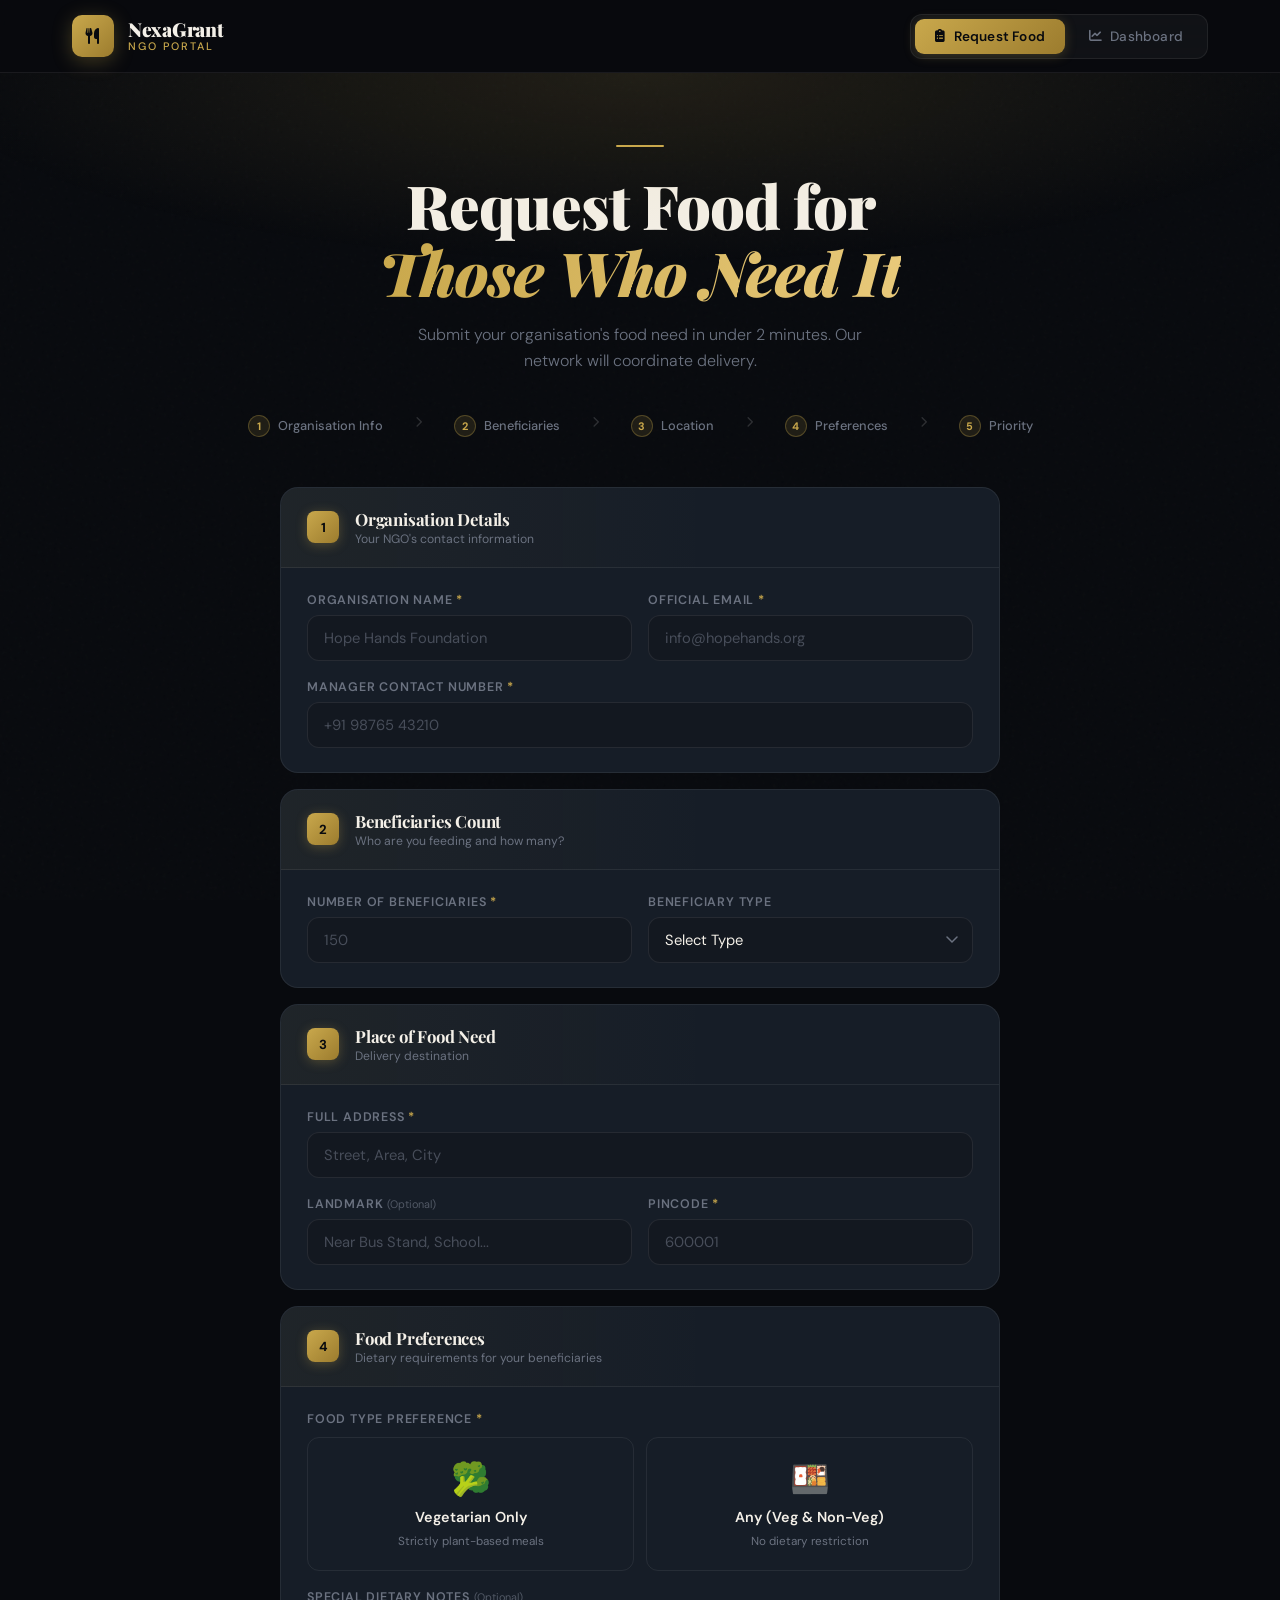
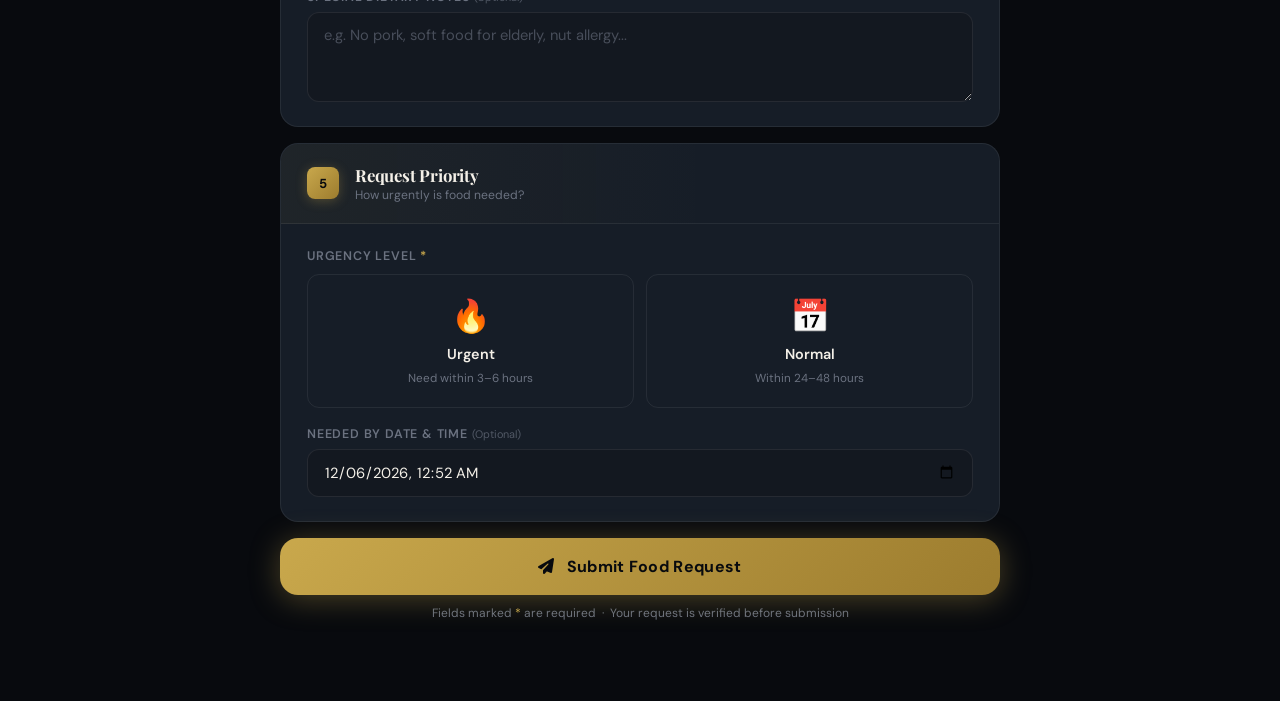
==== commit 1e9e3da9: "Update index.html" ====
--- a/index.html
+++ b/index.html
@@ -963,7 +963,7 @@
     <div class="logo" onclick="showPage('request')">
       <div class="logo-mark"><i class="fas fa-utensils"></i></div>
       <div class="logo-text">
-        <span class="logo-name">FoodConnect</span>
+        <span class="logo-name">NexaGrant</span>
         <span class="logo-sub">NGO Portal</span>
       </div>
     </div>
